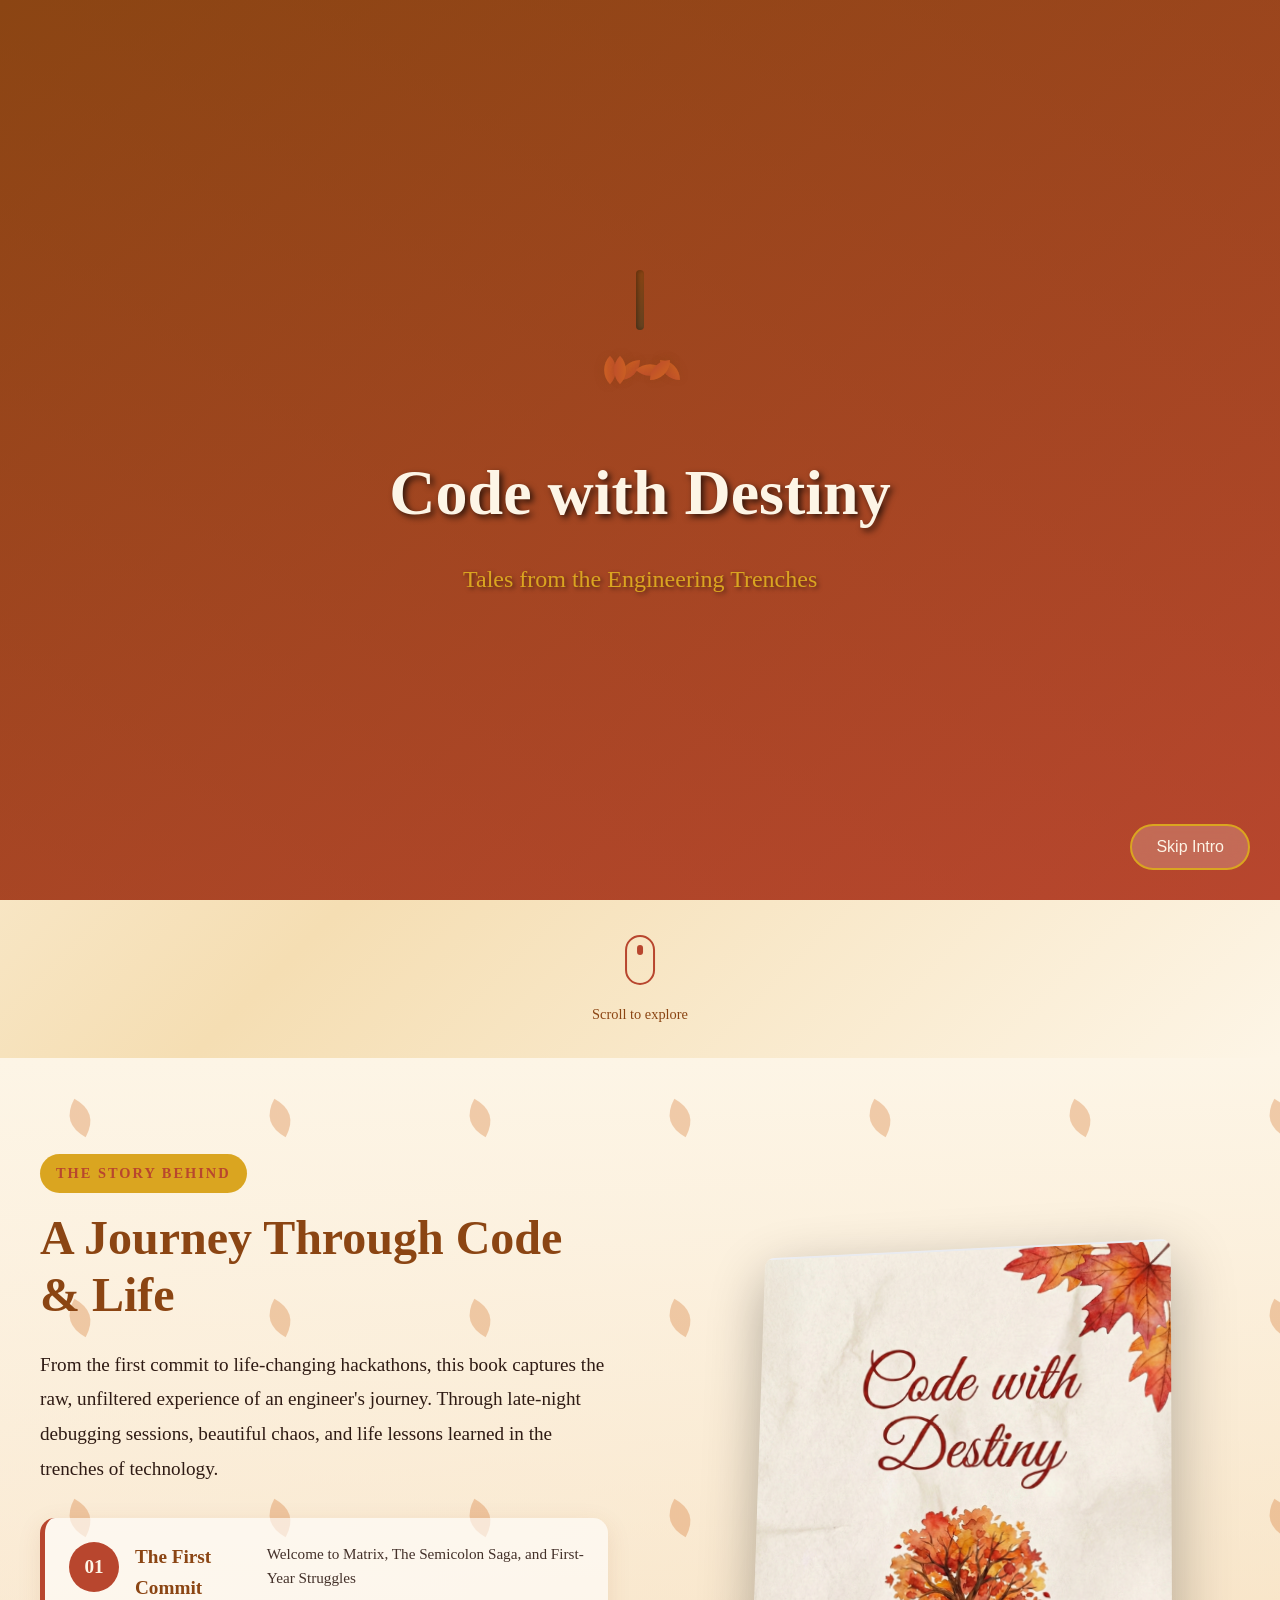
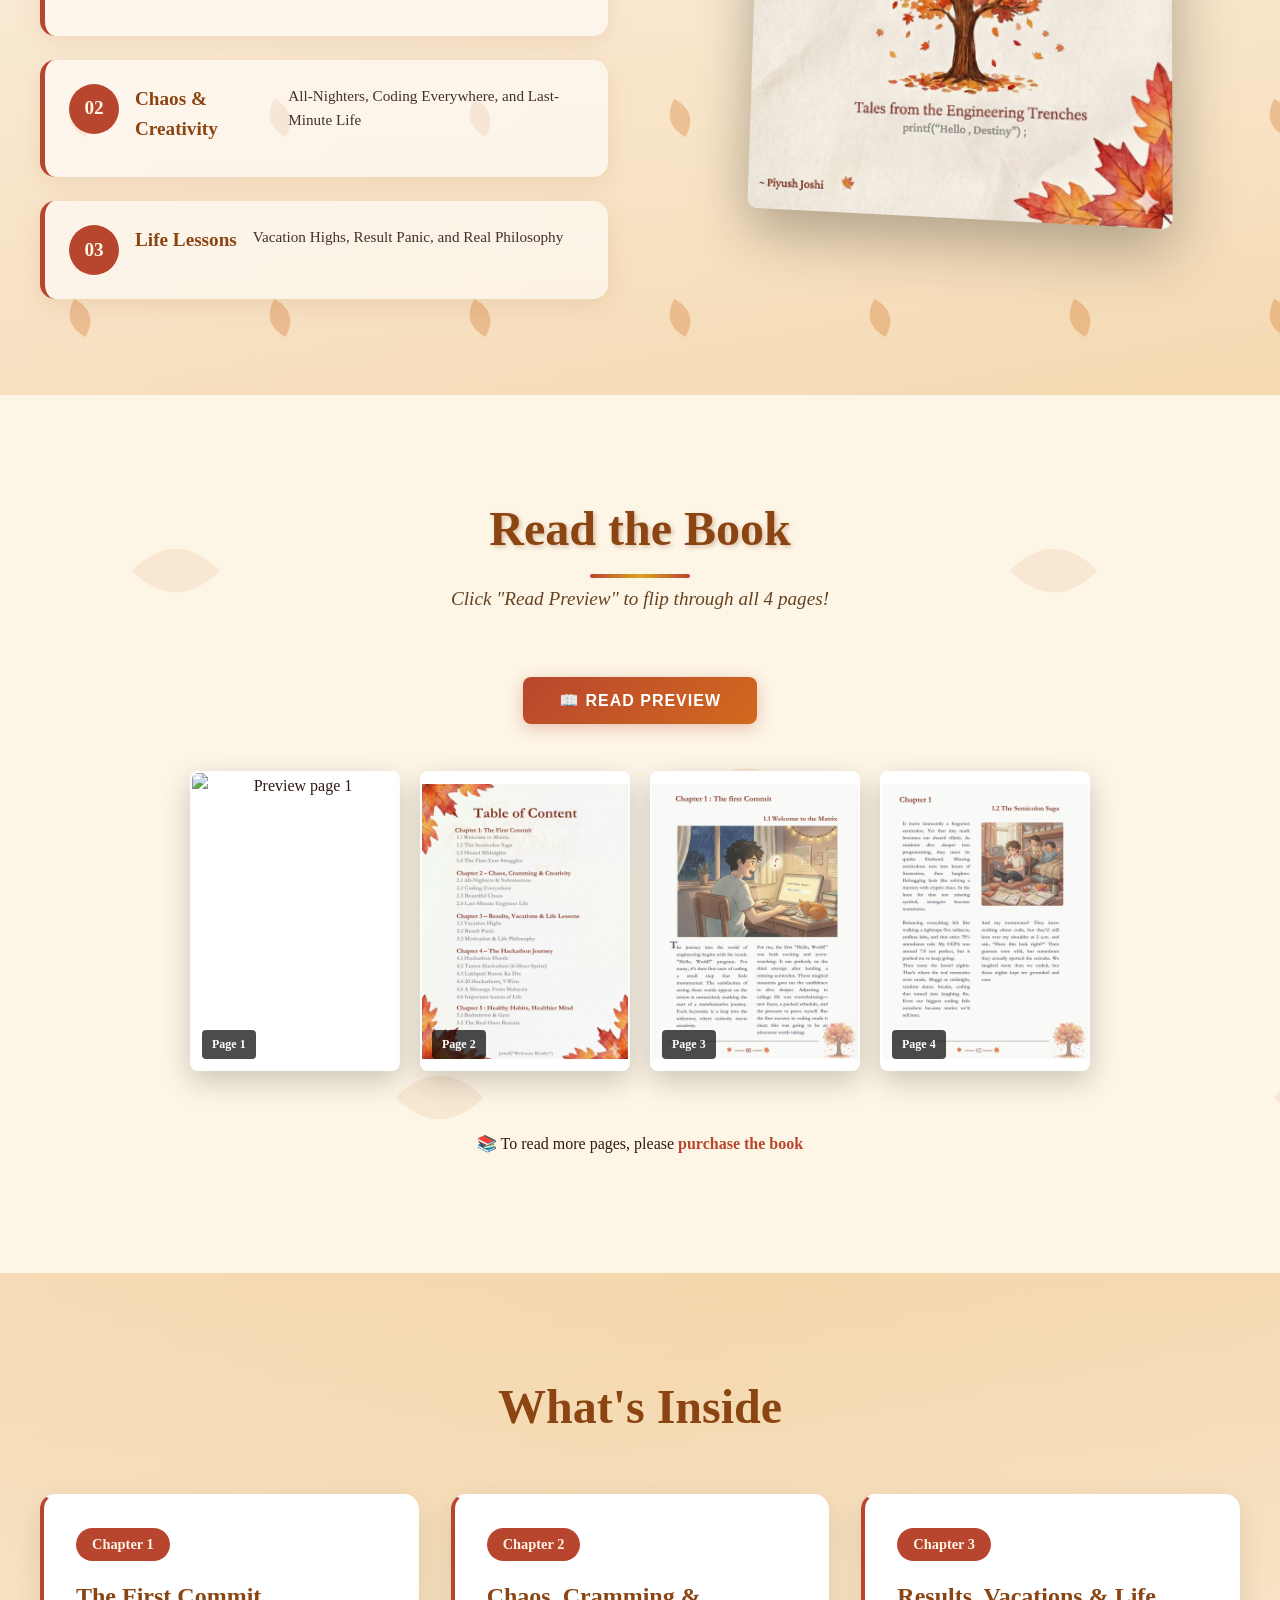
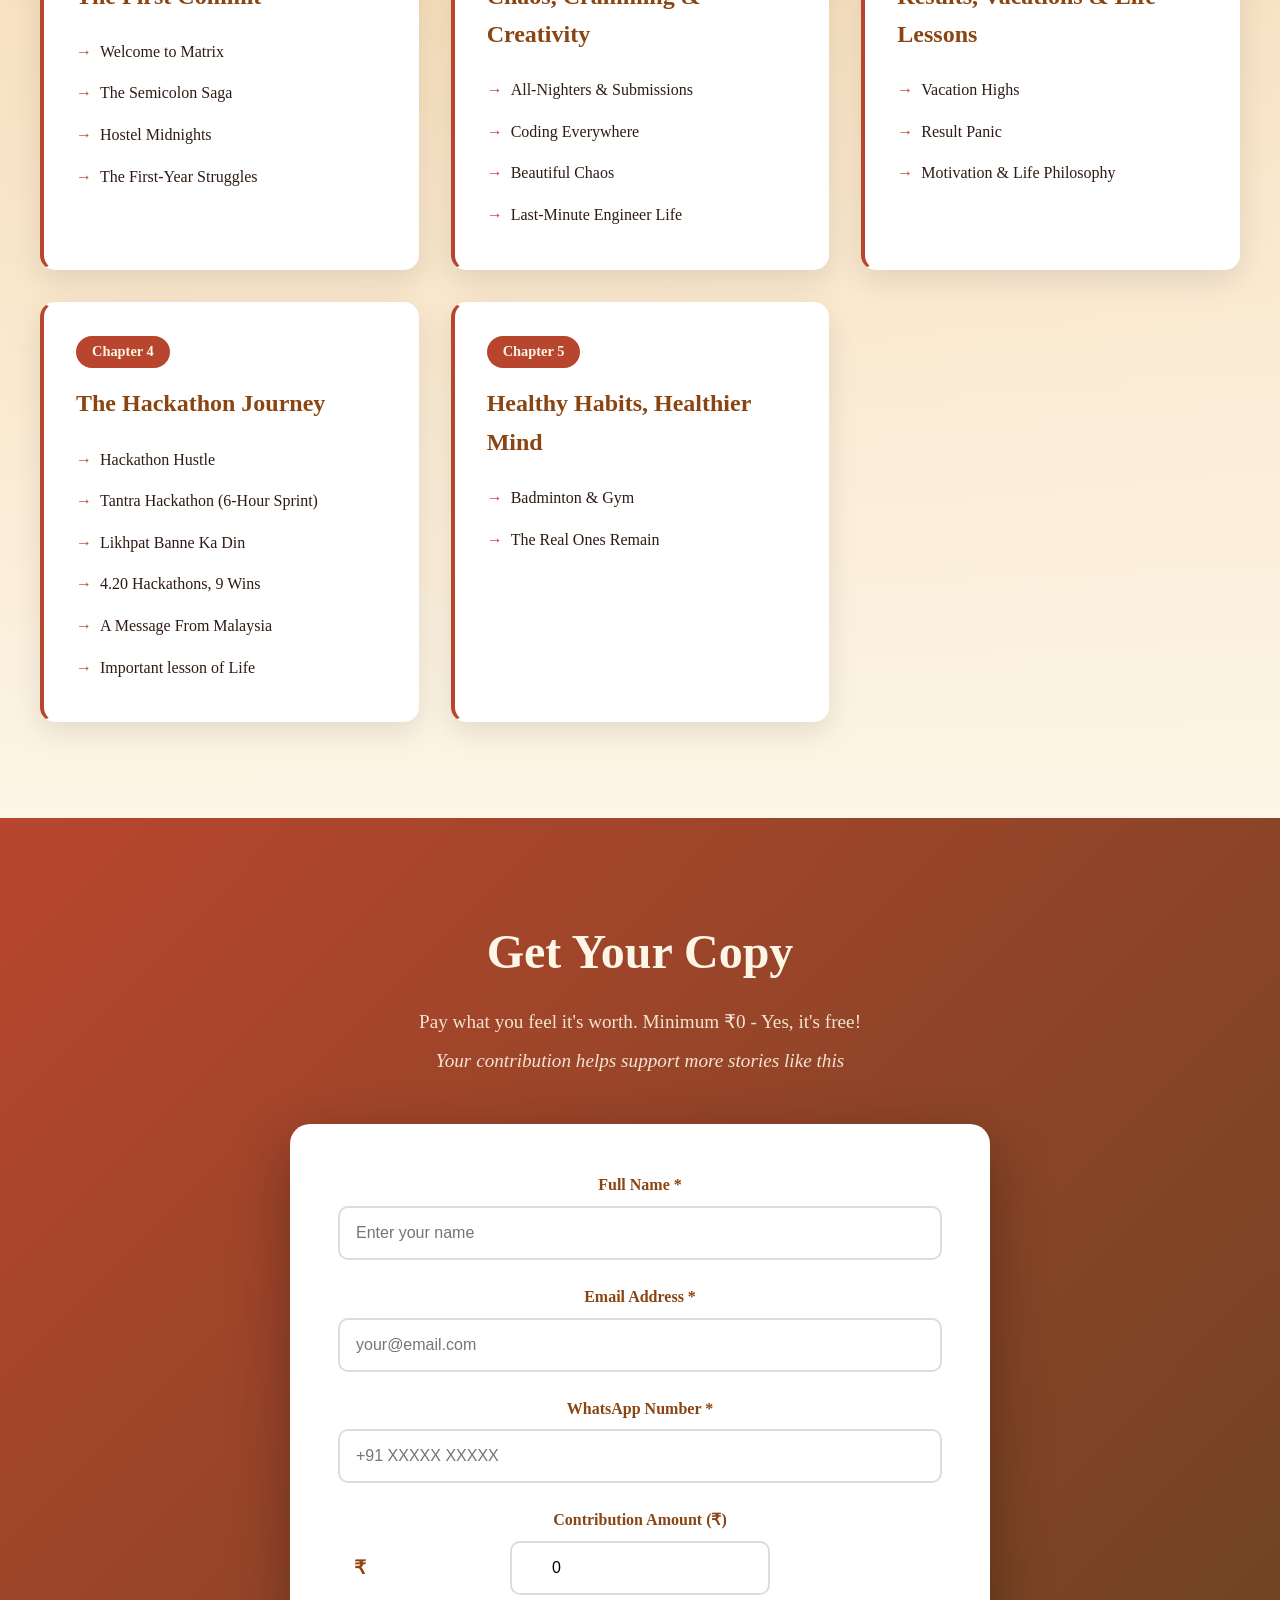
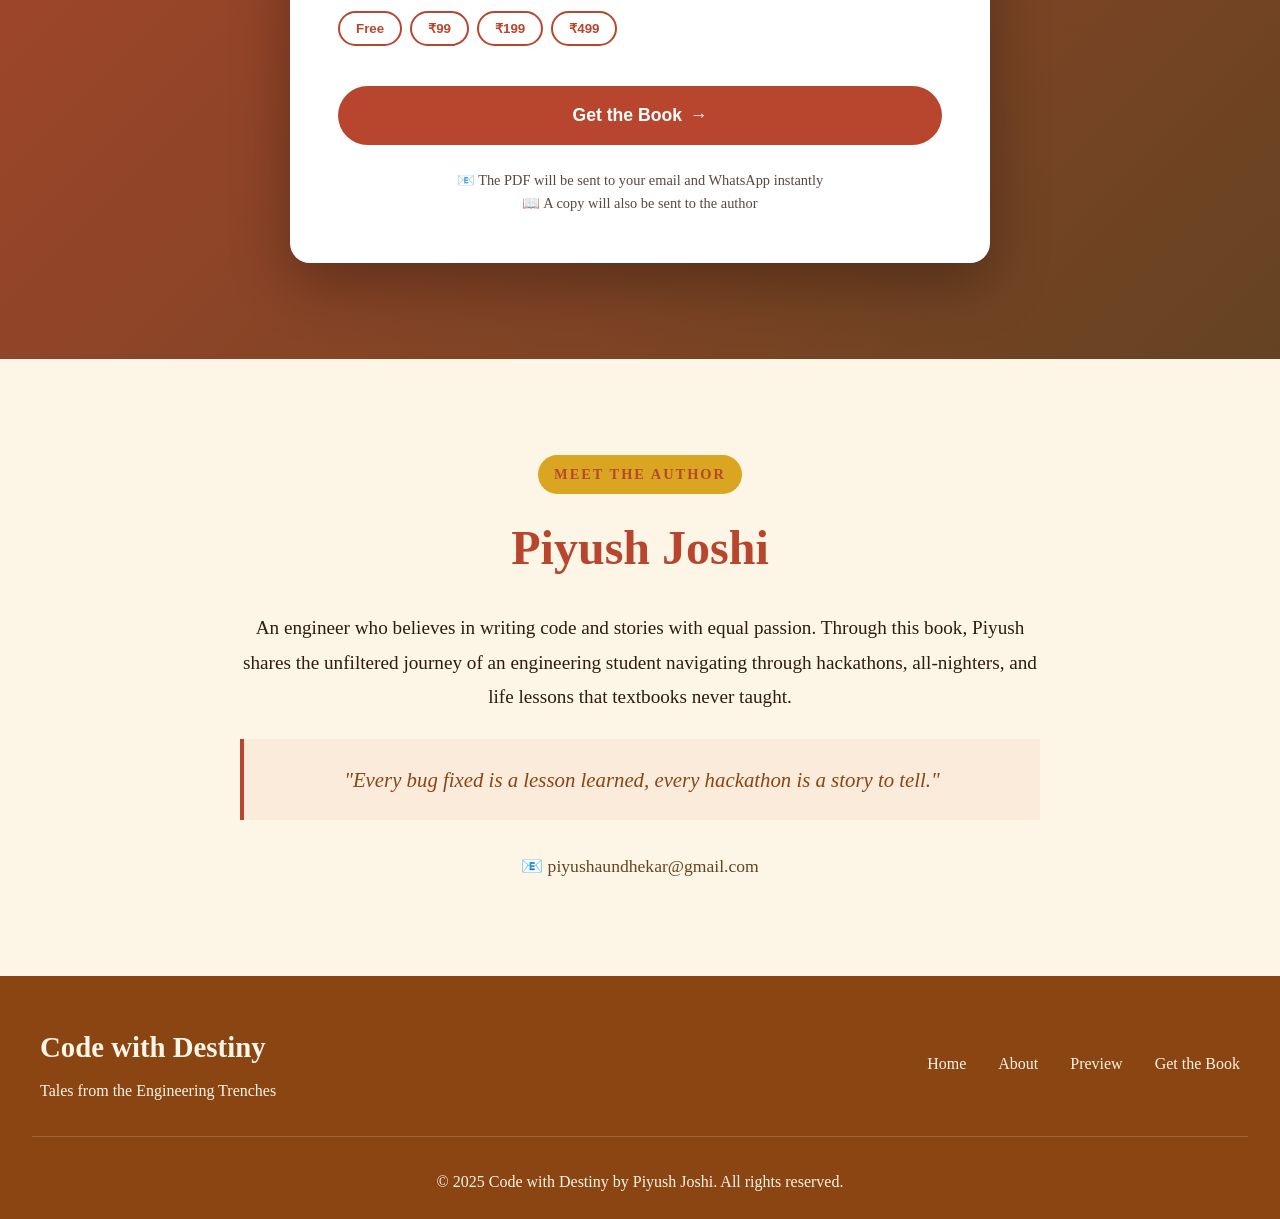
==== index.html @ 334b6533 "Add files via upload" ====
<!DOCTYPE html>
<html lang="en">
<head>
    <meta charset="UTF-8">
    <meta name="viewport" content="width=device-width, initial-scale=1.0, viewport-fit=cover">
    <meta name="description" content="Code with Destiny - Tales from the Engineering Trenches. A book about engineering journey, life lessons, and coding adventures.">
    <meta name="theme-color" content="#B8462E">
    <meta name="apple-mobile-web-app-capable" content="yes">
    <meta name="apple-mobile-web-app-status-bar-style" content="black-translucent">
    <meta name="apple-mobile-web-app-title" content="Code with Destiny">
    <meta name="apple-mobile-web-app-icon" content="data:image/svg+xml,<svg xmlns='http://www.w3.org/2000/svg' viewBox='0 0 192 192'><rect fill='%23B8462E' width='192' height='192'/><text x='96' y='100' font-size='80' text-anchor='middle' fill='white'>📖</text></svg>">
    
    <!-- PWA Manifest -->
    <link rel="manifest" href="manifest.json">
    
    <!-- Favicon -->
    <link rel="icon" type="image/svg+xml" href="data:image/svg+xml,<svg xmlns='http://www.w3.org/2000/svg' viewBox='0 0 180 180'><rect fill='%23FDF5E6' width='180' height='180'/><rect fill='%23B8462E' x='45' y='35' width='90' height='110' rx='8'/><text x='90' y='75' font-size='22' font-weight='bold' fill='white' text-anchor='middle' font-family='Georgia'>Code</text><text x='90' y='105' font-size='22' font-weight='bold' fill='white' text-anchor='middle' font-family='Georgia'>Destiny</text></svg>">
    
    <title>Code with Destiny - Tales from the Engineering Trenches</title>
    <link rel="stylesheet" href="styles.css">
    <script src="https://cdnjs.cloudflare.com/ajax/libs/three.js/r128/three.min.js"></script>
    <!-- Razorpay Checkout Script -->
    <script src="https://checkout.razorpay.com/v1/checkout.js"></script>
    <!-- EmailJS for sending emails -->
    <script src="https://cdn.jsdelivr.net/npm/@emailjs/browser@3/dist/email.min.js"></script>
    <!-- GSAP for animations -->
    <script src="https://cdnjs.cloudflare.com/ajax/libs/gsap/3.12.2/gsap.min.js"></script>
    <script src="https://cdnjs.cloudflare.com/ajax/libs/gsap/3.12.2/ScrollTrigger.min.js"></script>
    <script src="https://cdnjs.cloudflare.com/ajax/libs/gsap/3.12.2/ScrollToPlugin.min.js"></script>
</head>
<body>
    <!-- Video Intro -->
    <div id="video-intro" class="video-intro">
        <video id="intro-video" class="intro-video" muted autoplay>
            <source src="Code_with_Destiny_Intro_Video_Creation.mp4" type="video/mp4">
        </video>
        </video>
        <div class="video-overlay">
            <div class="autumn-tree-container">
                <div class="tree-trunk"></div>
                <div class="tree-leaves">
                    <div class="leaf" style="--delay: 0s; --x: 20%; --rotate: 45deg;"></div>
                    <div class="leaf" style="--delay: 0.5s; --x: 40%; --rotate: 90deg;"></div>
                    <div class="leaf" style="--delay: 1s; --x: 60%; --rotate: 135deg;"></div>
                    <div class="leaf" style="--delay: 1.5s; --x: 80%; --rotate: 180deg;"></div>
                    <div class="leaf" style="--delay: 2s; --x: 30%; --rotate: 225deg;"></div>
                    <div class="leaf" style="--delay: 2.5s; --x: 70%; --rotate: 270deg;"></div>
                </div>
            </div>
            <h1 class="intro-title">Code with Destiny</h1>
            <p class="intro-subtitle">Tales from the Engineering Trenches</p>
            <button id="skip-intro" class="skip-btn">Skip Intro</button>
        </div>
    </div>
    <!-- Floating Autumn Elements -->
    <div class="floating-elements">
        <div class="floating-leaf leaf-1"></div>
        <div class="floating-leaf leaf-2"></div>
        <div class="floating-leaf leaf-3"></div>
        <div class="floating-leaf leaf-4"></div>
        <div class="floating-leaf leaf-5"></div>
    </div>

    <!-- 3D Canvas Background -->
    <canvas id="bg-canvas"></canvas>

    <!-- Navigation -->
    <nav id="navbar">
        <div class="nav-content">
            <div class="logo">Code with Destiny</div>
            <div class="nav-links">
                <a href="#hero">Home</a>
                <a href="#about">About</a>
                <a href="#preview">Preview</a>
                <a href="#purchase">Get the Book</a>
            </div>
        </div>
    </nav>

    <!-- Hero Section -->
    <section id="hero" class="hero-section">
        <div class="hero-content">
            <div class="floating-particles"></div>
            <h1 class="title-animate">Code with Destiny</h1>
            <p class="subtitle-animate">Tales from the Engineering Trenches</p>
            <p class="author-text">by Piyush Joshi</p>
            <div class="hero-cta">
                <a href="#preview" class="btn-primary">Read Preview</a>
                <a href="#purchase-form" class="btn-secondary">Get the Book</a>
            </div>
        </div>
        <div class="hero-3d-book" id="hero-book-container"></div>
        <div class="scroll-indicator">
            <div class="mouse"></div>
            <span>Scroll to explore</span>
        </div>
    </section>

    <!-- About Section -->
    <section id="about" class="about-section">
        <div class="autumn-leaves-float"></div>
        <div class="about-container">
            <div class="about-text">
                <span class="section-label">The Story Behind</span>
                <h2>A Journey Through Code & Life</h2>
                <p>From the first commit to life-changing hackathons, this book captures the raw, unfiltered experience of an engineer's journey. Through late-night debugging sessions, beautiful chaos, and life lessons learned in the trenches of technology.</p>
                <div class="chapter-highlights">
                    <div class="highlight-item">
                        <div class="highlight-icon">01</div>
                        <h4>The First Commit</h4>
                        <p>Welcome to Matrix, The Semicolon Saga, and First-Year Struggles</p>
                    </div>
                    <div class="highlight-item">
                        <div class="highlight-icon">02</div>
                        <h4>Chaos & Creativity</h4>
                        <p>All-Nighters, Coding Everywhere, and Last-Minute Life</p>
                    </div>
                    <div class="highlight-item">
                        <div class="highlight-icon">03</div>
                        <h4>Life Lessons</h4>
                        <p>Vacation Highs, Result Panic, and Real Philosophy</p>
                    </div>
                </div>
            </div>
            <div class="about-book-display">
                <img src="public/images/image copy.png" alt="Book Cover" class="book-cover-tilt">
            </div>
        </div>
    </section>

    <!-- Book Preview with 4 Images -->
    <section id="preview" class="preview-section">
        <div class="preview-container">
            <h2 class="section-title">Read the Book</h2>
            <p class="preview-subtitle">Click "Read Preview" to flip through all 4 pages!</p>
            <button id="open-book-preview" class="btn-primary btn-read">📖 Read Preview</button>
            
            <div class="preview-grid-wrapper">
                <div class="preview-grid">
                    <div class="preview-page" data-page="1">
                        <img src="public/images/1.png" alt="Preview page 1">
                        <div class="page-label">Page 1</div>
                    </div>
                    <div class="preview-page" data-page="2">
                        <img src="public/images/2.png" alt="Preview page 2">
                        <div class="page-label">Page 2</div>
                    </div>
                    <div class="preview-page" data-page="3">
                        <img src="./public/images/3.png" alt="Preview page 3">
                        <div class="page-label">Page 3</div>
                    </div>
                    <div class="preview-page" data-page="4">
                        <img src="public/images/4.png" alt="Preview page 4">
                        <div class="page-label">Page 4</div>
                    </div>
                </div>
                <p class="preview-footer">📚 To read more pages, please <a href="#purchase">purchase the book</a></p>
            </div>
        </div>
    </section>

    <!-- Fullscreen Book Modal -->
    <div id="book-modal" class="book-modal">
        <div class="book-modal-content">
            <!-- Header -->
            <div class="book-header">
                <span class="book-page-counter"><span id="current-page">1</span>/4</span>
                <button id="close-modal" class="close-modal-btn">✕</button>
            </div>

            <!-- Book Container -->
            <div class="book-wrapper">
                <button class="nav-arrow prev-arrow" id="prev-page">‹</button>
                
                <div class="book-flip-container">
                    <div class="book-spread">
                        <!-- Left page -->
                        <div class="page left-page" id="left-page">
                            <img id="left-image" src="public/images/1.png" alt="Left page">
                        </div>
                        
                        <!-- Center spine -->
                        <div class="book-spine"></div>
                        
                        <!-- Right page -->
                        <div class="page right-page" id="right-page">
                            <img id="right-image" src="public/images/2.png" alt="Right page">
                        </div>
                    </div>
                </div>
                
                <button class="nav-arrow next-arrow" id="next-page">›</button>
            </div>

            <!-- Footer -->
            <div class="book-footer">
                <p id="end-message" class="end-message hidden">
                    📚 You've reached the end of the preview. <a href="#purchase">Purchase the book</a> to read more!
                </p>
            </div>
        </div>
    </div>

    <!-- Table of Contents Visual -->
    <section id="contents" class="contents-section">
        <h2>What's Inside</h2>
        <div class="toc-grid">
            <div class="toc-card" data-chapter="1">
                <span class="chapter-num">Chapter 1</span>
                <h3>The First Commit</h3>
                <ul>
                    <li>Welcome to Matrix</li>
                    <li>The Semicolon Saga</li>
                    <li>Hostel Midnights</li>
                    <li>The First-Year Struggles</li>
                </ul>
            </div>
            <div class="toc-card" data-chapter="2">
                <span class="chapter-num">Chapter 2</span>
                <h3>Chaos, Cramming & Creativity</h3>
                <ul>
                    <li>All-Nighters & Submissions</li>
                    <li>Coding Everywhere</li>
                    <li>Beautiful Chaos</li>
                    <li>Last-Minute Engineer Life</li>
                </ul>
            </div>
            <div class="toc-card" data-chapter="3">
                <span class="chapter-num">Chapter 3</span>
                <h3>Results, Vacations & Life Lessons</h3>
                <ul>
                    <li>Vacation Highs</li>
                    <li>Result Panic</li>
                    <li>Motivation & Life Philosophy</li>
                </ul>
            </div>
            <div class="toc-card" data-chapter="4">
                <span class="chapter-num">Chapter 4</span>
                <h3>The Hackathon Journey</h3>
                <ul>
                    <li>Hackathon Hustle</li>
                    <li>Tantra Hackathon (6-Hour Sprint)</li>
                    <li>Likhpat Banne Ka Din</li>
                    <li>4.20 Hackathons, 9 Wins</li>
                    <li>A Message From Malaysia</li>
                    <li>Important lesson of Life</li>
                </ul>
            </div>
            <div class="toc-card" data-chapter="5">
                <span class="chapter-num">Chapter 5</span>
                <h3>Healthy Habits, Healthier Mind</h3>
                <ul>
                    <li>Badminton & Gym</li>
                    <li>The Real Ones Remain</li>
                </ul>
            </div>
        </div>
    </section>

    <!-- Purchase Section -->
    <section id="purchase" class="purchase-section">
        <div class="purchase-container">
            <div class="purchase-header">
                <h2>Get Your Copy</h2>
                <p>Pay what you feel it's worth. Minimum ₹0 - Yes, it's free!</p>
                <p class="contribution-text">Your contribution helps support more stories like this</p>
            </div>

            <div class="purchase-card">
                <form id="purchase-form" class="purchase-form">
                    <div class="form-group">
                        <label for="name">Full Name *</label>
                        <input type="text" id="name" name="name" required placeholder="Enter your name">
                    </div>

                    <div class="form-group">
                        <label for="email">Email Address *</label>
                        <input type="email" id="email" name="email" required placeholder="your@email.com">
                    </div>

                    <div class="form-group">
                        <label for="whatsapp">WhatsApp Number *</label>
                        <input type="tel" id="whatsapp" name="whatsapp" required placeholder="+91 XXXXX XXXXX">
                    </div>

                    <div class="form-group">
                        <label for="amount">Contribution Amount (₹)</label>
                        <div class="amount-input-wrapper">
                            <span class="currency">₹</span>
                            <input type="number" id="amount" name="amount" min="0" value="0" placeholder="0">
                        </div>
                        <div class="suggested-amounts">
                            <button type="button" class="amount-btn" data-amount="0">Free</button>
                            <button type="button" class="amount-btn" data-amount="99">₹99</button>
                            <button type="button" class="amount-btn" data-amount="199">₹199</button>
                            <button type="button" class="amount-btn" data-amount="499">₹499</button>
                        </div>
                    </div>

                    <button type="submit" class="btn-submit">
                        <span class="btn-text">Get the Book</span>
                        <span class="btn-icon">→</span>
                    </button>

                    <p class="form-note">
                        📧 The PDF will be sent to your email and WhatsApp instantly<br>
                        📖 A copy will also be sent to the author
                    </p>
                </form>

                <div id="success-message" class="success-message" style="display: none;">
                    <div class="success-icon">✓</div>
                    <h3>Thank You!</h3>
                    <p>Your details have been received. The book will be sent to:</p>
                    <p><strong id="success-email"></strong></p>
                    <p><strong id="success-whatsapp"></strong></p>
                </div>
            </div>
        </div>
    </section>

    <!-- Author Section -->
    <section id="author" class="author-section">
        <div class="author-container">
            <div class="author-content">
                <span class="section-label">Meet the Author</span>
                <h2>Piyush Joshi</h2>
                <p class="author-bio">An engineer who believes in writing code and stories with equal passion. Through this book, Piyush shares the unfiltered journey of an engineering student navigating through hackathons, all-nighters, and life lessons that textbooks never taught.</p>
                <p class="author-quote">"Every bug fixed is a lesson learned, every hackathon is a story to tell."</p>
                <div class="author-contact">
                    <p>📧 piyushaundhekar@gmail.com</p>
                </div>
            </div>
        </div>
    </section>

    <!-- Footer -->
    <footer class="footer">
        <div class="footer-content">
            <div class="footer-main">
                <h3>Code with Destiny</h3>
                <p>Tales from the Engineering Trenches</p>
            </div>
            <div class="footer-links">
                <a href="#hero">Home</a>
                <a href="#about">About</a>
                <a href="#preview">Preview</a>
                <a href="#purchase">Get the Book</a>
            </div>
        </div>
        <div class="footer-bottom">
            <p>&copy; 2025 Code with Destiny by Piyush Joshi. All rights reserved.</p>
        </div>
    </footer>

    <script src="script.js"></script>
</body>
</html>
---- styles.css ----
* {
  margin: 0;
  padding: 0;
  box-sizing: border-box;
}

:root {
  /* Autumn Theme Colors from Book Cover */
  --autumn-rust: #B8462E;
  --autumn-orange: #D2691E;
  --autumn-gold: #DAA520;
  --autumn-brown: #8B4513;
  --autumn-cream: #FDF5E6;
  --autumn-deep: #654321;
  --autumn-red: #CD853F;
  --text-dark: #2F1B14;
  --text-light: #FDF5E6;
  --leaf-green: #228B22;
  --shadow-soft: rgba(139, 69, 19, 0.3);
}

body {
  font-family: "Georgia", "Times New Roman", serif;
  background: linear-gradient(135deg, var(--autumn-cream) 0%, #F5DEB3 50%, var(--autumn-cream) 100%);
  color: var(--text-dark);
  overflow-x: hidden;
  line-height: 1.6;
  cursor: auto; /* Make cursor visible */
  -webkit-font-smoothing: antialiased;
  -moz-osx-font-smoothing: grayscale;
  /* Mobile optimization */
  touch-action: manipulation;
}

/* Touch device optimizations */
@media (hover: none) and (pointer: coarse) {
  button, a {
    min-height: 44px;
    min-width: 44px;
  }
  
  .btn-primary, .btn-secondary {
    min-height: 48px;
    display: flex;
    align-items: center;
    justify-content: center;
  }
}

/* Custom Cursor */
body::before {
  content: '🍂';
  position: fixed;
  top: 0;
  left: 0;
  pointer-events: none;
  z-index: 10000;
  font-size: 20px;
  transform: translate(-50%, -50%);
  transition: transform 0.1s ease-out;
}

/* Remove custom cursor while scrolling */
body.scrolling::before {
  display: none;
}

/* Video Intro Styles */
.video-intro {
  position: fixed;
  top: 0;
  left: 0;
  width: 100%;
  height: 100vh;
  z-index: 10000;
  background: linear-gradient(135deg, var(--autumn-brown), var(--autumn-rust));
  display: flex;
  align-items: center;
  justify-content: center;
  opacity: 1;
  transition: opacity 1s ease-out;
}

.video-intro.hidden {
  opacity: 0;
  pointer-events: none;
}

.intro-video {
  width: 100%;
  height: 100%;
  object-fit: cover;
  opacity: 0.8;
}

.video-overlay {
  position: absolute;
  top: 0;
  left: 0;
  width: 100%;
  height: 100%;
  background: linear-gradient(rgba(139, 69, 19, 0.4), rgba(184, 70, 46, 0.4));
  display: flex;
  flex-direction: column;
  align-items: center;
  justify-content: center;
  text-align: center;
}

.autumn-tree-container {
  position: relative;
  margin-bottom: 2rem;
  animation: treeGrow 3s ease-out;
}

@keyframes treeGrow {
  0% { transform: scale(0) rotate(-5deg); opacity: 0; }
  50% { transform: scale(1.1) rotate(2deg); opacity: 0.8; }
  100% { transform: scale(1) rotate(0deg); opacity: 1; }
}

.tree-trunk {
  width: 8px;
  height: 60px;
  background: linear-gradient(180deg, var(--autumn-brown), var(--autumn-deep));
  margin: 0 auto;
  border-radius: 4px;
  position: relative;
  box-shadow: inset 2px 0 4px rgba(0,0,0,0.3);
}

.tree-leaves {
  position: relative;
  top: -10px;
  width: 100px;
  height: 80px;
  margin: 0 auto;
}

.leaf {
  position: absolute;
  width: 20px;
  height: 20px;
  background: linear-gradient(45deg, var(--autumn-orange), var(--autumn-rust));
  border-radius: 0 100% 0 100%;
  top: 50%;
  left: var(--x);
  transform: translateX(-50%) rotate(var(--rotate));
  animation: leafFloat 4s ease-in-out infinite;
  animation-delay: var(--delay);
  box-shadow: 0 2px 8px var(--shadow-soft);
}

@keyframes leafFloat {
  0%, 100% { transform: translateX(-50%) rotate(var(--rotate)) translateY(0px); }
  50% { transform: translateX(-50%) rotate(var(--rotate)) translateY(-10px); }
}

.intro-title {
  font-size: 4rem;
  color: var(--text-light);
  margin-bottom: 1rem;
  text-shadow: 3px 3px 6px rgba(0,0,0,0.7);
  animation: titleSlide 2s ease-out 1s both;
  font-weight: bold;
}

@keyframes titleSlide {
  0% { transform: translateY(50px); opacity: 0; }
  100% { transform: translateY(0); opacity: 1; }
}

.intro-subtitle {
  font-size: 1.5rem;
  color: var(--autumn-gold);
  margin-bottom: 2rem;
  animation: subtitleFade 2s ease-out 1.5s both;
  text-shadow: 2px 2px 4px rgba(0,0,0,0.5);
}

@keyframes subtitleFade {
  0% { opacity: 0; transform: scale(0.8); }
  100% { opacity: 1; transform: scale(1); }
}

.skip-btn {
  position: absolute;
  bottom: 30px;
  right: 30px;
  background: rgba(255,255,255,0.2);
  border: 2px solid var(--autumn-gold);
  color: var(--text-light);
  padding: 12px 24px;
  border-radius: 30px;
  cursor: pointer;
  font-size: 1rem;
  transition: all 0.3s ease;
  backdrop-filter: blur(10px);
}

.skip-btn:hover {
  background: var(--autumn-gold);
  color: var(--text-dark);
  transform: scale(1.05);
}

/* Floating Autumn Elements */
.floating-elements {
  position: fixed;
  top: 0;
  left: 0;
  width: 100%;
  height: 100%;
  pointer-events: none;
  z-index: 1;
}

.floating-leaf {
  position: absolute;
  width: 30px;
  height: 30px;
  background: linear-gradient(45deg, var(--autumn-orange), var(--autumn-rust));
  border-radius: 0 100% 0 100%;
  animation: floatAround 20s ease-in-out infinite;
  opacity: 0.7;
}

.leaf-1 { top: 10%; left: 10%; animation-delay: 0s; animation-duration: 25s; }
.leaf-2 { top: 20%; left: 80%; animation-delay: 5s; animation-duration: 30s; }
.leaf-3 { top: 60%; left: 20%; animation-delay: 10s; animation-duration: 35s; }
.leaf-4 { top: 80%; left: 70%; animation-delay: 15s; animation-duration: 28s; }
.leaf-5 { top: 40%; left: 90%; animation-delay: 20s; animation-duration: 32s; }

@keyframes floatAround {
  0% { transform: translateY(0px) rotate(0deg); opacity: 0.7; }
  25% { transform: translateY(-20px) rotate(90deg); opacity: 0.4; }
  50% { transform: translateY(-10px) rotate(180deg); opacity: 0.8; }
  75% { transform: translateY(-30px) rotate(270deg); opacity: 0.3; }
  100% { transform: translateY(0px) rotate(360deg); opacity: 0.7; }
}

/* Navigation with Autumn Theme */
#navbar {
  position: fixed;
  top: 0;
  width: 100%;
  background: rgba(253, 245, 230, 0.95);
  backdrop-filter: blur(20px);
  z-index: 1000;
  padding: 1rem 2rem;
  transition: all 0.4s ease;
  border-bottom: 3px solid transparent;
}

#navbar.scrolled {
  background: rgba(253, 245, 230, 0.98);
  box-shadow: 0 4px 30px var(--shadow-soft);
  border-bottom: 3px solid var(--autumn-gold);
}

.nav-content {
  display: flex;
  justify-content: space-between;
  align-items: center;
  max-width: 1200px;
  margin: 0 auto;
}

.logo {
  font-size: 1.8rem;
  font-weight: bold;
  color: var(--autumn-brown);
  text-shadow: 2px 2px 4px var(--shadow-soft);
  position: relative;
}

.logo::after {
  content: '🍂';
  position: absolute;
  right: -25px;
  top: -5px;
  animation: leafSpin 3s ease-in-out infinite;
}

@keyframes leafSpin {
  0%, 100% { transform: rotate(0deg); }
  50% { transform: rotate(15deg); }
}

.nav-links {
  display: flex;
  gap: 2rem;
}

.nav-links a {
  text-decoration: none;
  color: var(--text-dark);
  font-weight: 500;
  padding: 0.5rem 1rem;
  border-radius: 20px;
  transition: all 0.3s ease;
  position: relative;
  overflow: hidden;
}

.nav-links a::before {
  content: '';
  position: absolute;
  top: 0;
  left: -100%;
  width: 100%;
  height: 100%;
  background: linear-gradient(90deg, transparent, var(--autumn-gold), transparent);
  transition: left 0.5s ease;
}

.nav-links a:hover::before {
  left: 100%;
}

.nav-links a:hover {
  background: var(--autumn-rust);
  color: var(--text-light);
  transform: translateY(-2px);
  box-shadow: 0 4px 15px var(--shadow-soft);
}

/* Hero Section with Amazing Scroll Effects */
.hero-section {
  min-height: 100vh;
  display: flex;
  align-items: center;
  justify-content: center;
  text-align: center;
  padding: 2rem;
  position: relative;
  background: linear-gradient(135deg, var(--autumn-cream) 0%, #F5DEB3 50%, var(--autumn-cream) 100%);
  overflow: hidden;
}

.hero-section::before {
  content: '';
  position: absolute;
  top: 0;
  left: 0;
  width: 100%;
  height: 100%;
  background: url('data:image/svg+xml,<svg xmlns="http://www.w3.org/2000/svg" viewBox="0 0 100 100"><circle cx="20" cy="20" r="2" fill="%23DAA520" opacity="0.3"><animate attributeName="opacity" values="0.3;0.8;0.3" dur="3s" repeatCount="indefinite"/></circle><circle cx="80" cy="30" r="1.5" fill="%23B8462E" opacity="0.4"><animate attributeName="opacity" values="0.4;0.9;0.4" dur="4s" repeatCount="indefinite"/></circle><circle cx="60" cy="70" r="2.5" fill="%23D2691E" opacity="0.2"><animate attributeName="opacity" values="0.2;0.7;0.2" dur="5s" repeatCount="indefinite"/></circle></svg>') repeat;
  animation: sparkle 10s linear infinite;
}

@keyframes sparkle {
  0% { transform: translateX(0) translateY(0); }
  100% { transform: translateX(-100px) translateY(-100px); }
}

.hero-content {
  max-width: 800px;
  z-index: 2;
  position: relative;
}

.floating-particles {
  position: absolute;
  width: 100%;
  height: 100%;
  top: 0;
  left: 0;
  pointer-events: none;
  background: radial-gradient(circle at 20% 30%, var(--autumn-gold) 2px, transparent 3px),
              radial-gradient(circle at 80% 70%, var(--autumn-rust) 1px, transparent 2px),
              radial-gradient(circle at 60% 20%, var(--autumn-orange) 1.5px, transparent 2.5px);
  background-size: 100px 100px, 150px 150px, 120px 120px;
  animation: particleFloat 20s linear infinite;
  opacity: 0.6;
}

@keyframes particleFloat {
  0% { transform: translateY(0px); }
  100% { transform: translateY(-100px); }
}

.title-animate {
  font-size: clamp(3rem, 8vw, 6rem);
  font-weight: bold;
  color: var(--autumn-brown);
  margin-bottom: 1rem;
  text-shadow: 3px 3px 6px var(--shadow-soft);
  animation: titleBounce 2s ease-out;
  position: relative;
}

@keyframes titleBounce {
  0% { transform: translateY(-100px) scale(0.5); opacity: 0; }
  50% { transform: translateY(20px) scale(1.1); opacity: 0.8; }
  100% { transform: translateY(0) scale(1); opacity: 1; }
}

.subtitle-animate {
  font-size: clamp(1.2rem, 3vw, 2rem);
  color: var(--autumn-rust);
  margin-bottom: 1rem;
  animation: subtitleSlide 2s ease-out 0.5s both;
  font-style: italic;
}

@keyframes subtitleSlide {
  0% { transform: translateX(-100px); opacity: 0; }
  100% { transform: translateX(0); opacity: 1; }
}

.author-text {
  font-size: 1.3rem;
  color: var(--autumn-deep);
  margin-bottom: 2rem;
  animation: authorFade 2s ease-out 1s both;
}

@keyframes authorFade {
  0% { opacity: 0; transform: scale(0.8); }
  100% { opacity: 1; transform: scale(1); }
}

.hero-cta {
  display: flex;
  gap: 1rem;
  justify-content: center;
  flex-wrap: wrap;
  animation: ctaRise 2s ease-out 1.5s both;
}

@keyframes ctaRise {
  0% { transform: translateY(50px); opacity: 0; }
  100% { transform: translateY(0); opacity: 1; }
}

/* Enhanced Buttons with Autumn Effects */
.btn-primary, .btn-secondary {
  display: inline-block;
  padding: 1rem 2rem;
  border-radius: 50px;
  text-decoration: none;
  font-weight: bold;
  font-size: 1.1rem;
  transition: all 0.4s ease;
  position: relative;
  overflow: hidden;
  cursor: pointer;
  border: none;
  text-transform: uppercase;
  letter-spacing: 1px;
}

.btn-primary {
  background: linear-gradient(135deg, var(--autumn-rust), var(--autumn-orange));
  color: var(--text-light);
  box-shadow: 0 6px 20px rgba(184, 70, 46, 0.4);
}

.btn-secondary {
  background: transparent;
  color: var(--autumn-brown);
  border: 3px solid var(--autumn-gold);
}

.btn-primary::before, .btn-secondary::before {
  content: '';
  position: absolute;
  top: 0;
  left: -100%;
  width: 100%;
  height: 100%;
  background: linear-gradient(90deg, transparent, rgba(255,255,255,0.3), transparent);
  transition: left 0.6s ease;
}

.btn-primary:hover, .btn-secondary:hover {
  transform: translateY(-3px) scale(1.05);
  box-shadow: 0 10px 30px var(--shadow-soft);
}

.btn-primary:hover::before, .btn-secondary:hover::before {
  left: 100%;
}

.btn-secondary:hover {
  background: var(--autumn-gold);
  color: var(--text-dark);
}

/* Scroll Indicator */
.scroll-indicator {
  position: absolute;
  bottom: 30px;
  left: 50%;
  transform: translateX(-50%);
  display: flex;
  flex-direction: column;
  align-items: center;
  color: var(--autumn-brown);
  animation: scrollBounce 2s ease-in-out infinite;
}

@keyframes scrollBounce {
  0%, 100% { transform: translateX(-50%) translateY(0px); }
  50% { transform: translateX(-50%) translateY(10px); }
}

.mouse {
  width: 25px;
  height: 40px;
  border: 3px solid var(--autumn-rust);
  border-radius: 15px;
  position: relative;
  margin-bottom: 10px;
}

.mouse::before {
  content: '';
  width: 4px;
  height: 8px;
  background: var(--autumn-rust);
  border-radius: 2px;
  position: absolute;
  top: 8px;
  left: 50%;
  transform: translateX(-50%);
  animation: mouseScroll 2s ease-in-out infinite;
}

@keyframes mouseScroll {
  0% { opacity: 1; transform: translateX(-50%) translateY(0px); }
  100% { opacity: 0; transform: translateX(-50%) translateY(15px); }
}

/* PDF Book Preview Section */
.preview-section {
  padding: 4rem 2rem;
  background: linear-gradient(135deg, #F5DEB3 0%, var(--autumn-cream) 50%, #F5DEB3 100%);
  position: relative;
  overflow: hidden;
}

.preview-section::before {
  content: '';
  position: absolute;
  top: 0;
  left: 0;
  width: 100%;
  height: 100%;
  background: url('data:image/svg+xml,<svg xmlns="http://www.w3.org/2000/svg" viewBox="0 0 200 200"><defs><path id="leaf" d="M10,10 Q20,0 30,10 Q20,20 10,10" fill="%23D2691E" opacity="0.1"/></defs><use href="%23leaf" x="20" y="30"/><use href="%23leaf" x="150" y="80"/><use href="%23leaf" x="80" y="150"/></svg>') repeat;
  animation: leafPattern 30s linear infinite;
}

@keyframes leafPattern {
  0% { transform: translateX(0) translateY(0); }
  100% { transform: translateX(-200px) translateY(-200px); }
}

.preview-container {
  max-width: 1200px;
  margin: 0 auto;
  text-align: center;
  position: relative;
  z-index: 2;
}

.section-title {
  font-size: 3rem;
  color: var(--autumn-brown);
  margin-bottom: 1rem;
  text-shadow: 2px 2px 4px var(--shadow-soft);
  position: relative;
}

.section-title::after {
  content: '';
  position: absolute;
  bottom: -10px;
  left: 50%;
  transform: translateX(-50%);
  width: 100px;
  height: 4px;
  background: linear-gradient(90deg, var(--autumn-rust), var(--autumn-gold), var(--autumn-rust));
  border-radius: 2px;
}

.preview-subtitle {
  font-size: 1.3rem;
  color: var(--autumn-deep);
  margin-bottom: 3rem;
  font-style: italic;
}

.pdf-book-wrapper {
  display: grid;
  grid-template-columns: 1fr 1fr;
  gap: 4rem;
  align-items: center;
  margin-bottom: 3rem;
}

.book-container {
  position: relative;
  perspective: 1000px;
  transform-style: preserve-3d;
}

.pdf-flipbook {
  position: relative;
  width: 500px;
  height: 650px;
  margin: 0 auto;
  cursor: grab;
  transition: transform 0.3s ease;
  transform-style: preserve-3d;
}

.pdf-flipbook:hover {
  transform: rotateY(-5deg) rotateX(5deg);
}

.pdf-page {
  position: absolute;
  top: 0;
  left: 0;
  width: 100%;
  height: 100%;
  background: white;
  border: 1px solid #ddd;
  border-radius: 8px;
  box-shadow: 
    0 10px 40px rgba(0,0,0,0.2),
    inset 0 0 0 1px rgba(255,255,255,0.8);
  transition: transform 0.6s ease;
}

.next-page {
  transform: rotateY(180deg);
  backface-visibility: hidden;
}

.book-spine {
  position: absolute;
  left: 50%;
  top: 0;
  width: 8px;
  height: 100%;
  background: linear-gradient(180deg, var(--autumn-brown), var(--autumn-deep));
  transform: translateX(-50%) translateZ(-5px);
  border-radius: 4px;
  box-shadow: inset 2px 0 4px rgba(0,0,0,0.3);
}

.page-flip-controls {
  position: absolute;
  bottom: -60px;
  left: 50%;
  transform: translateX(-50%);
  display: flex;
  align-items: center;
  gap: 2rem;
  background: rgba(255,255,255,0.9);
  padding: 1rem 2rem;
  border-radius: 30px;
  box-shadow: 0 4px 20px var(--shadow-soft);
}

.page-btn {
  width: 50px;
  height: 50px;
  border: none;
  background: linear-gradient(135deg, var(--autumn-rust), var(--autumn-orange));
  color: white;
  border-radius: 50%;
  cursor: pointer;
  font-size: 1.2rem;
  transition: all 0.3s ease;
  display: flex;
  align-items: center;
  justify-content: center;
}

.page-btn:hover {
  transform: scale(1.1);
  box-shadow: 0 6px 20px rgba(184, 70, 46, 0.4);
}

.page-btn:disabled {
  opacity: 0.5;
  cursor: not-allowed;
}

.page-info {
  font-weight: bold;
  color: var(--autumn-brown);
  font-size: 1.1rem;
}

.book-promotion {
  background: linear-gradient(135deg, rgba(253, 245, 230, 0.9), rgba(245, 222, 179, 0.9));
  padding: 2rem;
  border-radius: 20px;
  box-shadow: 0 10px 40px var(--shadow-soft);
  backdrop-filter: blur(10px);
  border: 2px solid var(--autumn-gold);
}

.promo-content h3 {
  font-size: 2.5rem;
  color: var(--autumn-brown);
  margin-bottom: 0.5rem;
  text-shadow: 2px 2px 4px var(--shadow-soft);
}

.author-name {
  font-size: 1.3rem;
  color: var(--autumn-rust);
  margin-bottom: 1.5rem;
  font-style: italic;
}

.book-description {
  font-size: 1.1rem;
  line-height: 1.8;
  color: var(--text-dark);
  margin-bottom: 2rem;
}

.book-highlights {
  display: flex;
  flex-direction: column;
  gap: 1rem;
  margin-bottom: 2rem;
}

.highlight {
  background: rgba(218, 165, 32, 0.2);
  padding: 1rem;
  border-radius: 10px;
  border-left: 4px solid var(--autumn-gold);
  font-weight: bold;
  transition: all 0.3s ease;
}

.highlight:hover {
  background: rgba(218, 165, 32, 0.3);
  transform: translateX(10px);
}

.get-book-btn {
  display: inline-block;
  background: linear-gradient(135deg, var(--autumn-rust), var(--autumn-orange));
  color: white;
  padding: 1rem 2.5rem;
  border-radius: 50px;
  text-decoration: none;
  font-weight: bold;
  font-size: 1.2rem;
  position: relative;
  overflow: hidden;
  transition: all 0.4s ease;
  text-transform: uppercase;
  letter-spacing: 1px;
}

.get-book-btn::before {
  content: '';
  position: absolute;
  top: 0;
  left: -100%;
  width: 100%;
  height: 100%;
  background: linear-gradient(90deg, transparent, rgba(255,255,255,0.3), transparent);
  transition: left 0.6s ease;
}

.get-book-btn:hover {
  transform: translateY(-3px) scale(1.05);
  box-shadow: 0 15px 35px rgba(184, 70, 46, 0.4);
}

.get-book-btn:hover::before {
  left: 100%;
}

.btn-autumn-leaf {
  position: absolute;
  top: -5px;
  right: -5px;
  width: 20px;
  height: 20px;
  background: var(--autumn-gold);
  border-radius: 0 100% 0 100%;
  transform: rotate(45deg);
  animation: leafWiggle 2s ease-in-out infinite;
}

@keyframes leafWiggle {
  0%, 100% { transform: rotate(45deg); }
  50% { transform: rotate(60deg); }
}

.reading-experience {
  text-align: center;
  color: var(--autumn-deep);
  font-style: italic;
  margin-top: 2rem;
  padding: 1rem;
  background: rgba(218, 165, 32, 0.1);
  border-radius: 10px;
}

/* About Section with Scroll Animations */
.about-section {
  padding: 4rem 2rem;
  background: linear-gradient(135deg, var(--autumn-cream) 0%, #F5DEB3 100%);
  position: relative;
}

.autumn-leaves-float {
  position: absolute;
  top: 0;
  left: 0;
  width: 100%;
  height: 100%;
  pointer-events: none;
  background: url('data:image/svg+xml,<svg xmlns="http://www.w3.org/2000/svg" viewBox="0 0 100 100"><path d="M30,30 Q40,20 50,30 Q40,40 30,30" fill="%23D2691E" opacity="0.3"><animateTransform attributeName="transform" type="rotate" values="0 40 30;360 40 30" dur="10s" repeatCount="indefinite"/></path></svg>') repeat;
  background-size: 200px 200px;
  animation: leavesFloat 25s linear infinite;
}

@keyframes leavesFloat {
  0% { transform: translateX(0) translateY(0); }
  100% { transform: translateX(-200px) translateY(-200px); }
}

.about-container {
  max-width: 1200px;
  margin: 0 auto;
  display: grid;
  grid-template-columns: 1fr 1fr;
  gap: 4rem;
  align-items: center;
  position: relative;
  z-index: 2;
}

.section-label {
  display: inline-block;
  background: var(--autumn-gold);
  color: var(--text-dark);
  padding: 0.5rem 1rem;
  border-radius: 20px;
  font-size: 0.9rem;
  font-weight: bold;
  margin-bottom: 1rem;
  text-transform: uppercase;
  letter-spacing: 1px;
}

.about-text h2 {
  font-size: 2.5rem;
  color: var(--autumn-brown);
  margin-bottom: 1.5rem;
  line-height: 1.2;
}

.about-text > p {
  font-size: 1.2rem;
  line-height: 1.8;
  color: var(--text-dark);
  margin-bottom: 2rem;
}

.chapter-highlights {
  display: flex;
  flex-direction: column;
  gap: 1.5rem;
}

.highlight-item {
  display: flex;
  align-items: flex-start;
  gap: 1rem;
  background: rgba(255,255,255,0.6);
  padding: 1.5rem;
  border-radius: 15px;
  box-shadow: 0 6px 25px rgba(139, 69, 19, 0.1);
  transition: all 0.4s ease;
  border-left: 5px solid var(--autumn-rust);
}

.highlight-item:hover {
  transform: translateX(10px) scale(1.02);
  box-shadow: 0 10px 35px rgba(139, 69, 19, 0.2);
}

.highlight-icon {
  background: linear-gradient(135deg, var(--autumn-rust), var(--autumn-orange));
  color: white;
  width: 50px;
  height: 50px;
  border-radius: 50%;
  display: flex;
  align-items: center;
  justify-content: center;
  font-weight: bold;
  font-size: 1.2rem;
  flex-shrink: 0;
}

.highlight-item h4 {
  color: var(--autumn-brown);
  font-size: 1.3rem;
  margin-bottom: 0.5rem;
}

.highlight-item p {
  color: var(--text-dark);
  line-height: 1.6;
}

.book-cover-tilt {
  max-width: 100%;
  height: auto;
  border-radius: 15px;
  box-shadow: 
    0 20px 50px rgba(0,0,0,0.3),
    0 0 0 1px rgba(255,255,255,0.8);
  transition: all 0.6s ease;
  transform: perspective(1000px) rotateY(-10deg) rotateX(5deg);
}

.book-cover-tilt:hover {
  transform: perspective(1000px) rotateY(-15deg) rotateX(10deg) scale(1.05);
  box-shadow: 
    0 30px 70px rgba(0,0,0,0.4),
    0 0 0 1px rgba(255,255,255,0.9);
}

/* Continue with more sections... */

/* Table of Contents */
.contents-section {
  padding: 4rem 2rem;
  background: linear-gradient(135deg, var(--autumn-cream) 0%, #F5DEB3 100%);
}

.toc-grid {
  display: grid;
  grid-template-columns: repeat(auto-fit, minmax(300px, 1fr));
  gap: 2rem;
  max-width: 1200px;
  margin: 0 auto;
}

.toc-card {
  background: rgba(255,255,255,0.8);
  padding: 2rem;
  border-radius: 15px;
  box-shadow: 0 10px 30px var(--shadow-soft);
  transition: all 0.4s ease;
  border: 2px solid transparent;
}

.toc-card:hover {
  transform: translateY(-10px);
  border-color: var(--autumn-gold);
  box-shadow: 0 20px 50px var(--shadow-soft);
}

/* Purchase Section */
.purchase-section {
  padding: 4rem 2rem;
  background: linear-gradient(135deg, #F5DEB3 0%, var(--autumn-cream) 50%, #F5DEB3 100%);
}

.purchase-container {
  max-width: 800px;
  margin: 0 auto;
  text-align: center;
}

.purchase-card {
  background: rgba(255,255,255,0.9);
  padding: 3rem;
  border-radius: 20px;
  box-shadow: 0 15px 50px var(--shadow-soft);
  backdrop-filter: blur(10px);
}

/* Author Section */
.author-section {
  padding: 4rem 2rem;
  background: linear-gradient(135deg, var(--autumn-cream) 0%, #F5DEB3 100%);
}

.author-container {
  max-width: 800px;
  margin: 0 auto;
  text-align: center;
}

/* Footer */
.footer {
  background: linear-gradient(135deg, var(--autumn-brown), var(--autumn-deep));
  color: var(--text-light);
  padding: 3rem 2rem 1rem;
}

.footer-content {
  max-width: 1200px;
  margin: 0 auto;
  display: grid;
  grid-template-columns: 1fr 1fr;
  gap: 2rem;
  margin-bottom: 2rem;
}

.footer-bottom {
  text-align: center;
  border-top: 1px solid rgba(255,255,255,0.2);
  padding-top: 1rem;
}

/* Responsive Design - Mobile First Approach */

/* Large Desktop (1440px and above) */
@media (min-width: 1440px) {
  .nav-content {
    max-width: 1400px;
    padding: 0 2rem;
  }
  
  .hero-content {
    max-width: 900px;
  }
}

/* Tablet Landscape & Small Desktop (1024px - 1439px) */
@media (max-width: 1440px) and (min-width: 1024px) {
  .pdf-flipbook {
    width: 450px;
    height: 580px;
  }
  
  .section-title {
    font-size: 2.5rem;
  }
}

/* Tablet (768px - 1023px) */
@media (max-width: 1023px) {
  /* Navigation */
  #navbar {
    padding: 0.75rem 1.5rem;
  }
  
  .nav-content {
    flex-wrap: wrap;
  }
  
  .logo {
    font-size: 1.5rem;
  }
  
  .nav-links {
    gap: 1.5rem;
    font-size: 0.95rem;
  }
  
  /* Hero Section */
  .hero-section {
    padding: 3rem 1.5rem;
    min-height: 90vh;
  }
  
  .title-animate {
    font-size: clamp(2.5rem, 6vw, 4.5rem);
    margin-bottom: 0.8rem;
  }
  
  .subtitle-animate {
    font-size: clamp(1rem, 2.5vw, 1.8rem);
  }
  
  .hero-cta {
    gap: 0.8rem;
  }
  
  .btn-primary, .btn-secondary {
    padding: 0.9rem 1.8rem;
    font-size: 1rem;
  }
  
  /* Preview Section */
  .preview-section {
    padding: 3rem 1.5rem;
  }
  
  .section-title {
    font-size: 2.2rem;
    margin-bottom: 0.8rem;
  }
  
  .preview-subtitle {
    font-size: 1.1rem;
    margin-bottom: 2rem;
  }
  
  .pdf-book-wrapper {
    grid-template-columns: 1fr;
    gap: 2rem;
  }
  
  .pdf-flipbook {
    width: 400px;
    height: 520px;
  }
  
  .book-promotion {
    padding: 1.5rem;
  }
  
  .promo-content h3 {
    font-size: 2rem;
  }
  
  /* About Section */
  .about-section {
    padding: 3rem 1.5rem;
  }
  
  .about-container {
    grid-template-columns: 1fr;
    gap: 2rem;
  }
  
  .about-text h2 {
    font-size: 2rem;
  }
  
  .chapter-highlights {
    grid-template-columns: 1fr;
  }
  
  /* Contents Section */
  .contents-section {
    padding: 3rem 1.5rem;
  }
  
  .toc-grid {
    grid-template-columns: repeat(2, 1fr);
    gap: 1.5rem;
  }
  
  /* Purchase Section */
  .purchase-section {
    padding: 3rem 1.5rem;
  }
  
  .purchase-card {
    padding: 2rem;
    max-width: 500px;
  }
  
  .suggested-amounts {
    grid-template-columns: repeat(2, 1fr);
  }
  
  /* Footer */
  .footer-content {
    flex-direction: column;
    text-align: center;
  }
  
  .footer-links {
    flex-direction: column;
    gap: 0.8rem;
    margin: 1rem 0;
  }
}

/* Small Tablet & Large Mobile (600px - 767px) */
@media (max-width: 767px) {
  /* Reset - Mobile First */
  * {
    max-width: 100%;
  }
  
  /* Navigation */
  #navbar {
    padding: 0.6rem 1rem;
    position: fixed;
    top: 0;
    width: 100%;
    z-index: 1000;
  }
  
  .nav-content {
    flex-direction: column;
    gap: 1rem;
    align-items: center;
  }
  
  .logo {
    font-size: 1.3rem;
    order: -1;
  }
  
  .nav-links {
    flex-direction: row;
    gap: 0.8rem;
    flex-wrap: wrap;
    justify-content: center;
    font-size: 0.85rem;
  }
  
  .nav-links a {
    padding: 0.4rem 0.8rem;
    font-size: 0.9rem;
  }
  
  /* Hero Section */
  .hero-section {
    padding: 2rem 1rem;
    padding-top: 6rem;
    min-height: auto;
    margin-top: 3rem;
  }
  
  .title-animate {
    font-size: clamp(1.8rem, 5vw, 3rem);
    margin-bottom: 0.6rem;
  }
  
  .subtitle-animate {
    font-size: clamp(0.9rem, 2.2vw, 1.3rem);
    margin-bottom: 0.8rem;
  }
  
  .author-text {
    font-size: 1rem;
    margin-bottom: 1.5rem;
  }
  
  .hero-cta {
    flex-direction: column;
    gap: 0.8rem;
    align-items: stretch;
  }
  
  .btn-primary, .btn-secondary {
    width: 100%;
    padding: 0.8rem 1.5rem;
    font-size: 0.95rem;
  }
  
  .hero-3d-book {
    display: none !important;
  }
  
  .scroll-indicator {
    bottom: 15px;
    font-size: 0.8rem;
  }
  
  /* Video Intro */
  .intro-title {
    font-size: 1.8rem;
  }
  
  .intro-subtitle {
    font-size: 1rem;
  }
  
  .skip-btn {
    padding: 0.7rem 1.5rem;
    font-size: 0.9rem;
  }
  
  /* Preview Section */
  .preview-section {
    padding: 2rem 1rem;
  }
  
  .section-title {
    font-size: clamp(1.6rem, 4vw, 2.2rem);
    margin-bottom: 0.6rem;
  }
  
  .section-title::after {
    width: 80px;
  }
  
  .preview-subtitle {
    font-size: 1rem;
    margin-bottom: 1.5rem;
  }
  
  .btn-read {
    padding: 0.8rem 1.5rem;
    font-size: 0.95rem;
    width: 100%;
    max-width: 300px;
  }
  
  .pdf-book-wrapper {
    gap: 1.5rem;
  }
  
  .pdf-flipbook {
    width: 280px;
    height: 360px;
  }
  
  .book-promotion {
    padding: 1.2rem;
  }
  
  .promo-content h3 {
    font-size: 1.6rem;
  }
  
  .author-name {
    font-size: 1.1rem;
  }
  
  .book-description {
    font-size: 0.95rem;
  }
  
  .get-book-btn {
    padding: 0.8rem 1.8rem;
    font-size: 1rem;
    width: 100%;
  }
  
  /* About Section */
  .about-section {
    padding: 2rem 1rem;
  }
  
  .about-text h2 {
    font-size: 1.8rem;
    margin-bottom: 1rem;
  }
  
  .about-text p {
    font-size: 0.95rem;
    line-height: 1.6;
  }
  
  .chapter-highlights {
    grid-template-columns: 1fr;
    gap: 1rem;
  }
  
  .highlight-item {
    padding: 1rem;
  }
  
  .highlight-icon {
    font-size: 1.5rem;
    width: 40px;
    height: 40px;
  }
  
  .about-book-display img {
    max-width: 100%;
    height: auto;
  }
  
  /* Contents Section */
  .contents-section {
    padding: 2rem 1rem;
  }
  
  .contents-section h2 {
    font-size: 1.8rem;
  }
  
  .toc-grid {
    grid-template-columns: 1fr;
    gap: 1.2rem;
  }
  
  .toc-card {
    padding: 1.2rem;
  }
  
  .toc-card h3 {
    font-size: 1.2rem;
  }
  
  .toc-card ul {
    font-size: 0.9rem;
  }
  
  /* Purchase Section */
  .purchase-section {
    padding: 2rem 1rem;
  }
  
  .purchase-header h2 {
    font-size: 1.8rem;
  }
  
  .purchase-card {
    padding: 1.5rem;
    max-width: 100%;
  }
  
  .form-group {
    margin-bottom: 1rem;
  }
  
  .form-group label {
    font-size: 0.95rem;
  }
  
  .form-group input {
    padding: 0.7rem;
    font-size: 1rem;
  }
  
  .suggested-amounts {
    grid-template-columns: repeat(2, 1fr);
    gap: 0.8rem;
  }
  
  .amount-btn {
    padding: 0.6rem;
    font-size: 0.85rem;
  }
  
  .btn-submit {
    padding: 0.8rem;
    font-size: 1rem;
    width: 100%;
  }
  
  /* Author Section */
  .author-section {
    padding: 2rem 1rem;
  }
  
  .author-section h2 {
    font-size: 1.8rem;
  }
  
  .author-bio {
    font-size: 0.95rem;
  }
  
  /* Footer */
  .footer {
    padding: 2rem 1rem;
  }
  
  .footer-content {
    flex-direction: column;
    text-align: center;
    gap: 1.5rem;
  }
  
  .footer-links {
    flex-direction: column;
    gap: 0.8rem;
  }
  
  .footer-bottom {
    font-size: 0.85rem;
    padding-top: 1rem;
  }
  
  /* Book Preview Grid */
  .preview-grid {
    grid-template-columns: repeat(2, 1fr);
    gap: 1rem;
  }
  
  .preview-page {
    height: 200px;
  }
  
  .preview-page img {
    width: 100%;
    height: 100%;
    object-fit: cover;
  }
  
  /* Book Modal */
  .book-modal-content {
    padding: 1rem;
    margin: 1rem;
    max-height: 90vh;
  }
  
  .book-wrapper {
    flex-direction: column;
    gap: 1rem;
  }
  
  .book-flip-container {
    height: 300px;
    width: 100%;
  }
  
  .page {
    height: 100%;
  }
  
  .nav-arrow {
    width: 40px;
    height: 40px;
    font-size: 20px;
  }
  
  .image-frame {
    width: 280px;
    height: 370px;
  }
  
  .img-nav {
    width: 40px;
    height: 40px;
    font-size: 18px;
  }
}

/* Mobile (480px - 599px) */
@media (max-width: 599px) {
  body {
    font-size: 14px;
  }
  
  /* Navigation */
  #navbar {
    padding: 0.5rem 0.8rem;
  }
  
  .nav-content {
    gap: 0.6rem;
  }
  
  .logo {
    font-size: 1.1rem;
  }
  
  .logo::after {
    right: -20px;
  }
  
  .nav-links {
    gap: 0.6rem;
    font-size: 0.8rem;
  }
  
  .nav-links a {
    padding: 0.3rem 0.6rem;
  }
  
  /* Hero Section */
  .hero-section {
    padding: 1.5rem 0.8rem;
    padding-top: 5rem;
  }
  
  .title-animate {
    font-size: clamp(1.4rem, 4vw, 2.5rem);
  }
  
  .subtitle-animate {
    font-size: clamp(0.8rem, 2vw, 1.1rem);
  }
  
  .author-text {
    font-size: 0.9rem;
  }
  
  .hero-cta {
    gap: 0.6rem;
  }
  
  .btn-primary, .btn-secondary {
    padding: 0.7rem 1.2rem;
    font-size: 0.85rem;
    letter-spacing: 0px;
  }
  
  /* Preview Section */
  .preview-section {
    padding: 1.5rem 0.8rem;
  }
  
  .section-title {
    font-size: clamp(1.4rem, 3.5vw, 1.8rem);
  }
  
  .preview-subtitle {
    font-size: 0.9rem;
  }
  
  .btn-read {
    padding: 0.7rem 1.2rem;
    font-size: 0.85rem;
  }
  
  .pdf-flipbook {
    width: 240px;
    height: 320px;
  }
  
  /* Book Promotion */
  .promo-content h3 {
    font-size: 1.4rem;
  }
  
  .author-name {
    font-size: 1rem;
  }
  
  .book-description {
    font-size: 0.9rem;
  }
  
  .highlight {
    padding: 0.8rem;
    font-size: 0.9rem;
  }
  
  .get-book-btn {
    padding: 0.7rem 1.2rem;
    font-size: 0.9rem;
  }
  
  /* About Section */
  .about-text h2 {
    font-size: 1.5rem;
  }
  
  .about-text p {
    font-size: 0.9rem;
  }
  
  .section-label {
    font-size: 0.8rem;
  }
  
  .highlight-item {
    padding: 0.8rem;
  }
  
  .highlight-icon {
    font-size: 1.3rem;
    width: 36px;
    height: 36px;
    line-height: 36px;
  }
  
  /* Contents Section */
  .contents-section h2 {
    font-size: 1.5rem;
  }
  
  .toc-grid {
    gap: 1rem;
  }
  
  .toc-card {
    padding: 1rem;
  }
  
  .toc-card h3 {
    font-size: 1.1rem;
  }
  
  .toc-card ul {
    font-size: 0.85rem;
  }
  
  .chapter-num {
    font-size: 0.8rem;
  }
  
  /* Purchase Section */
  .purchase-header h2 {
    font-size: 1.5rem;
  }
  
  .purchase-header p {
    font-size: 0.9rem;
  }
  
  .purchase-card {
    padding: 1.2rem;
  }
  
  .form-group label {
    font-size: 0.9rem;
  }
  
  .form-group input {
    padding: 0.6rem;
    font-size: 0.95rem;
  }
  
  .suggested-amounts {
    gap: 0.6rem;
  }
  
  .amount-btn {
    padding: 0.5rem;
    font-size: 0.8rem;
  }
  
  .btn-submit {
    padding: 0.7rem;
    font-size: 0.95rem;
  }
  
  /* Author Section */
  .author-section h2 {
    font-size: 1.5rem;
  }
  
  .author-bio {
    font-size: 0.9rem;
  }
  
  .author-quote {
    font-size: 0.85rem;
  }
  
  /* Footer */
  .footer {
    padding: 1.5rem 0.8rem;
  }
  
  .footer-main h3 {
    font-size: 1.2rem;
  }
  
  .footer-main p {
    font-size: 0.85rem;
  }
  
  .footer-links a {
    font-size: 0.85rem;
  }
  
  .footer-bottom {
    font-size: 0.75rem;
  }
  
  /* Book Preview */
  .preview-grid {
    grid-template-columns: 1fr;
    gap: 0.8rem;
  }
  
  .preview-page {
    height: 180px;
  }
  
  /* Image Frame */
  .image-frame {
    width: 240px;
    height: 320px;
  }
  
  .image-preview {
    flex-direction: column;
    gap: 0.8rem;
  }
  
  .img-nav {
    width: 36px;
    height: 36px;
    font-size: 16px;
  }
}

/* Extra Small (< 480px) */
@media (max-width: 479px) {
  body {
    font-size: 13px;
  }
  
  /* Navigation - Compact */
  #navbar {
    padding: 0.4rem 0.6rem;
  }
  
  .logo {
    font-size: 1rem;
    display: none;
  }
  
  .nav-links {
    gap: 0.4rem;
    font-size: 0.75rem;
    width: 100%;
    justify-content: space-around;
  }
  
  .nav-links a {
    padding: 0.25rem 0.4rem;
  }
  
  /* Hero - Minimal */
  .hero-section {
    padding: 1rem 0.6rem;
    padding-top: 4.5rem;
    min-height: auto;
  }
  
  .title-animate {
    font-size: 1.3rem;
    margin-bottom: 0.4rem;
  }
  
  .subtitle-animate {
    font-size: 0.8rem;
    margin-bottom: 0.6rem;
  }
  
  .author-text {
    font-size: 0.8rem;
    margin-bottom: 1rem;
  }
  
  .hero-cta {
    flex-direction: column;
    gap: 0.5rem;
  }
  
  .btn-primary, .btn-secondary {
    padding: 0.6rem 1rem;
    font-size: 0.8rem;
    text-transform: none;
  }
  
  /* Preview */
  .preview-section {
    padding: 1rem 0.6rem;
  }
  
  .section-title {
    font-size: 1.3rem;
  }
  
  .preview-subtitle {
    font-size: 0.85rem;
  }
  
  .btn-read {
    padding: 0.6rem 1rem;
    font-size: 0.8rem;
  }
  
  .pdf-flipbook {
    width: 200px;
    height: 270px;
  }
  
  .promo-content h3 {
    font-size: 1.2rem;
  }
  
  .book-description {
    font-size: 0.85rem;
  }
  
  .highlight {
    padding: 0.6rem;
    font-size: 0.85rem;
  }
  
  /* About */
  .about-text h2 {
    font-size: 1.3rem;
  }
  
  .about-text p {
    font-size: 0.85rem;
  }
  
  .highlight-icon {
    font-size: 1.1rem;
    width: 32px;
    height: 32px;
    line-height: 32px;
  }
  
  /* Contents */
  .contents-section h2 {
    font-size: 1.3rem;
  }
  
  .toc-grid {
    gap: 0.8rem;
  }
  
  .toc-card {
    padding: 0.8rem;
  }
  
  .toc-card h3 {
    font-size: 1rem;
  }
  
  .toc-card ul {
    font-size: 0.8rem;
  }
  
  /* Purchase */
  .purchase-header h2 {
    font-size: 1.3rem;
  }
  
  .purchase-header p {
    font-size: 0.8rem;
  }
  
  .form-group input {
    padding: 0.5rem;
    font-size: 0.9rem;
  }
  
  .suggested-amounts {
    grid-template-columns: repeat(2, 1fr);
    gap: 0.5rem;
  }
  
  .amount-btn {
    padding: 0.4rem;
    font-size: 0.75rem;
  }
  
  .btn-submit {
    padding: 0.6rem;
    font-size: 0.9rem;
  }
  
  /* Image Frame */
  .image-frame {
    width: 200px;
    height: 270px;
  }
  
  .image-frame img {
    width: 100%;
    height: 100%;
  }
}

/* Mouse Movement Effects */
.parallax-element {
  transition: transform 0.1s ease-out;
}

/* Element Rearrangement on Scroll */
.scroll-reveal {
  opacity: 0;
  transform: translateY(50px);
  transition: all 0.8s ease;
}

.scroll-reveal.revealed {
  opacity: 1;
  transform: translateY(0);
}

.scroll-float {
  transition: transform 0.3s ease-out;
}

.nav-content {
  max-width: 1400px;
  margin: 0 auto;
  display: flex;
  justify-content: space-between;
  align-items: center;
}

.logo {
  font-size: 1.5rem;
  font-weight: bold;
  color: var(--autumn-rust);
  font-family: "Georgia", serif;
}

.nav-links {
  display: flex;
  gap: 2rem;
}

.nav-links a {
  color: var(--autumn-brown);
  text-decoration: none;
  font-weight: 500;
  transition: color 0.3s ease;
  position: relative;
}

.nav-links a::after {
  content: "";
  position: absolute;
  bottom: -5px;
  left: 0;
  width: 0;
  height: 2px;
  background: var(--autumn-rust);
  transition: width 0.3s ease;
}

.nav-links a:hover::after {
  width: 100%;
}

.nav-links a:hover {
  color: var(--autumn-rust);
}

/* Hero Section */
.hero-section {
  min-height: 100vh;
  display: flex;
  align-items: center;
  justify-content: center;
  position: relative;
  padding: 6rem 2rem 2rem;
  overflow: hidden;
}

.hero-content {
  max-width: 800px;
  text-align: center;
  z-index: 2;
  position: relative;
}

.title-animate {
  font-size: clamp(3rem, 8vw, 6rem);
  color: var(--autumn-rust);
  margin-bottom: 1rem;
  font-family: "Georgia", serif;
  animation: fadeInUp 1s ease-out;
}

.subtitle-animate {
  font-size: clamp(1.2rem, 3vw, 2rem);
  color: var(--autumn-brown);
  margin-bottom: 0.5rem;
  animation: fadeInUp 1.2s ease-out;
}

.author-text {
  font-size: 1.2rem;
  color: var(--autumn-deep);
  margin-bottom: 2rem;
  font-style: italic;
  animation: fadeInUp 1.4s ease-out;
}

@keyframes fadeInUp {
  from {
    opacity: 0;
    transform: translateY(30px);
  }
  to {
    opacity: 1;
    transform: translateY(0);
  }
}

.hero-cta {
  display: flex;
  gap: 1rem;
  justify-content: center;
  margin-top: 2rem;
  flex-wrap: wrap;
}

.btn-primary,
.btn-secondary {
  padding: 1rem 2.5rem;
  text-decoration: none;
  border-radius: 50px;
  font-weight: 600;
  transition: all 0.3s ease;
  display: inline-block;
  font-size: 1.1rem;
}

.btn-primary {
  background: var(--autumn-rust);
  color: var(--text-light);
  box-shadow: 0 4px 15px rgba(201, 104, 70, 0.3);
}

.btn-primary:hover {
  background: var(--autumn-deep);
  transform: translateY(-2px);
  box-shadow: 0 6px 20px rgba(201, 104, 70, 0.4);
}

.btn-secondary {
  background: transparent;
  color: var(--autumn-rust);
  border: 2px solid var(--autumn-rust);
}

.btn-secondary:hover {
  background: var(--autumn-rust);
  color: var(--text-light);
  transform: translateY(-2px);
}

.hero-3d-book {
  position: absolute;
  bottom: 10%;
  right: 5%;
  width: 300px;
  height: 400px;
  pointer-events: none;
  opacity: 0.3;
}

.scroll-indicator {
  position: absolute;
  bottom: 2rem;
  left: 50%;
  transform: translateX(-50%);
  display: flex;
  flex-direction: column;
  align-items: center;
  gap: 0.5rem;
  animation: bounce 2s infinite;
}

.mouse {
  width: 30px;
  height: 50px;
  border: 2px solid var(--autumn-rust);
  border-radius: 15px;
  position: relative;
}

.mouse::before {
  content: "";
  width: 6px;
  height: 10px;
  background: var(--autumn-rust);
  position: absolute;
  top: 8px;
  left: 50%;
  transform: translateX(-50%);
  border-radius: 3px;
  animation: scroll 1.5s infinite;
}

@keyframes bounce {
  0%,
  100% {
    transform: translate(-50%, 0);
  }
  50% {
    transform: translate(-50%, 10px);
  }
}

@keyframes scroll {
  0% {
    opacity: 1;
    top: 8px;
  }
  100% {
    opacity: 0;
    top: 25px;
  }
}

.scroll-indicator span {
  color: var(--autumn-brown);
  font-size: 0.9rem;
}

/* About Section */
.about-section {
  padding: 6rem 2rem;
  background: linear-gradient(to bottom, var(--autumn-cream), rgba(232, 149, 107, 0.1));
  position: relative;
}

.about-container {
  max-width: 1200px;
  margin: 0 auto;
  display: grid;
  grid-template-columns: 1fr 1fr;
  gap: 4rem;
  align-items: center;
}

.section-label {
  display: inline-block;
  color: var(--autumn-rust);
  font-weight: 600;
  margin-bottom: 1rem;
  text-transform: uppercase;
  letter-spacing: 2px;
  font-size: 0.9rem;
}

.about-text h2 {
  font-size: 3rem;
  color: var(--autumn-brown);
  margin-bottom: 1.5rem;
  line-height: 1.2;
}

.about-text > p {
  font-size: 1.2rem;
  color: var(--text-dark);
  margin-bottom: 2rem;
  line-height: 1.8;
}

.chapter-highlights {
  display: flex;
  flex-direction: column;
  gap: 1.5rem;
}

.highlight-item {
  display: flex;
  gap: 1rem;
  align-items: flex-start;
}

.highlight-icon {
  background: var(--autumn-rust);
  color: var(--text-light);
  width: 50px;
  height: 50px;
  display: flex;
  align-items: center;
  justify-content: center;
  border-radius: 50%;
  font-weight: bold;
  flex-shrink: 0;
}

.highlight-item h4 {
  color: var(--autumn-brown);
  margin-bottom: 0.5rem;
  font-size: 1.2rem;
}

.highlight-item p {
  color: var(--text-dark);
  font-size: 0.95rem;
  opacity: 0.9;
}

.about-book-display {
  position: relative;
  display: flex;
  justify-content: center;
  align-items: center;
}

.book-cover-tilt {
  max-width: 100%;
  height: auto;
  border-radius: 10px;
  box-shadow: 0 20px 60px rgba(0, 0, 0, 0.3);
  transition: transform 0.3s ease;
  animation: float 3s ease-in-out infinite;
}

.book-cover-tilt:hover {
  transform: scale(1.05) rotateY(5deg);
}

@keyframes float {
  0%,
  100% {
    transform: translateY(0px);
  }
  50% {
    transform: translateY(-20px);
  }
}

/* Preview Section */
.preview-section {
  padding: 6rem 2rem;
  background: var(--autumn-cream);
  text-align: center;
}

.preview-container h2 {
  font-size: 3rem;
  color: var(--autumn-brown);
  margin-bottom: 1rem;
}

.preview-subtitle {
  font-size: 1.2rem;
  color: var(--autumn-deep);
  margin-bottom: 3rem;
}

.book-preview-wrapper {
  max-width: 900px;
  margin: 0 auto;
  perspective: 1500px;
}

#flipbook {
  width: 800px;
  height: 600px;
  margin: 0 auto 2rem;
  box-shadow: 0 20px 60px rgba(0, 0, 0, 0.3);
}

.page {
  width: 100%;
  height: 100%;
  background: white;
  display: flex;
  align-items: center;
  justify-content: center;
  border: 1px solid #ddd;
}

.page img {
  max-width: 100%;
  max-height: 100%;
  object-fit: contain;
}

.page-content {
  background: var(--text-light);
  padding: 2rem;
}

.page-inner {
  text-align: left;
}

.page-inner h3 {
  color: var(--autumn-rust);
  margin-bottom: 1rem;
  font-size: 1.8rem;
}

.page-inner p {
  color: var(--text-dark);
  line-height: 1.8;
  margin-bottom: 1rem;
}

.book-controls {
  display: flex;
  justify-content: center;
  gap: 2rem;
  align-items: center;
}

.book-btn {
  padding: 0.8rem 2rem;
  background: var(--autumn-rust);
  color: var(--text-light);
  border: none;
  border-radius: 50px;
  cursor: pointer;
  font-weight: 600;
  transition: all 0.3s ease;
  font-size: 1rem;
}

.book-btn:hover {
  background: var(--autumn-deep);
  transform: translateY(-2px);
}

#page-number {
  font-weight: 600;
  color: var(--autumn-brown);
}

.pdf-upload-info {
  max-width: 600px;
  margin: 3rem auto;
  padding: 2rem;
  background: rgba(232, 149, 107, 0.1);
  border-left: 4px solid var(--autumn-rust);
  text-align: left;
  border-radius: 8px;
}

.pdf-upload-info strong {
  color: var(--autumn-rust);
  font-size: 1.2rem;
}

.pdf-upload-info ol {
  margin-top: 1rem;
  padding-left: 1.5rem;
}
    flex-direction: row;
    display: flex;
    gap: 2rem;
.pdf-upload-info li {
  margin-bottom: 0.5rem;
  line-height: 1.6;
}

/* Table of Contents */
.contents-section {
  padding: 6rem 2rem;
  background: linear-gradient(to bottom, rgba(232, 149, 107, 0.1), var(--autumn-cream));
}

.contents-section h2 {
  text-align: center;
  font-size: 3rem;
  color: var(--autumn-brown);
  margin-bottom: 3rem;
}

.toc-grid {
  max-width: 1200px;
  margin: 0 auto;
  display: grid;
  grid-template-columns: repeat(auto-fit, minmax(300px, 1fr));
  gap: 2rem;
}

.toc-card {
  background: white;
  padding: 2rem;
  border-radius: 15px;
  box-shadow: 0 10px 30px rgba(0, 0, 0, 0.1);
  transition: all 0.3s ease;
  cursor: pointer;
  border-left: 4px solid var(--autumn-rust);
}

.toc-card:hover {
  transform: translateY(-10px);
  box-shadow: 0 15px 40px rgba(201, 104, 70, 0.3);
}

.chapter-num {
  display: inline-block;
  background: var(--autumn-rust);
  color: var(--text-light);
  padding: 0.3rem 1rem;
  border-radius: 20px;
  font-size: 0.9rem;
  font-weight: 600;
  margin-bottom: 1rem;
}

.toc-card h3 {
  color: var(--autumn-brown);
  font-size: 1.5rem;
  margin-bottom: 1rem;
}

.toc-card ul {
  list-style: none;
}

.toc-card li {
  color: var(--text-dark);
  padding: 0.5rem 0;
  padding-left: 1.5rem;
  position: relative;
}

.toc-card li::before {
  content: "→";
  position: absolute;
  left: 0;
  color: var(--autumn-rust);
}

/* Purchase Section */
.purchase-section {
  padding: 6rem 2rem;
  background: linear-gradient(135deg, var(--autumn-rust), var(--autumn-deep));
  color: var(--text-light);
}

.purchase-container {
  max-width: 700px;
  margin: 0 auto;
}

.purchase-header {
  text-align: center;
  margin-bottom: 3rem;
}

.purchase-header h2 {
  font-size: 3rem;
  margin-bottom: 1rem;
}

.purchase-header p {
  font-size: 1.2rem;
  opacity: 0.9;
}

.contribution-text {
  font-style: italic;
  margin-top: 0.5rem;
}

.purchase-card {
  background: white;
  padding: 3rem;
  border-radius: 20px;
  box-shadow: 0 20px 60px rgba(0, 0, 0, 0.3);
}

.purchase-form {
  display: flex;
  flex-direction: column;
  gap: 1.5rem;
}

.form-group {
  display: flex;
  flex-direction: column;
  gap: 0.5rem;
}

.form-group label {
  color: var(--autumn-brown);
  font-weight: 600;
  font-size: 1rem;
}

.form-group input {
  padding: 1rem;
  border: 2px solid #ddd;
  border-radius: 10px;
  font-size: 1rem;
  transition: border-color 0.3s ease;
}

.form-group input:focus {
  outline: none;
  border-color: var(--autumn-rust);
}

.amount-input-wrapper {
  position: relative;
}

.currency {
  position: absolute;
  left: 1rem;
  top: 50%;
  transform: translateY(-50%);
  color: var(--autumn-brown);
  font-weight: 600;
  font-size: 1.2rem;
}

.amount-input-wrapper input {
  padding-left: 2.5rem;
}

.suggested-amounts {
  display: flex;
  gap: 0.5rem;
  flex-wrap: wrap;
  margin-top: 0.5rem;
}

.amount-btn {
  padding: 0.5rem 1rem;
  background: transparent;
  border: 2px solid var(--autumn-rust);
  color: var(--autumn-rust);
  border-radius: 20px;
  cursor: pointer;
  font-weight: 600;
  transition: all 0.3s ease;
}

.amount-btn:hover,
.amount-btn.active {
  background: var(--autumn-rust);
  color: white;
}

.btn-submit {
  padding: 1.2rem;
  background: var(--autumn-rust);
  color: white;
  border: none;
  border-radius: 50px;
  font-size: 1.1rem;
  font-weight: 600;
  cursor: pointer;
  transition: all 0.3s ease;
  display: flex;
  align-items: center;
  justify-content: center;
  gap: 0.5rem;
  margin-top: 1rem;
}

.btn-submit:hover {
  background: var(--autumn-deep);
  transform: translateY(-2px);
  box-shadow: 0 10px 30px rgba(0, 0, 0, 0.2);
}

.form-note {
  text-align: center;
  color: var(--text-dark);
  font-size: 0.9rem;
  opacity: 0.8;
  line-height: 1.6;
}

.success-message {
  text-align: center;
  padding: 2rem;
}

.success-icon {
  width: 80px;
  height: 80px;
  background: #4caf50;
  color: white;
  font-size: 3rem;
  display: flex;
  align-items: center;
  justify-content: center;
  border-radius: 50%;
  margin: 0 auto 1rem;
}

.success-message h3 {
  color: var(--autumn-brown);
  font-size: 2rem;
  margin-bottom: 1rem;
}

.success-message p {
  color: var(--text-dark);
  margin-bottom: 0.5rem;
}

/* Author Section */
.author-section {
  padding: 6rem 2rem;
  background: var(--autumn-cream);
}

.author-container {
  max-width: 800px;
  margin: 0 auto;
  text-align: center;
}

.author-content h2 {
  font-size: 3rem;
  color: var(--autumn-rust);
  margin-bottom: 1.5rem;
}

.author-bio {
  font-size: 1.2rem;
  line-height: 1.8;
  color: var(--text-dark);
  margin-bottom: 1.5rem;
}

.author-quote {
  font-size: 1.3rem;
  font-style: italic;
  color: var(--autumn-brown);
  margin-bottom: 1.5rem;
  padding: 1.5rem;
  background: rgba(232, 149, 107, 0.1);
  border-left: 4px solid var(--autumn-rust);
}

.author-contact {
  margin-top: 2rem;
}

.author-contact p {
  font-size: 1.1rem;
  color: var(--autumn-deep);
}

/* Footer */
.footer {
  background: var(--autumn-brown);
  color: var(--text-light);
  padding: 3rem 2rem 1.5rem;
}

.footer-content {
  max-width: 1200px;
  margin: 0 auto;
  display: flex;
  justify-content: space-between;
  align-items: center;
  flex-wrap: wrap;
  gap: 2rem;
  margin-bottom: 2rem;
}

.footer-main h3 {
  font-size: 1.8rem;
  margin-bottom: 0.5rem;
}

.footer-links {
  display: flex;
  gap: 2rem;
}


/* Preview Grid Section */
.preview-grid-wrapper {
  display: flex;
  flex-direction: column;
  align-items: center;
  gap: 20px;
  margin-top: 2rem;
}

.preview-grid {
  display: grid;
  grid-template-columns: repeat(auto-fit, minmax(200px, 1fr));
  gap: 20px;
  max-width: 900px;
  width: 100%;
  margin-bottom: 20px;
}

.preview-page {
  position: relative;
  background: white;
  border-radius: 8px;
  overflow: hidden;
  box-shadow: 0 10px 30px rgba(0, 0, 0, 0.2);
  cursor: pointer;
  height: 300px;
  display: flex;
  align-items: center;
  justify-content: center;
  transition: all 0.3s ease;
  border: 2px solid transparent;
}

.preview-page::after {
  content: '👆 Click to Read';
  position: absolute;
  top: 0;
  left: 0;
  right: 0;
  bottom: 0;
  display: flex;
  align-items: center;
  justify-content: center;
  background: rgba(0, 0, 0, 0.6);
  color: white;
  font-weight: bold;
  font-size: 14px;
  opacity: 0;
  transition: opacity 0.3s ease;
  border-radius: 6px;
  z-index: 2;
}

.preview-page:hover {
  transform: translateY(-8px) scale(1.02);
  box-shadow: 0 20px 50px rgba(184, 70, 46, 0.3);
  border-color: var(--autumn-gold);
}

.preview-page:hover::after {
  opacity: 1;
}

.preview-page img {
  width: 100%;
  height: 100%;
  object-fit: contain;
  object-position: center;
}

.page-label {
  position: absolute;
  bottom: 10px;
  left: 10px;
  background: rgba(0, 0, 0, 0.7);
  color: white;
  padding: 5px 10px;
  border-radius: 4px;
  font-size: 12px;
  font-weight: bold;
}

.preview-footer {
  text-align: center;
  color: var(--text-dark);
  margin: 20px 0;
}

.preview-footer a {
  color: var(--autumn-rust);
  text-decoration: none;
  font-weight: bold;
}

.preview-footer a:hover {
  text-decoration: underline;
}

.btn-read {
  padding: 14px 36px;
  font-size: 16px;
  font-weight: 600;
  margin: 15px 0;
  background: linear-gradient(135deg, var(--autumn-rust), var(--autumn-orange));
  color: white;
  border: none;
  border-radius: 8px;
  cursor: pointer;
  transition: all 0.3s ease;
  box-shadow: 0 4px 15px rgba(184, 70, 46, 0.3);
}

.btn-read:hover {
  transform: translateY(-2px);
  box-shadow: 0 6px 20px rgba(184, 70, 46, 0.4);
}

/* Book Modal Styles */
.book-modal {
  position: fixed;
  top: 0;
  left: 0;
  width: 100%;
  height: 100%;
  background: linear-gradient(135deg, #1a1a1a 0%, #2d2d2d 100%);
  display: none;
  align-items: center;
  justify-content: center;
  z-index: 9999;
  padding: 20px;
}

.book-modal.active {
  display: flex;
}

.book-modal-content {
  width: 100%;
  max-width: 1200px;
  height: 100%;
  display: flex;
  flex-direction: column;
  align-items: center;
  justify-content: center;
}

.book-header {
  position: absolute;
  top: 20px;
  width: 100%;
  max-width: 1200px;
  display: flex;
  justify-content: space-between;
  align-items: center;
  padding: 0 20px;
  color: white;
  z-index: 100;
}

.book-page-counter {
  font-size: 18px;
  font-weight: bold;
  color: #ddd;
}

.close-modal-btn {
  background: rgba(255, 255, 255, 0.2);
  border: 2px solid rgba(255, 255, 255, 0.3);
  color: white;
  padding: 8px 16px;
  border-radius: 6px;
  font-size: 20px;
  cursor: pointer;
  transition: all 0.3s ease;
}

.close-modal-btn:hover {
  background: rgba(255, 255, 255, 0.3);
  border-color: rgba(255, 255, 255, 0.5);
}

.book-wrapper {
  display: flex;
  align-items: center;
  justify-content: center;
  gap: 40px;
  flex: 1;
  width: 100%;
  perspective: 1200px;
}

.nav-arrow {
  background: rgba(184, 70, 46, 0.8);
  color: white;
  border: none;
  width: 60px;
  height: 60px;
  border-radius: 50%;
  font-size: 36px;
  cursor: pointer;
  transition: all 0.3s ease;
  display: flex;
  align-items: center;
  justify-content: center;
  z-index: 100;
}

.nav-arrow:hover:not(:disabled) {
  background: var(--autumn-rust);
  transform: scale(1.1);
}

.nav-arrow:disabled {
  opacity: 0.4;
  cursor: not-allowed;
}

.book-flip-container {
  perspective: 1500px;
  width: 100%;
  max-width: 900px;
  height: 600px;
  display: flex;
  align-items: center;
  justify-content: center;
}

.book-spread {
  width: 100%;
  height: 100%;
  display: flex;
  perspective: 1500px;
  position: relative;
}

.page {
  width: 50%;
  height: 100%;
  background: white;
  display: flex;
  align-items: center;
  justify-content: center;
  position: relative;
  overflow: hidden;
}

.page img {
  width: 100%;
  height: 100%;
  object-fit: contain;
  object-position: center;
}

.left-page {
  border-radius: 12px 0 0 12px;
  box-shadow: -8px 0 20px rgba(0, 0, 0, 0.5), inset 2px 0 10px rgba(0, 0, 0, 0.1);
  transform-origin: right center;
}

.right-page {
  border-radius: 0 12px 12px 0;
  box-shadow: 8px 0 20px rgba(0, 0, 0, 0.5), inset -2px 0 10px rgba(0, 0, 0, 0.1);
  transform-origin: left center;
}

.book-spine {
  position: absolute;
  left: 50%;
  top: 0;
  width: 20px;
  height: 100%;
  background: linear-gradient(90deg, rgba(0,0,0,0.4) 0%, rgba(0,0,0,0.6) 50%, rgba(0,0,0,0.4) 100%);
  z-index: 10;
  transform: translateX(-50%);
}

/* Page Flip Animations */
.left-page.flip-out {
  animation: flipPageOut 0.8s cubic-bezier(0.77, 0, 0.175, 1) forwards;
}

.right-page.flip-in {
  animation: flipPageIn 0.8s cubic-bezier(0.77, 0, 0.175, 1) forwards;
}

.left-page.flip-in {
  animation: flipPageInBack 0.8s cubic-bezier(0.77, 0, 0.175, 1) forwards;
}

.right-page.flip-out {
  animation: flipPageOutBack 0.8s cubic-bezier(0.77, 0, 0.175, 1) forwards;
}

@keyframes flipPageOut {
  0% {
    transform: rotateY(0deg);
    z-index: 2;
  }
  100% {
    transform: rotateY(-180deg);
    z-index: 1;
  }
}

@keyframes flipPageIn {
  0% {
    transform: rotateY(180deg);
    z-index: 1;
  }
  100% {
    transform: rotateY(0deg);
    z-index: 2;
  }
}

@keyframes flipPageInBack {
  0% {
    transform: rotateY(-180deg);
    z-index: 1;
  }
  100% {
    transform: rotateY(0deg);
    z-index: 2;
  }
}

@keyframes flipPageOutBack {
  0% {
    transform: rotateY(0deg);
    z-index: 2;
  }
  100% {
    transform: rotateY(180deg);
    z-index: 1;
  }
}

.book-footer {
  position: absolute;
  bottom: 30px;
  width: 100%;
  text-align: center;
}

.end-message {
  color: #ffcc00;
  font-size: 16px;
  font-weight: bold;
  padding: 15px 30px;
  background: rgba(0, 0, 0, 0.7);
  border: 2px solid #ffcc00;
  border-radius: 8px;
  display: inline-block;
}

.end-message a {
  color: #ffff00;
  text-decoration: underline;
  cursor: pointer;
}

.end-message.hidden {
  display: none;
}

/* Responsive - Already covered in comprehensive media query section below */


/* Mobile optimization - already covered in comprehensive section */

.image-preview-wrapper {
  display: flex;
  flex-direction: column;
  align-items: center;
  gap: 12px;
  margin-top: 1.5rem;
}
.image-preview {
  display: flex;
  align-items: center;
  gap: 12px;
}
.image-frame {
  width: 420px;
  height: 560px;
  background: #fff7ef;
  border-radius: 8px;
  box-shadow: 0 10px 30px rgba(0,0,0,0.08);
  display: flex;
  align-items: center;
  justify-content: center;
  overflow: hidden;
}
.image-frame img {
  max-width: 100%;
  max-height: 100%;
  display: block;
}
.img-nav {
  background: var(--autumn-orange, #c85a2a);
  color: #fff;
  border: none;
  width: 48px;
  height: 48px;
  border-radius: 999px;
  font-size: 20px;
  cursor: pointer;
  display: inline-flex;
  align-items: center;
  justify-content: center;
}
.image-preview-footer {
  display: flex;
  align-items: center;
  gap: 16px;
  margin-top: 8px;
}
.page-indicator {
  font-weight: 600;
}
.purchase-cta {
  color: #7a4b2a;
}

.purchase-cta.highlight {
  background: rgba(200,90,40,0.08);
  padding: 6px 10px;
  border-radius: 6px;
  box-shadow: 0 4px 12px rgba(200,90,40,0.08);
}

/* Fullscreen overlay styles */
.fullscreen-overlay {
  position: fixed;
  inset: 0;
  display: flex;
  flex-direction: column;
  align-items: center;
  justify-content: center;
  background: rgba(0,0,0,0.85);
  z-index: 20000;
}
.fullscreen-overlay.hidden { display: none; }
.fs-content { display: flex; align-items: center; gap: 20px; }
.fs-image { max-width: 90vw; max-height: 85vh; box-shadow: 0 20px 40px rgba(0,0,0,0.6); border-radius: 6px; }
.fs-nav { background: rgba(255,255,255,0.06); color: #fff; border: none; width: 56px; height: 56px; border-radius: 999px; font-size: 22px; cursor: pointer; }
.fs-toolbar { position: absolute; top: 18px; right: 18px; }
.fs-btn { background: rgba(255,255,255,0.06); color: #fff; border: none; padding: 8px 12px; border-radius: 6px; font-size: 18px; cursor: pointer; }

/* Small fullscreen button inside image frame */
.img-fullscreen {
  position: absolute;
  right: 10px;
  top: 10px;
  background: rgba(0,0,0,0.06);
  border: none;
  color: #7a4b2a;
  width: 36px;
  height: 36px;
  border-radius: 6px;
  cursor: pointer;
  font-size: 16px;
}

/* Buy modal */
.buy-modal { position: fixed; inset: 0; display: flex; align-items: center; justify-content: center; z-index: 21000; }
.buy-modal.hidden { display: none; }
.buy-modal-content { background: #fff; padding: 20px 22px; border-radius: 10px; box-shadow: 0 20px 40px rgba(0,0,0,0.12); max-width: 420px; text-align: center; }
.buy-modal-content h3 { margin-top: 0; }
.buy-close { position: absolute; top: 12px; right: 16px; background: transparent; border: none; font-size: 20px; cursor: pointer; }

/* Ensure image-frame has position for fullscreen button */
.image-frame { position: relative; }

/* Mobile responsive - already covered in comprehensive media query section */
.footer-links a {
  color: var(--text-light);
  text-decoration: none;
  transition: color 0.3s ease;
}

.footer-links a:hover {
  color: var(--autumn-orange);
}

.footer-bottom {
  text-align: center;
  padding-top: 2rem;
  border-top: 1px solid rgba(245, 239, 230, 0.2);
}

/* Responsive Design - covered in comprehensive media query section */

/* ===== COMPREHENSIVE MOBILE RESPONSIVE DESIGN ===== */

/* Extra Small Devices (320px - 374px) */
@media (max-width: 374px) {
  body {
    font-size: 13px;
  }
  
  #navbar {
    padding: 0.4rem 0.5rem;
    position: fixed;
    top: 0;
    width: 100%;
    z-index: 1000;
  }
  
  .nav-content {
    flex-direction: column;
    gap: 0.4rem;
  }
  
  .logo {
    font-size: 0.9rem;
    display: inline-block;
  }
  
  .logo::after {
    right: -15px;
    font-size: 14px;
  }
  
  .nav-links {
    gap: 0.4rem;
    font-size: 0.75rem;
  }
  
  .nav-links a {
    padding: 0.25rem 0.5rem;
    font-size: 0.75rem;
  }
  
  .hero-section {
    padding: 1rem 0.6rem;
    padding-top: 4.5rem;
    min-height: auto;
  }
  
  .title-animate {
    font-size: 1.2rem;
    margin-bottom: 0.4rem;
  }
  
  .subtitle-animate {
    font-size: 0.75rem;
    margin-bottom: 0.6rem;
  }
  
  .author-text {
    font-size: 0.8rem;
    margin-bottom: 1rem;
  }
  
  .hero-cta {
    gap: 0.4rem;
    flex-direction: column;
  }
  
  .btn-primary, .btn-secondary {
    padding: 0.6rem 1rem;
    font-size: 0.75rem;
    letter-spacing: 0px;
    min-height: 40px;
  }
  
  .section-title {
    font-size: 1.2rem;
    margin-bottom: 0.6rem;
  }
  
  .preview-subtitle {
    font-size: 0.8rem;
  }
  
  .preview-grid {
    grid-template-columns: 1fr;
    gap: 12px;
    padding: 0 0.5rem;
  }
  
  .preview-page {
    height: 240px;
  }
  
  .page-label {
    font-size: 10px;
    padding: 3px 6px;
  }
  
  .btn-read {
    padding: 0.6rem 1rem;
    font-size: 0.75rem;
    margin: 10px 0;
  }
  
  .book-modal {
    padding: 10px;
  }
  
  .book-flip-container {
    height: 350px;
    max-width: 100%;
  }
  
  .nav-arrow {
    width: 40px;
    height: 40px;
    font-size: 24px;
  }
  
  .book-wrapper {
    gap: 15px;
  }
  
  .book-header {
    top: 10px;
    padding: 0 10px;
  }
  
  .book-page-counter {
    font-size: 14px;
  }
  
  .close-modal-btn {
    padding: 6px 12px;
    font-size: 16px;
  }
}

/* Small Devices (375px - 480px) */
@media (min-width: 375px) and (max-width: 480px) {
  body {
    font-size: 13px;
  }
  
  #navbar {
    padding: 0.5rem 0.8rem;
    position: fixed;
    top: 0;
    width: 100%;
    z-index: 1000;
  }
  
  .nav-content {
    flex-direction: column;
    gap: 0.5rem;
  }
  
  .logo {
    font-size: 1rem;
  }
  
  .logo::after {
    right: -18px;
  }
  
  .nav-links {
    gap: 0.5rem;
    font-size: 0.8rem;
  }
  
  .nav-links a {
    padding: 0.3rem 0.6rem;
    font-size: 0.8rem;
  }
  
  .hero-section {
    padding: 1.5rem 0.8rem;
    padding-top: 5.5rem;
  }
  
  .title-animate {
    font-size: 1.4rem;
    margin-bottom: 0.5rem;
  }
  
  .subtitle-animate {
    font-size: 0.85rem;
    margin-bottom: 0.8rem;
  }
  
  .author-text {
    font-size: 0.9rem;
    margin-bottom: 1.2rem;
  }
  
  .hero-cta {
    gap: 0.6rem;
    flex-direction: column;
  }
  
  .btn-primary, .btn-secondary {
    padding: 0.65rem 1.2rem;
    font-size: 0.8rem;
    min-height: 42px;
  }
  
  .section-title {
    font-size: 1.3rem;
  }
  
  .preview-subtitle {
    font-size: 0.85rem;
  }
  
  .preview-grid {
    grid-template-columns: 1fr;
    gap: 15px;
    padding: 0 0.8rem;
  }
  
  .preview-page {
    height: 260px;
  }
  
  .btn-read {
    padding: 0.7rem 1.3rem;
    font-size: 0.85rem;
  }
  
  .book-modal {
    padding: 15px;
  }
  
  .book-flip-container {
    height: 380px;
  }
  
  .nav-arrow {
    width: 45px;
    height: 45px;
    font-size: 26px;
  }
  
  .book-wrapper {
    gap: 20px;
  }
  
  .book-page-counter {
    font-size: 16px;
  }
}

/* Medium Devices (481px - 768px) */
@media (min-width: 481px) and (max-width: 768px) {
  #navbar {
    padding: 0.8rem 1.2rem;
  }
  
  .nav-content {
    flex-direction: row;
    gap: 1rem;
    justify-content: space-between;
  }
  
  .logo {
    font-size: 1.4rem;
  }
  
  .nav-links {
    gap: 1rem;
    font-size: 0.9rem;
  }
  
  .nav-links a {
    padding: 0.5rem 0.9rem;
    font-size: 0.9rem;
  }
  
  .hero-section {
    padding: 2rem 1.2rem;
    padding-top: 6.5rem;
  }
  
  .title-animate {
    font-size: 2rem;
  }
  
  .subtitle-animate {
    font-size: 1rem;
  }
  
  .hero-cta {
    gap: 1rem;
    flex-direction: row;
    flex-wrap: wrap;
  }
  
  .preview-grid {
    grid-template-columns: repeat(2, 1fr);
    gap: 18px;
    padding: 0 1rem;
  }
  
  .preview-page {
    height: 280px;
  }
  
  .book-flip-container {
    height: 450px;
  }
  
  .nav-arrow {
    width: 50px;
    height: 50px;
    font-size: 28px;
  }
  
  .book-wrapper {
    gap: 30px;
  }
}

/* Tablets & Large Devices (769px and above) */
@media (min-width: 769px) {
  #navbar {
    padding: 1rem 2rem;
  }
  
  .nav-content {
    flex-direction: row;
    justify-content: space-between;
  }
  
  .logo {
    font-size: 1.8rem;
  }
  
  .nav-links {
    gap: 2rem;
    font-size: 1rem;
  }
  
  .nav-links a {
    padding: 0.5rem 1rem;
  }
  
  .hero-section {
    padding: 3rem 2rem;
    padding-top: 7rem;
  }
  
  .preview-grid {
    grid-template-columns: repeat(auto-fit, minmax(200px, 1fr));
    gap: 20px;
  }
  
  .preview-page {
    height: 300px;
  }
  
  .book-flip-container {
    height: 600px;
  }
  
  .nav-arrow {
    width: 60px;
    height: 60px;
  }
}

/* Landscape Mode Optimization */
@media (max-height: 500px) {
  .hero-section {
    padding-top: 4rem;
    padding-bottom: 2rem;
  }
  
  .title-animate {
    margin-bottom: 0.3rem;
  }
  
  .subtitle-animate {
    margin-bottom: 0.3rem;
  }
  
  .author-text {
    margin-bottom: 0.5rem;
  }
  
  .scroll-indicator {
    display: none;
  }
}

/* Touch Device Optimizations */
@media (hover: none) and (pointer: coarse) {
  button, a {
    min-height: 44px;
    min-width: 44px;
  }
  
  .btn-primary, .btn-secondary, .btn-read {
    min-height: 48px;
    padding: 12px 24px;
  }
  
  .nav-arrow {
    min-height: 48px;
    min-width: 48px;
  }
  
  .preview-page {
    min-height: 240px;
  }
  
  .preview-page::after {
    font-size: 16px;
  }
}

/* Ensure proper spacing on all mobile screens */
@media (max-width: 768px) {
  .about-container {
    flex-direction: column;
  }
  
  .about-book-display {
    margin-top: 1.5rem;
  }
  
  .chapter-highlights {
    grid-template-columns: 1fr;
    gap: 1rem;
  }
  
  .toc-grid {
    grid-template-columns: 1fr;
    gap: 1rem;
  }
  
  .purchase-card {
    margin: 1rem auto;
  }
  
  .form-group {
    margin-bottom: 1rem;
  }
  
  .suggested-amounts {
    flex-wrap: wrap;
    gap: 0.8rem;
  }
  
  .amount-btn {
    flex: 1;
    min-width: 80px;
  }
  
  /* Footer adjustments */
  .footer-content {
    flex-direction: column;
    gap: 1.5rem;
  }
  
  .footer-section {
    text-align: center;
  }
}

/* Prevent horizontal scroll on mobile */
@media (max-width: 768px) {
  html, body {
    max-width: 100%;
    overflow-x: hidden;
  }
  
  section {
    overflow-x: hidden;
  }
}
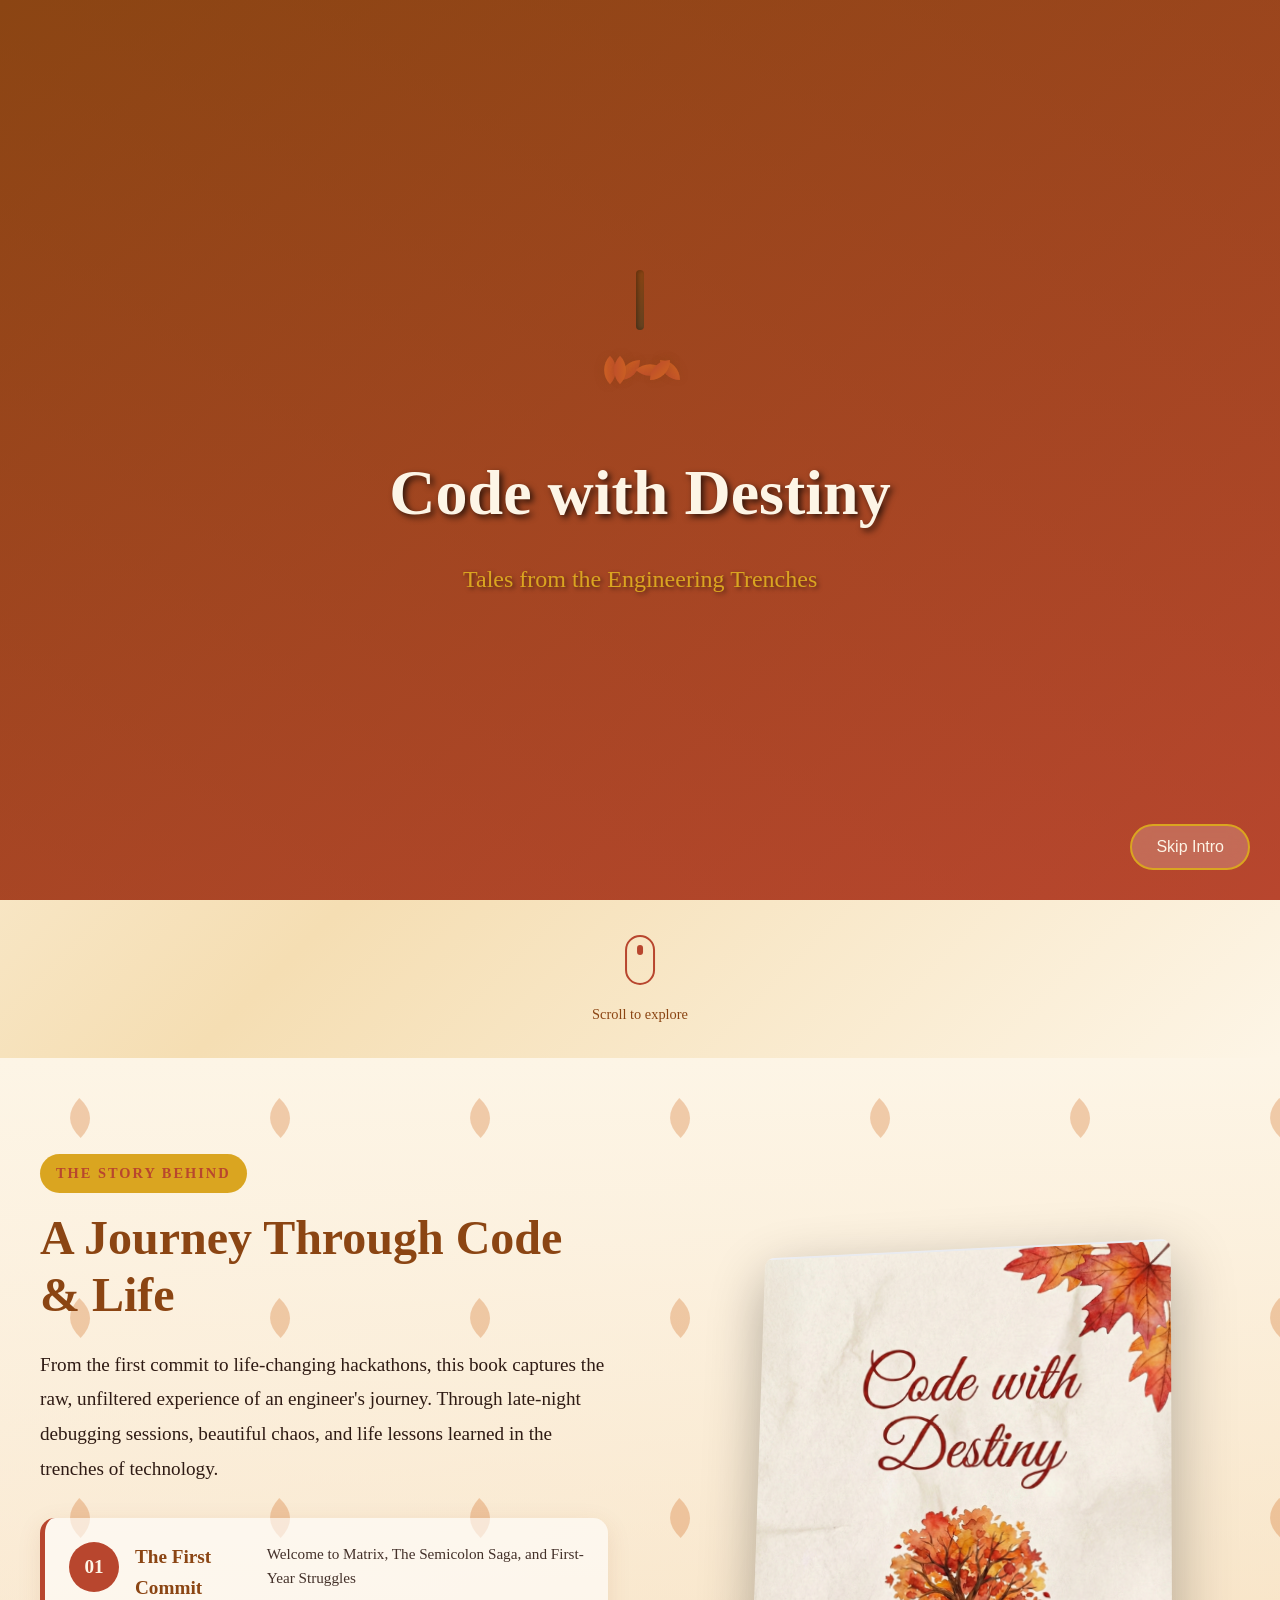
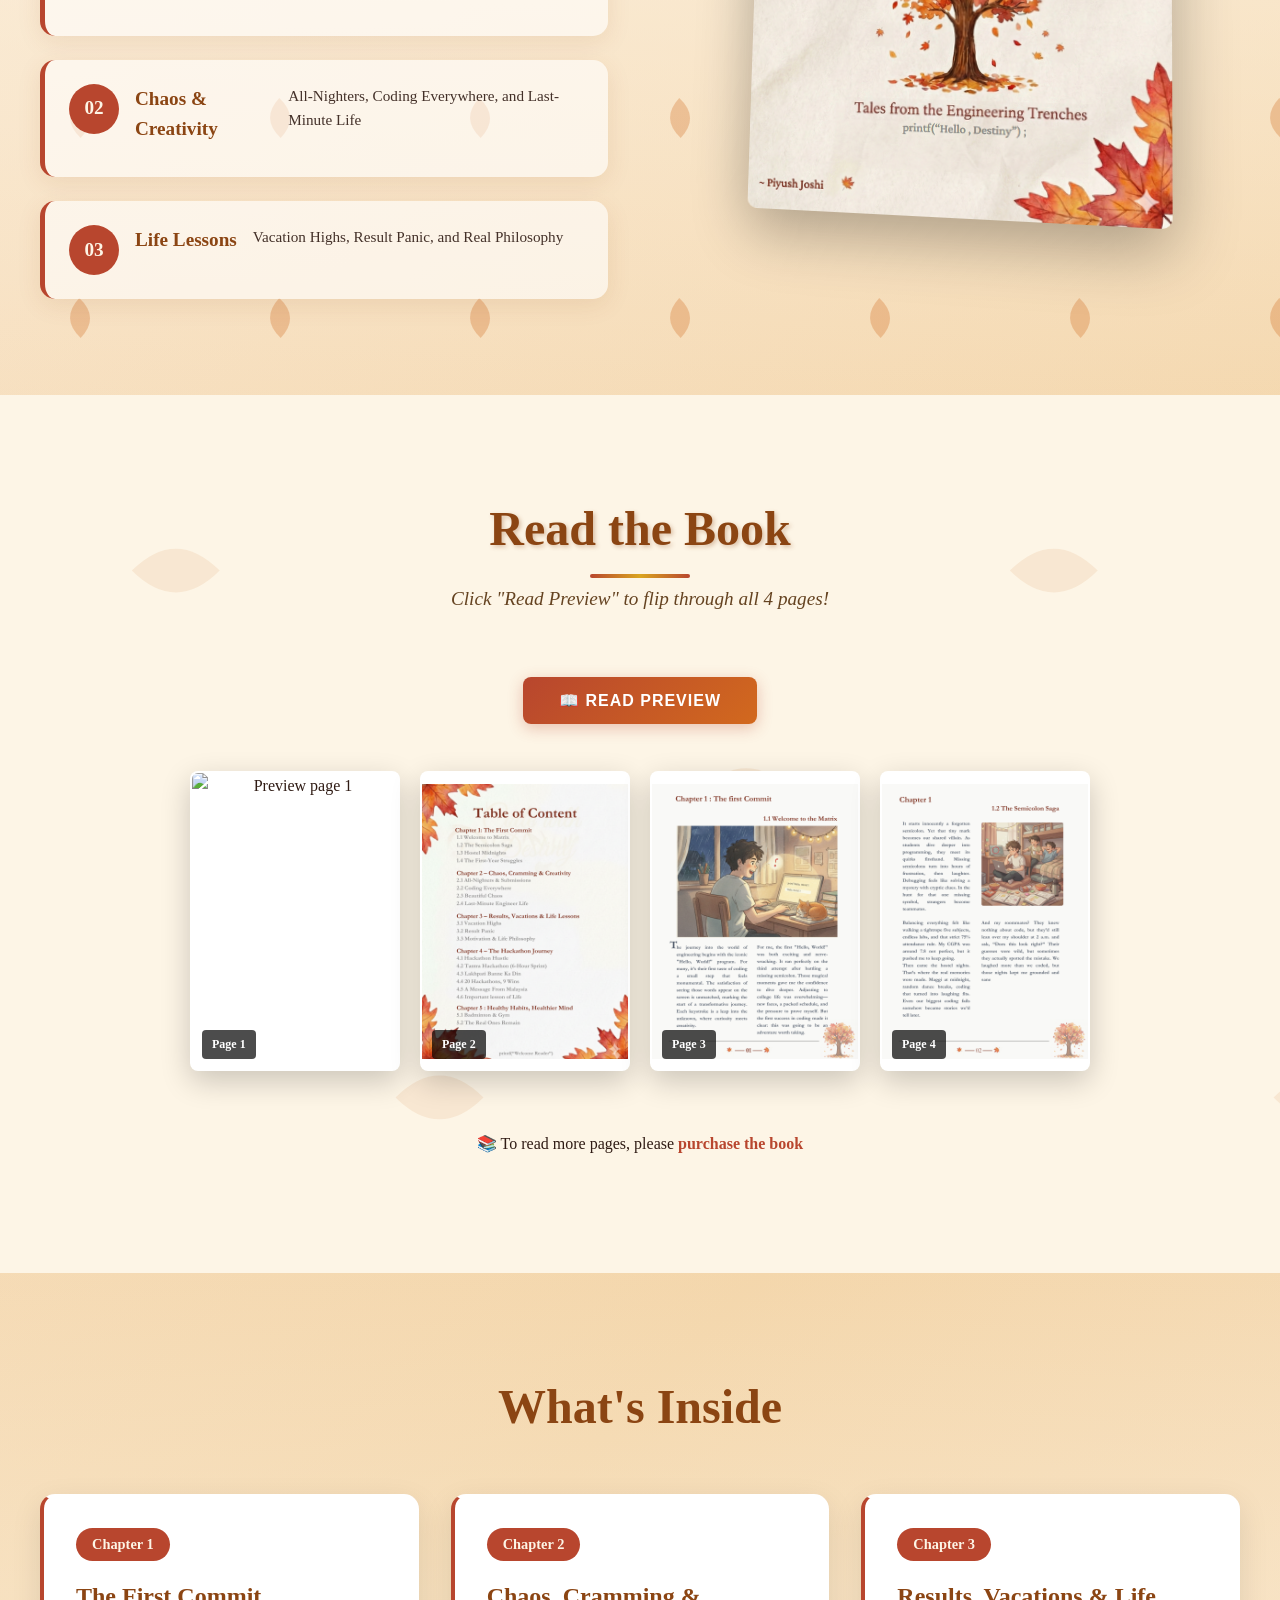
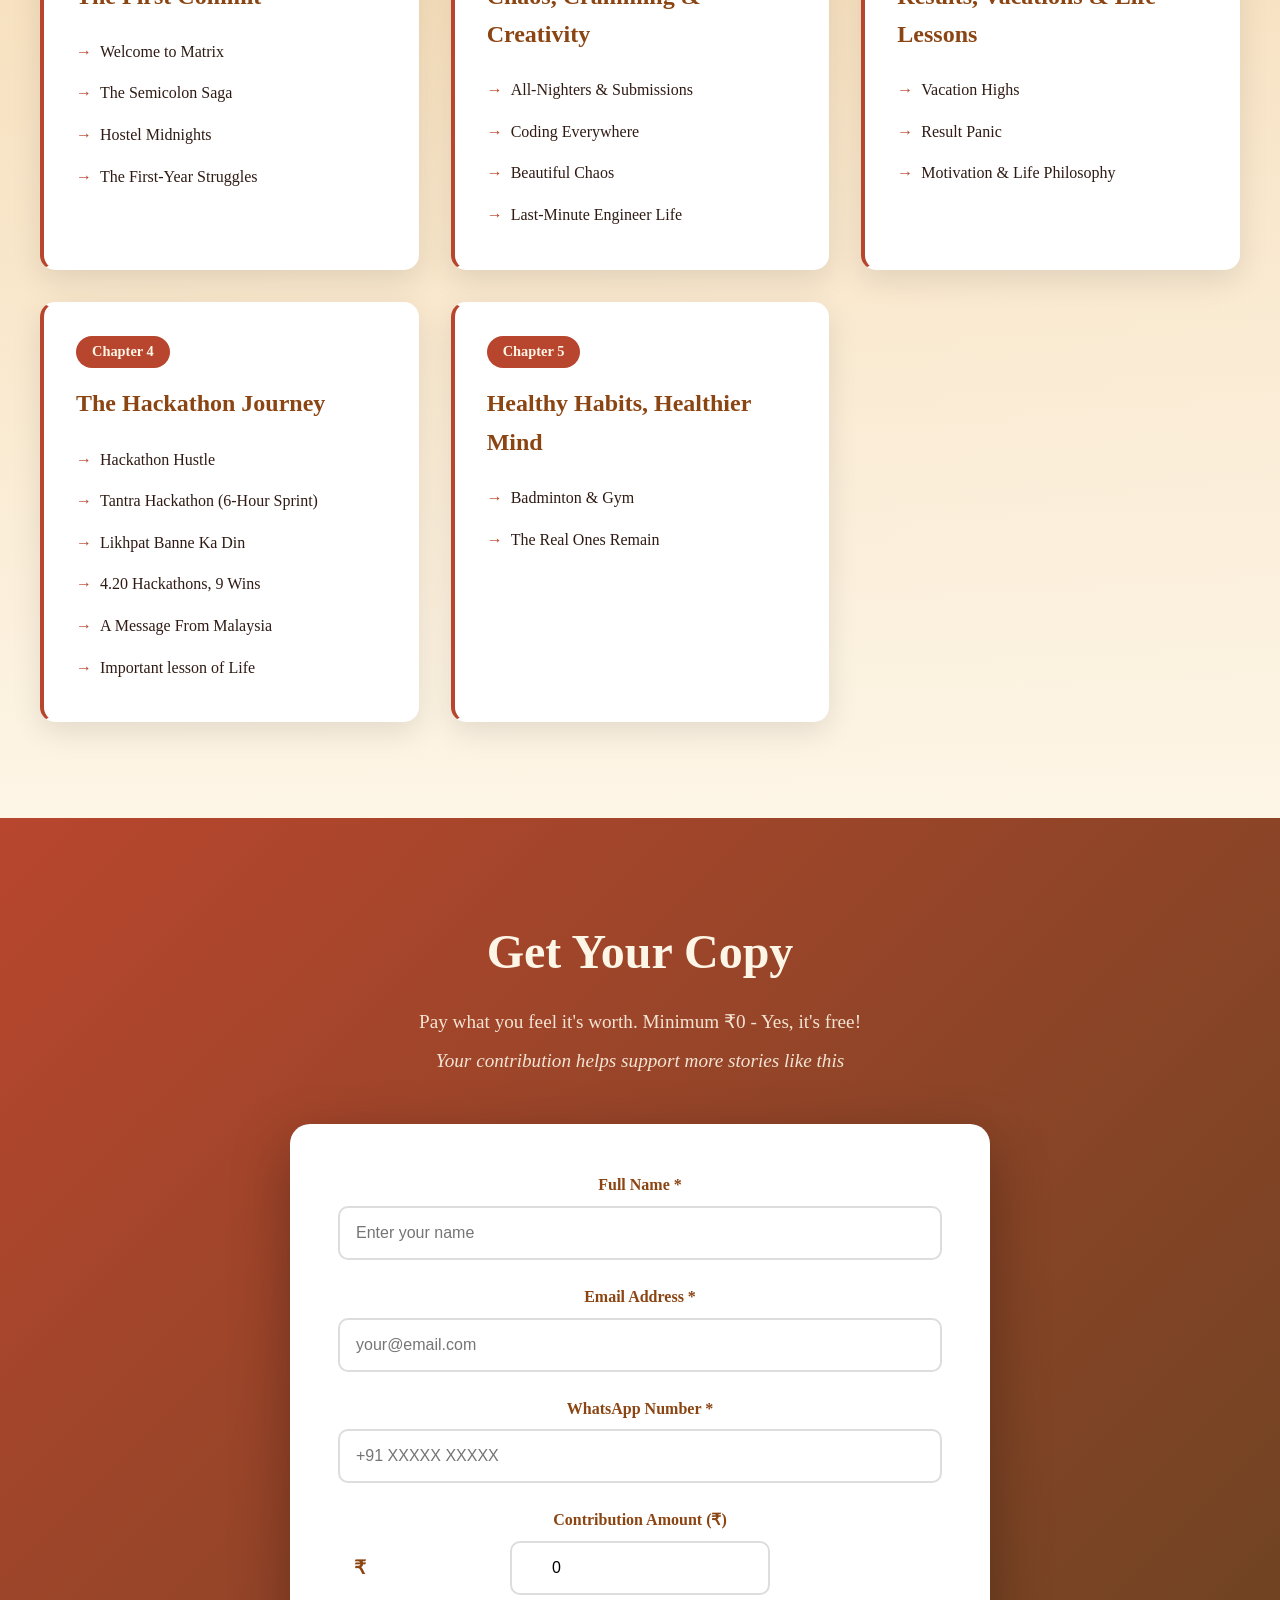
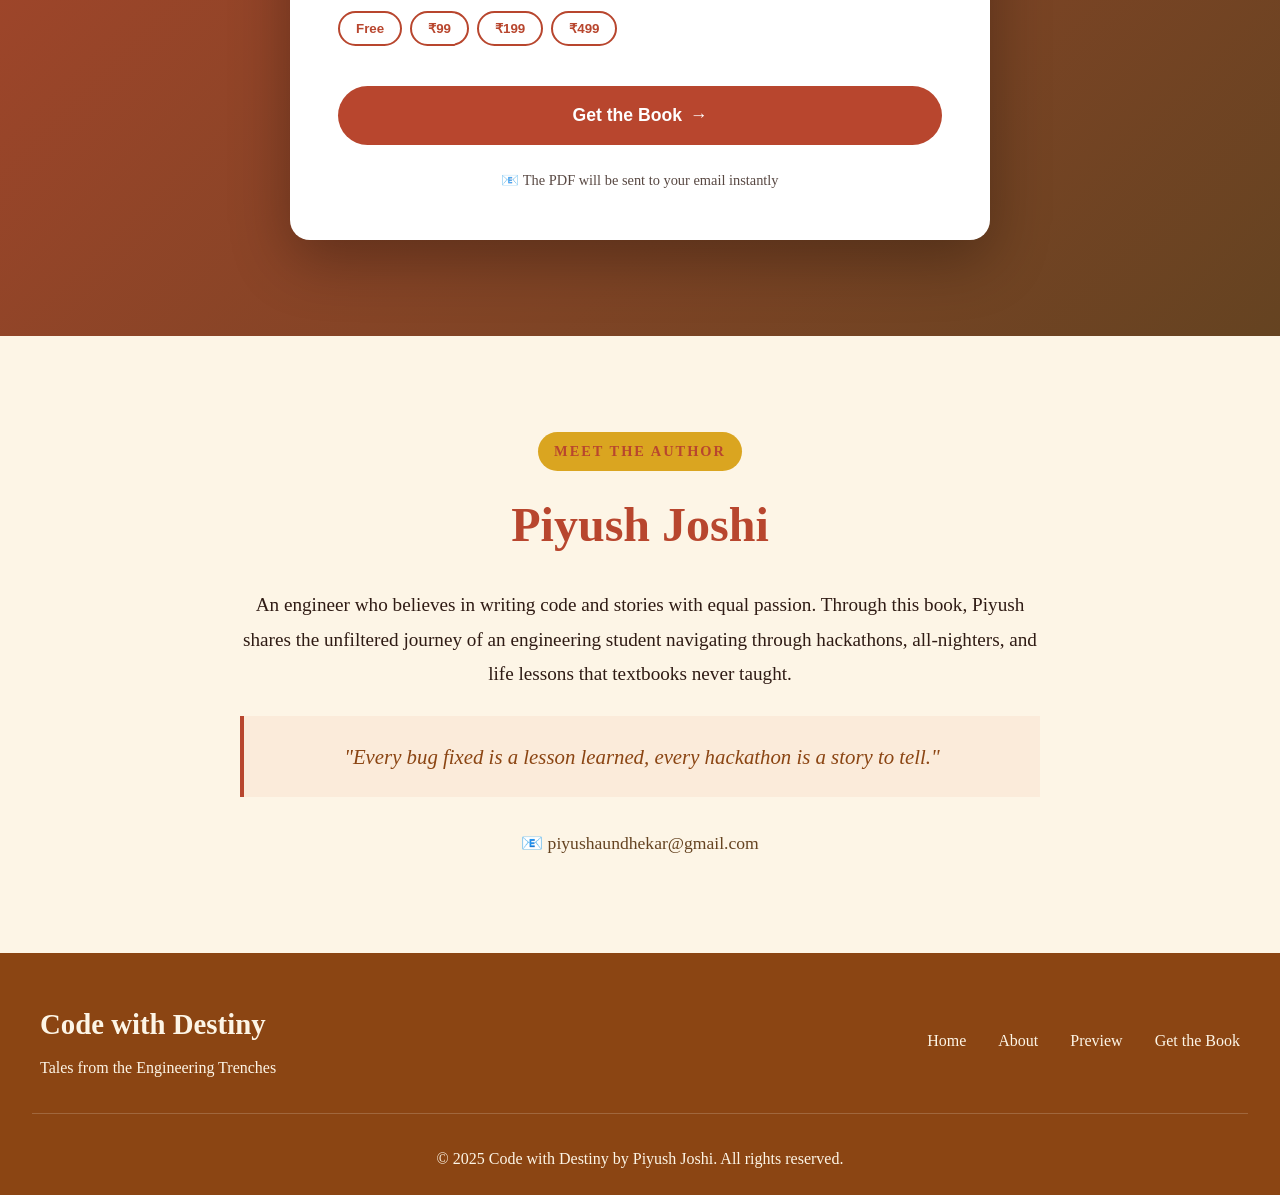
==== commit 3598ea53: "Remove WhatsApp notification from success message" ====
--- a/index.html
+++ b/index.html
@@ -303,8 +303,7 @@
                     </button>
 
                     <p class="form-note">
-                        📧 The PDF will be sent to your email and WhatsApp instantly<br>
-                        📖 A copy will also be sent to the author
+                        📧 The PDF will be sent to your email instantly<br>
                     </p>
                 </form>
 
@@ -313,7 +312,6 @@
                     <h3>Thank You!</h3>
                     <p>Your details have been received. The book will be sent to:</p>
                     <p><strong id="success-email"></strong></p>
-                    <p><strong id="success-whatsapp"></strong></p>
                 </div>
             </div>
         </div>
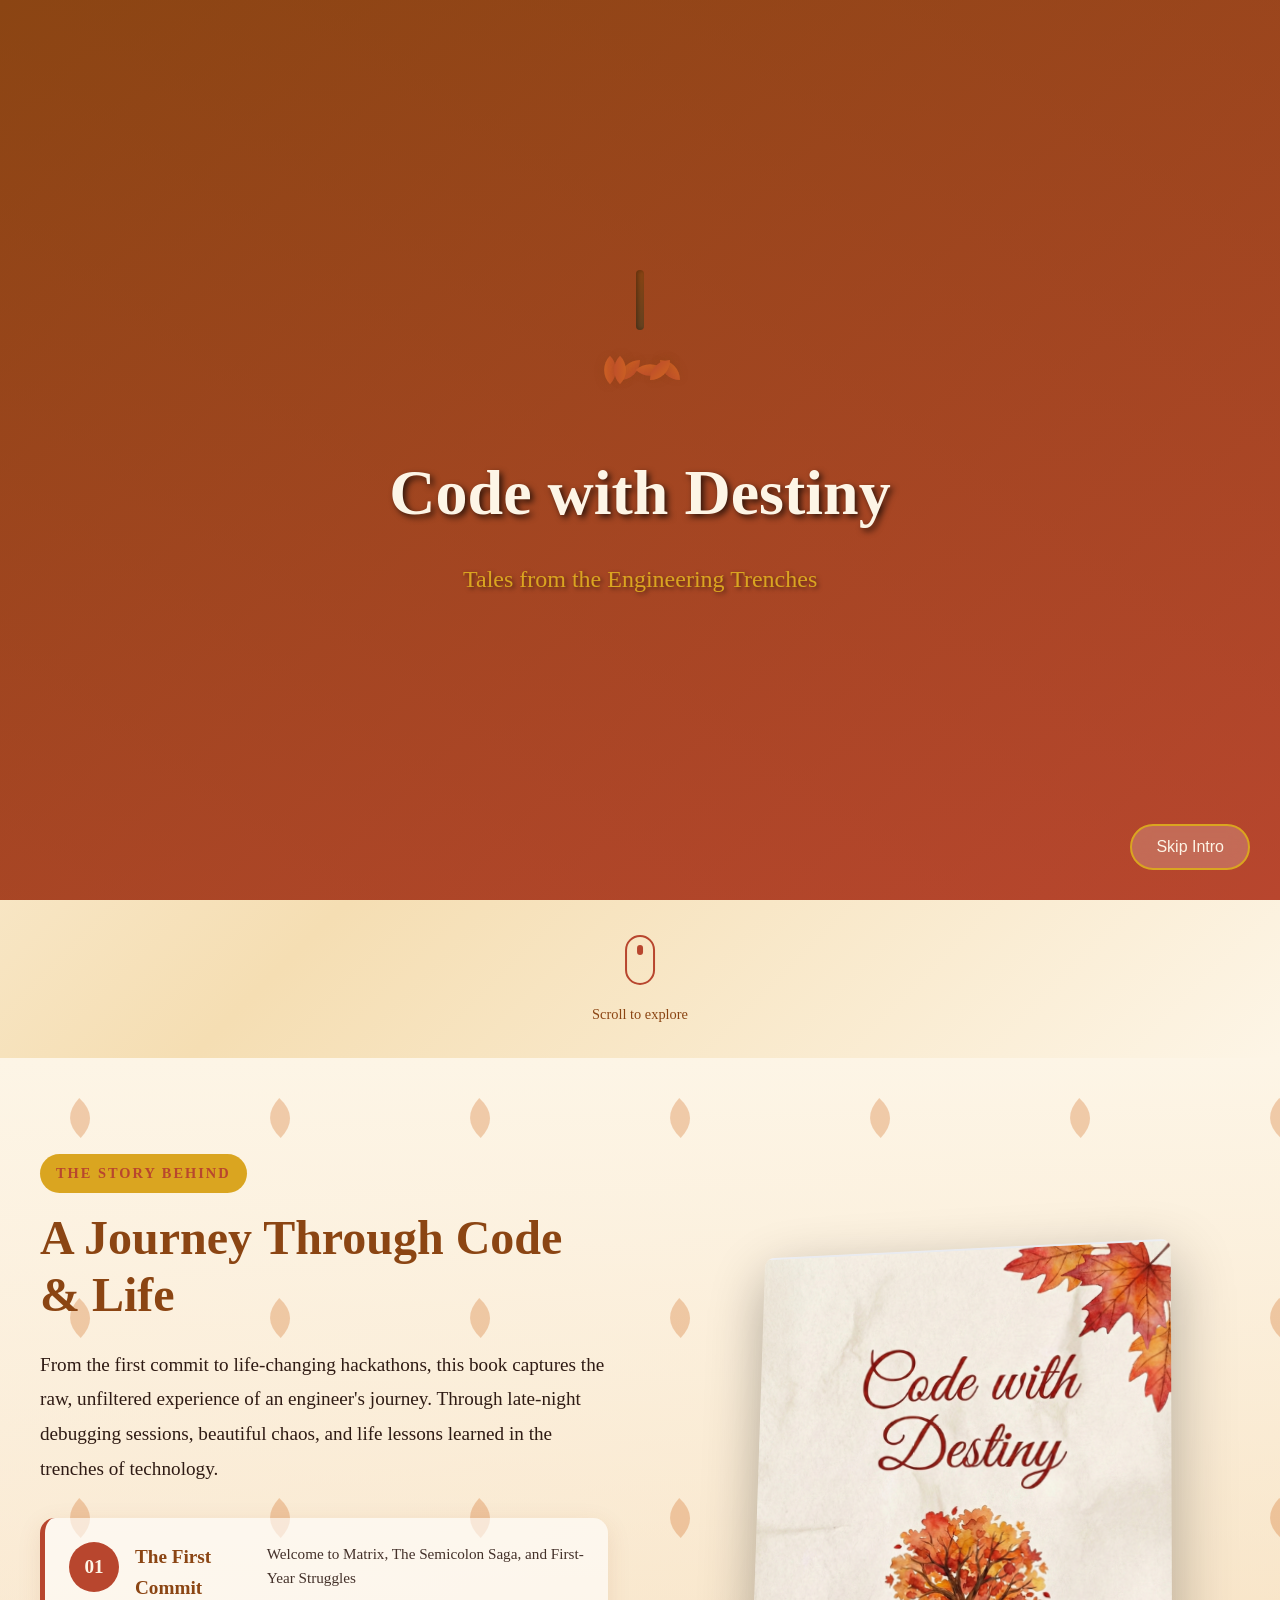
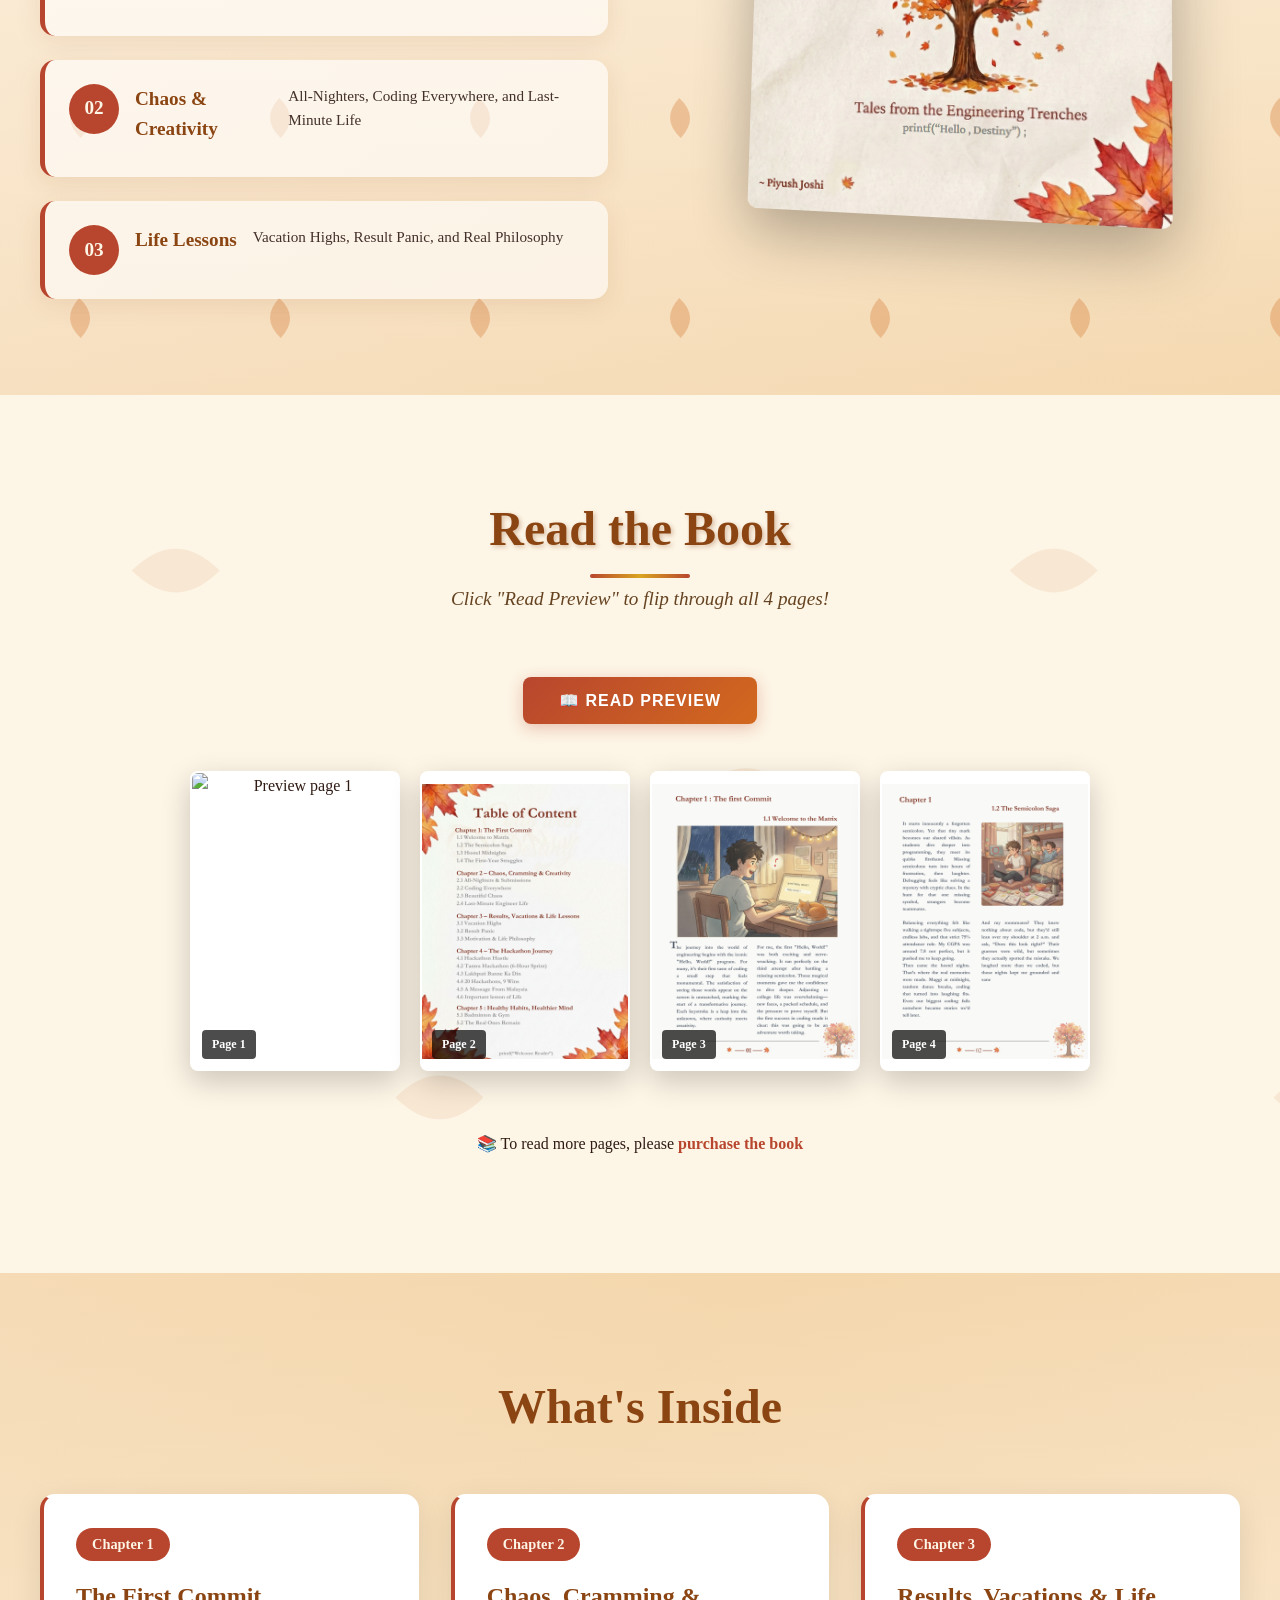
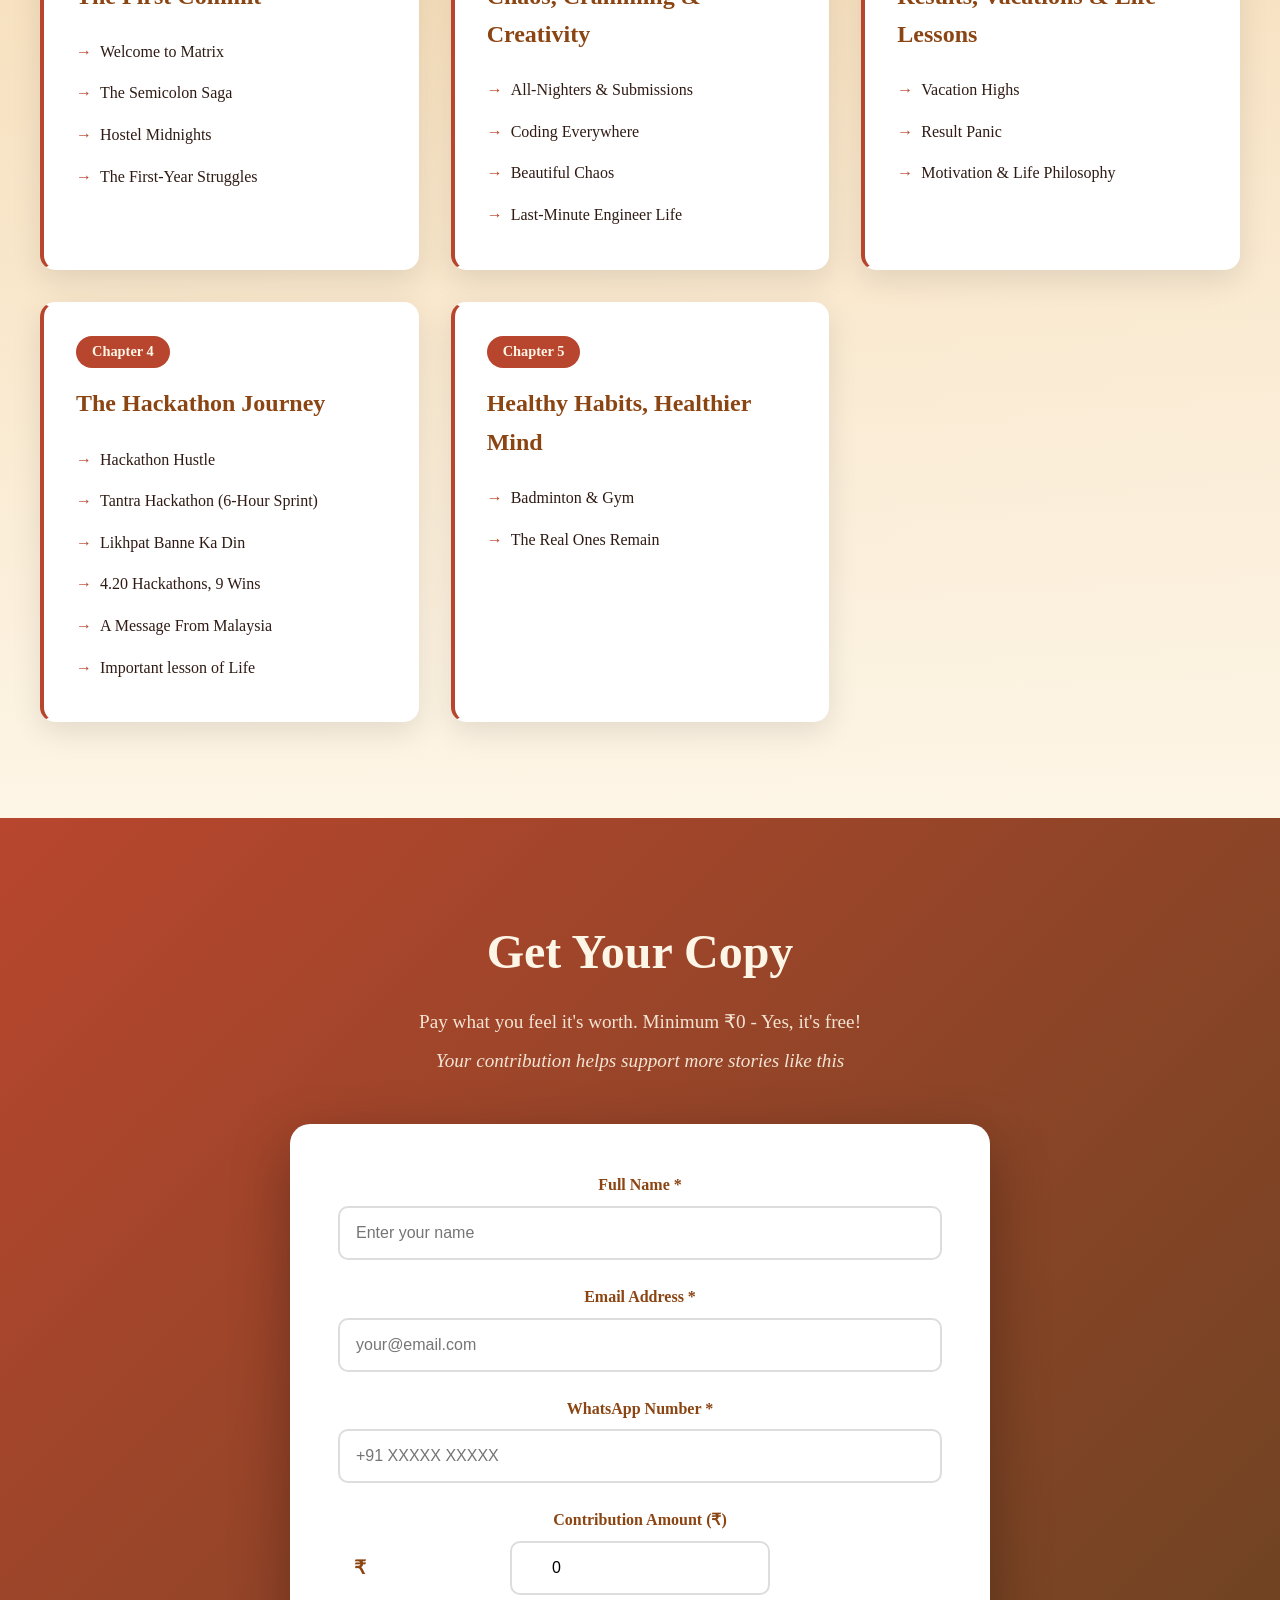
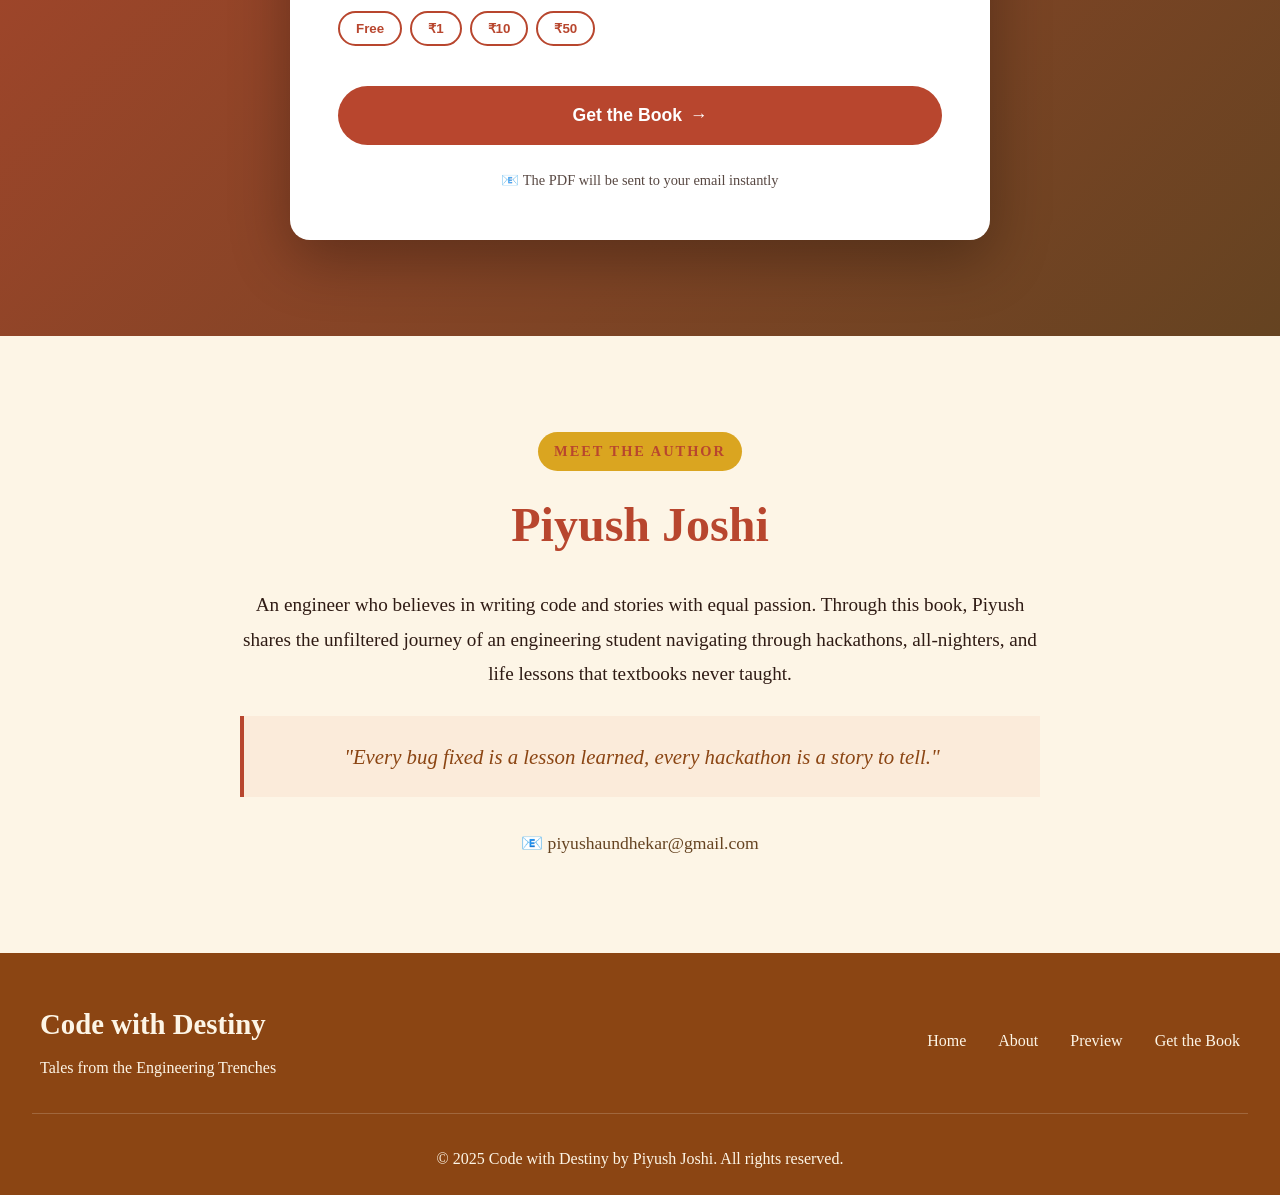
==== commit 492d1363: "Update index.html" ====
--- a/index.html
+++ b/index.html
@@ -291,9 +291,9 @@
                         </div>
                         <div class="suggested-amounts">
                             <button type="button" class="amount-btn" data-amount="0">Free</button>
-                            <button type="button" class="amount-btn" data-amount="99">₹99</button>
-                            <button type="button" class="amount-btn" data-amount="199">₹199</button>
-                            <button type="button" class="amount-btn" data-amount="499">₹499</button>
+                            <button type="button" class="amount-btn" data-amount="99">₹1</button>
+                            <button type="button" class="amount-btn" data-amount="199">₹10</button>
+                            <button type="button" class="amount-btn" data-amount="499">₹50</button>
                         </div>
                     </div>
 
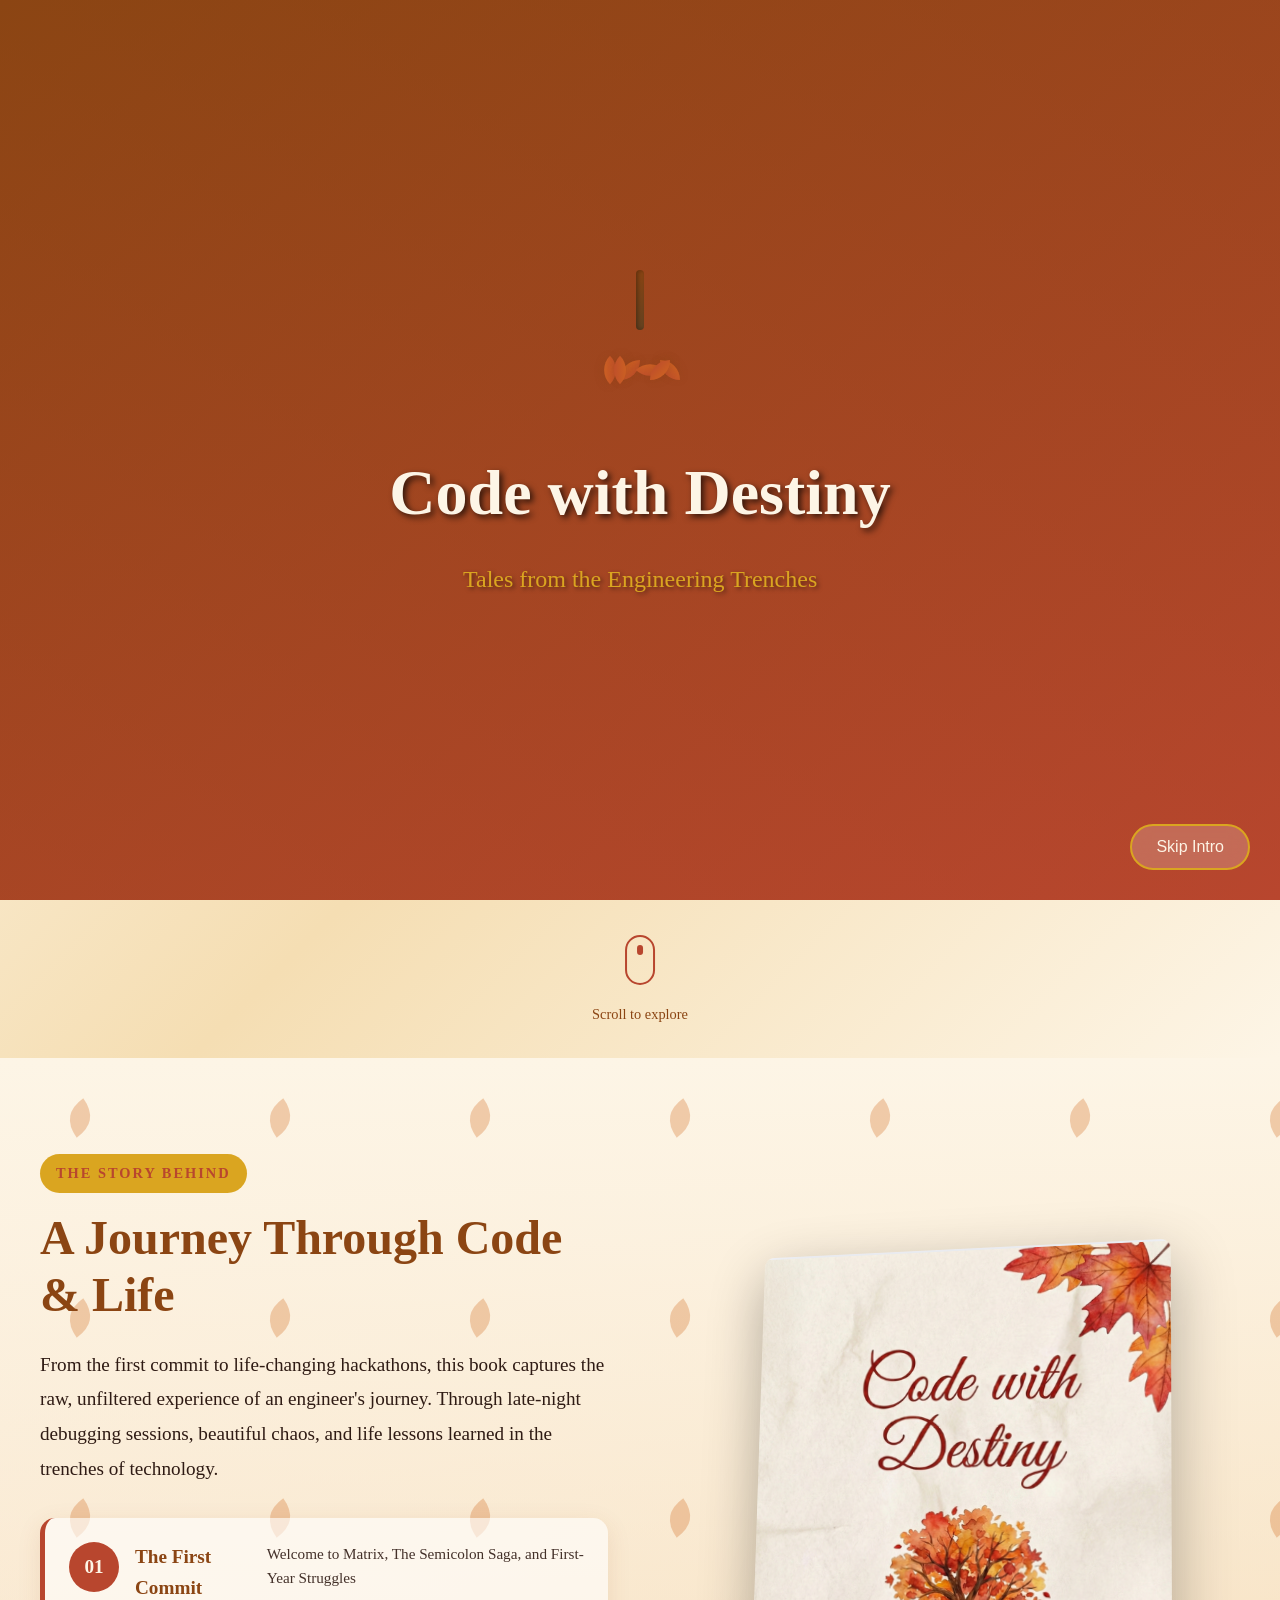
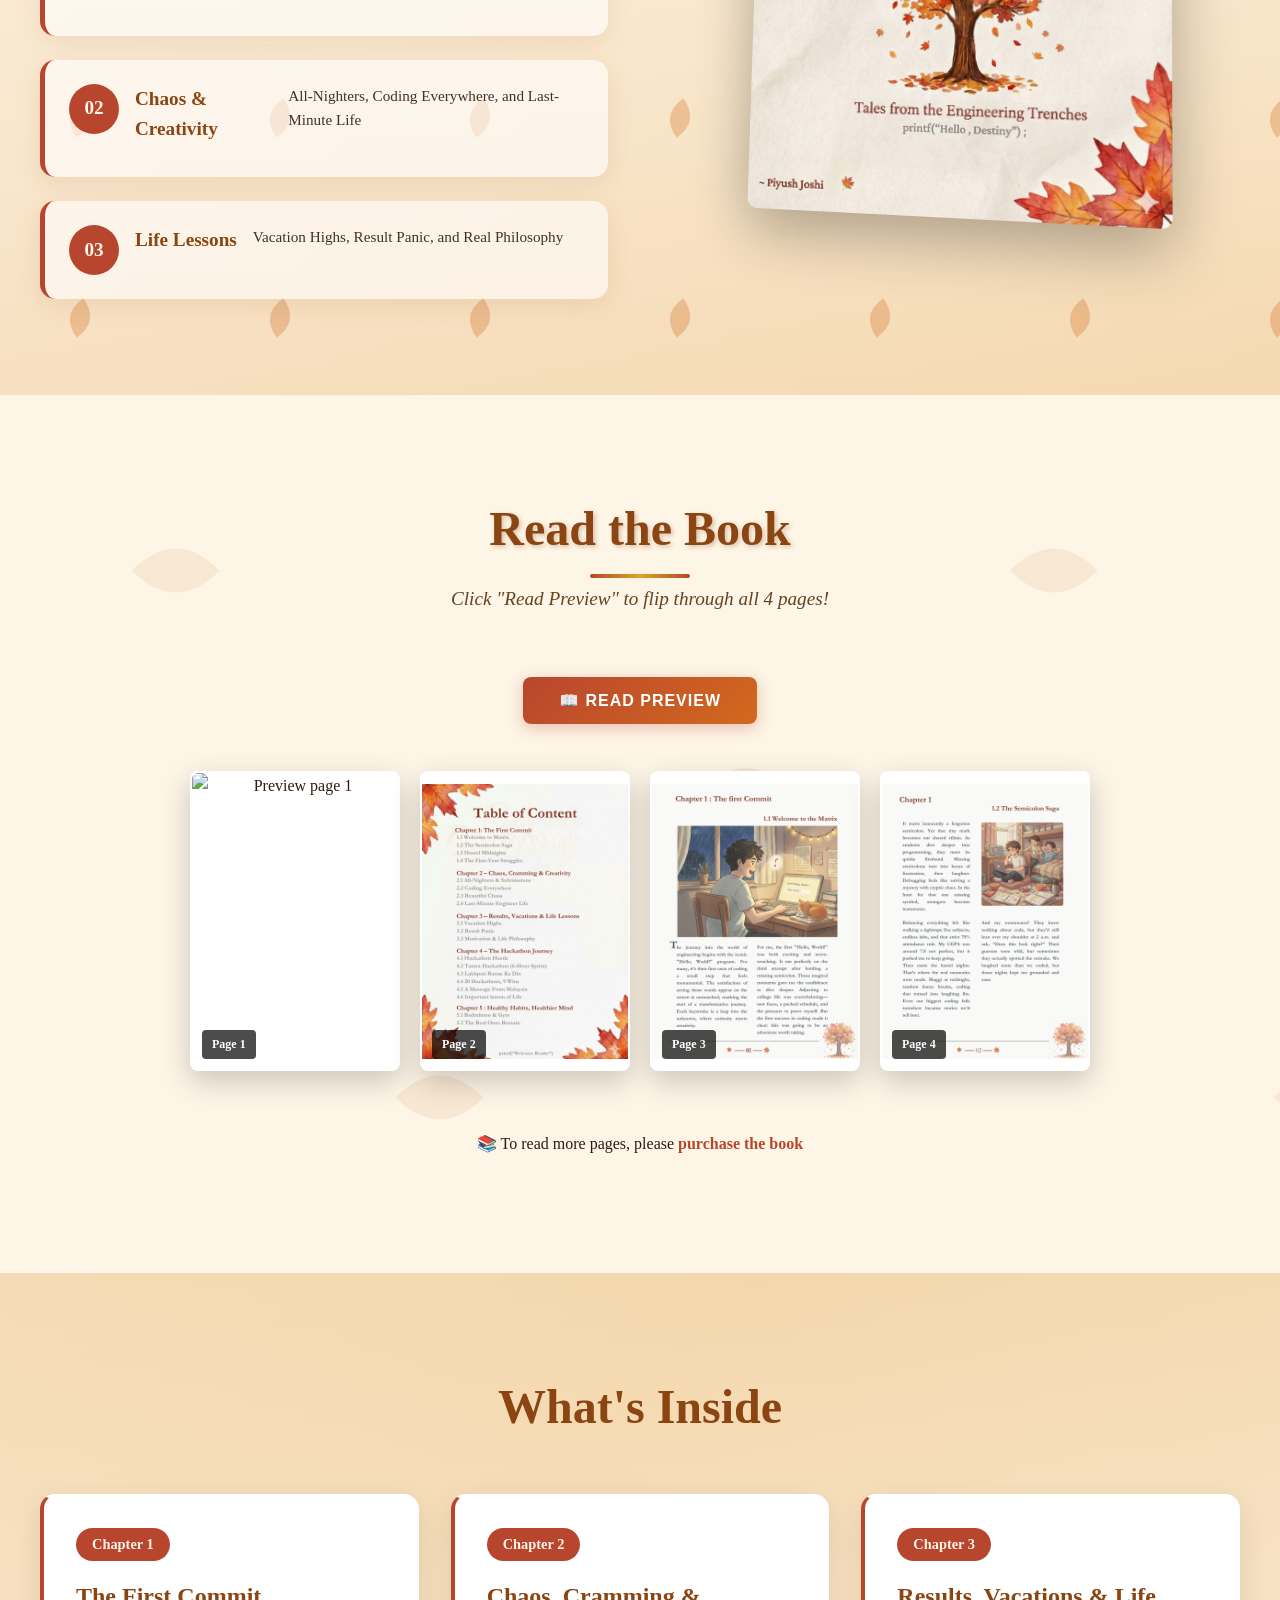
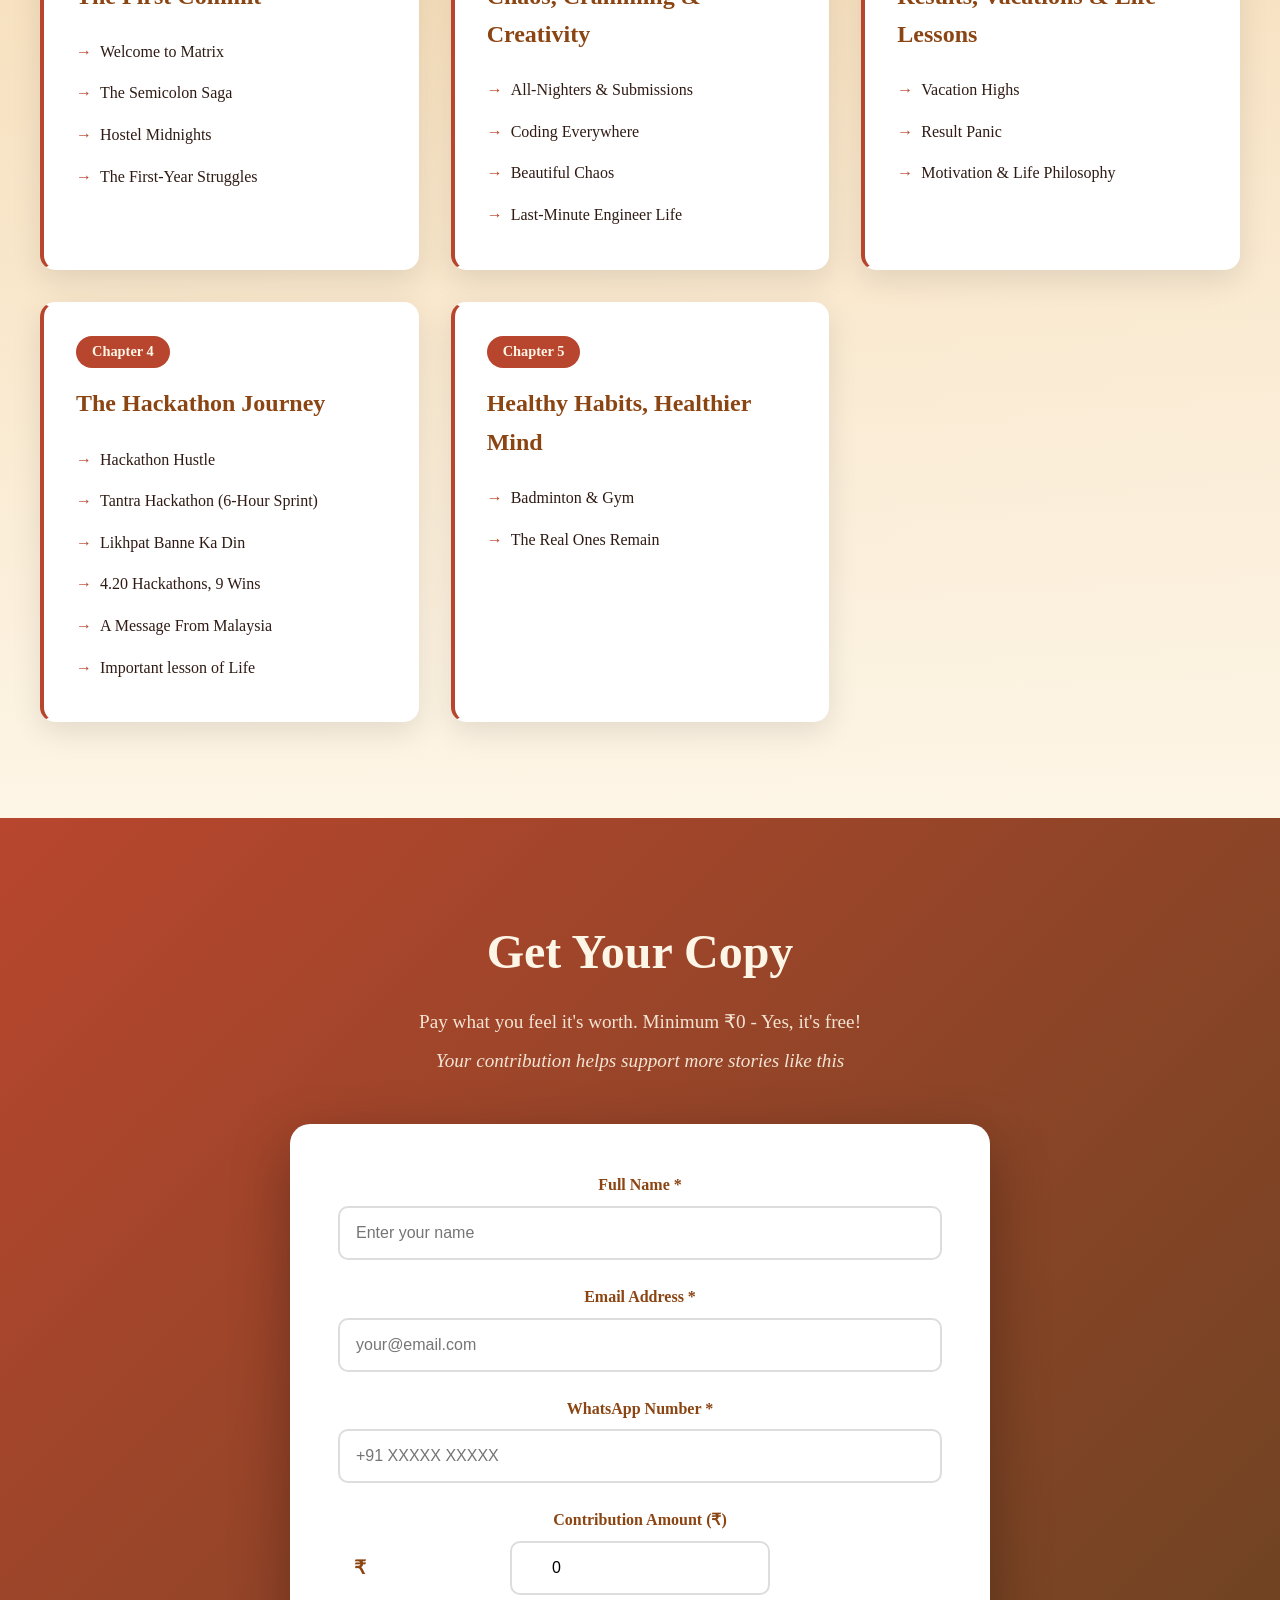
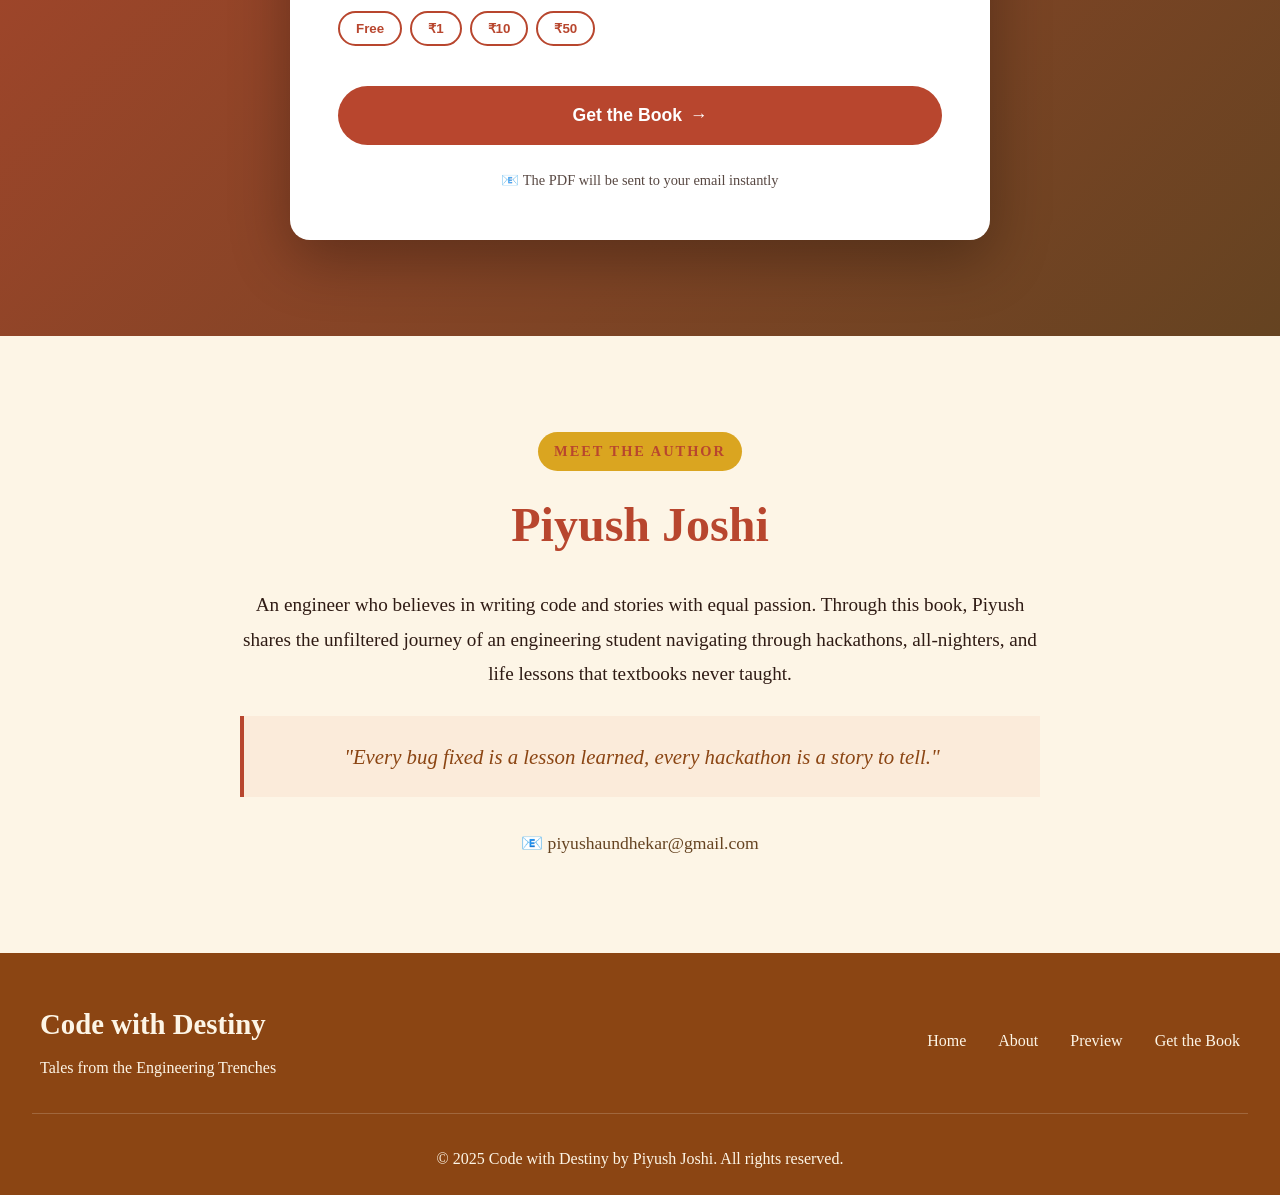
==== commit 061e8ac1: "Update index.html" ====
--- a/index.html
+++ b/index.html
@@ -70,7 +70,7 @@
             <div class="logo">Code with Destiny</div>
             <div class="nav-links">
                 <a href="#hero">Home</a>
-                <a href="#about">About</a>
+                <a href="#about">About BOOK</a>
                 <a href="#preview">Preview</a>
                 <a href="#purchase">Get the Book</a>
             </div>
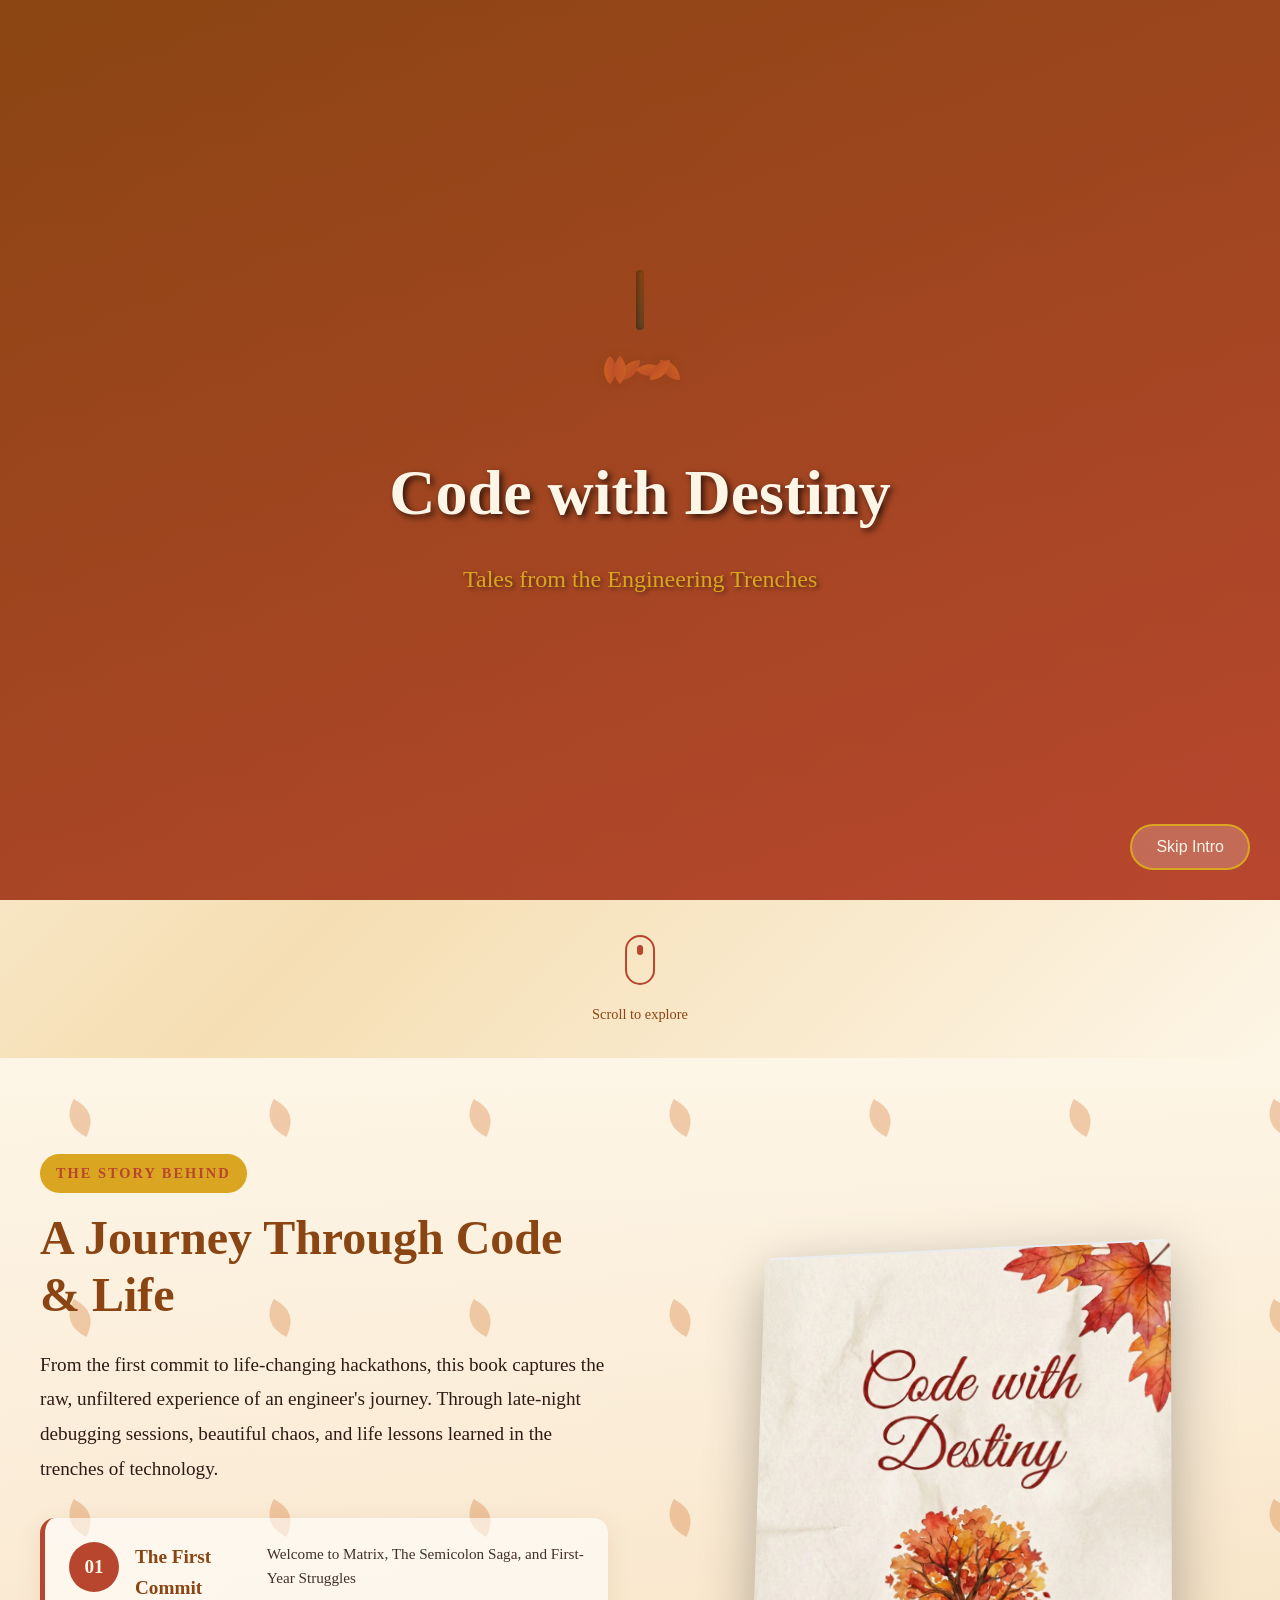
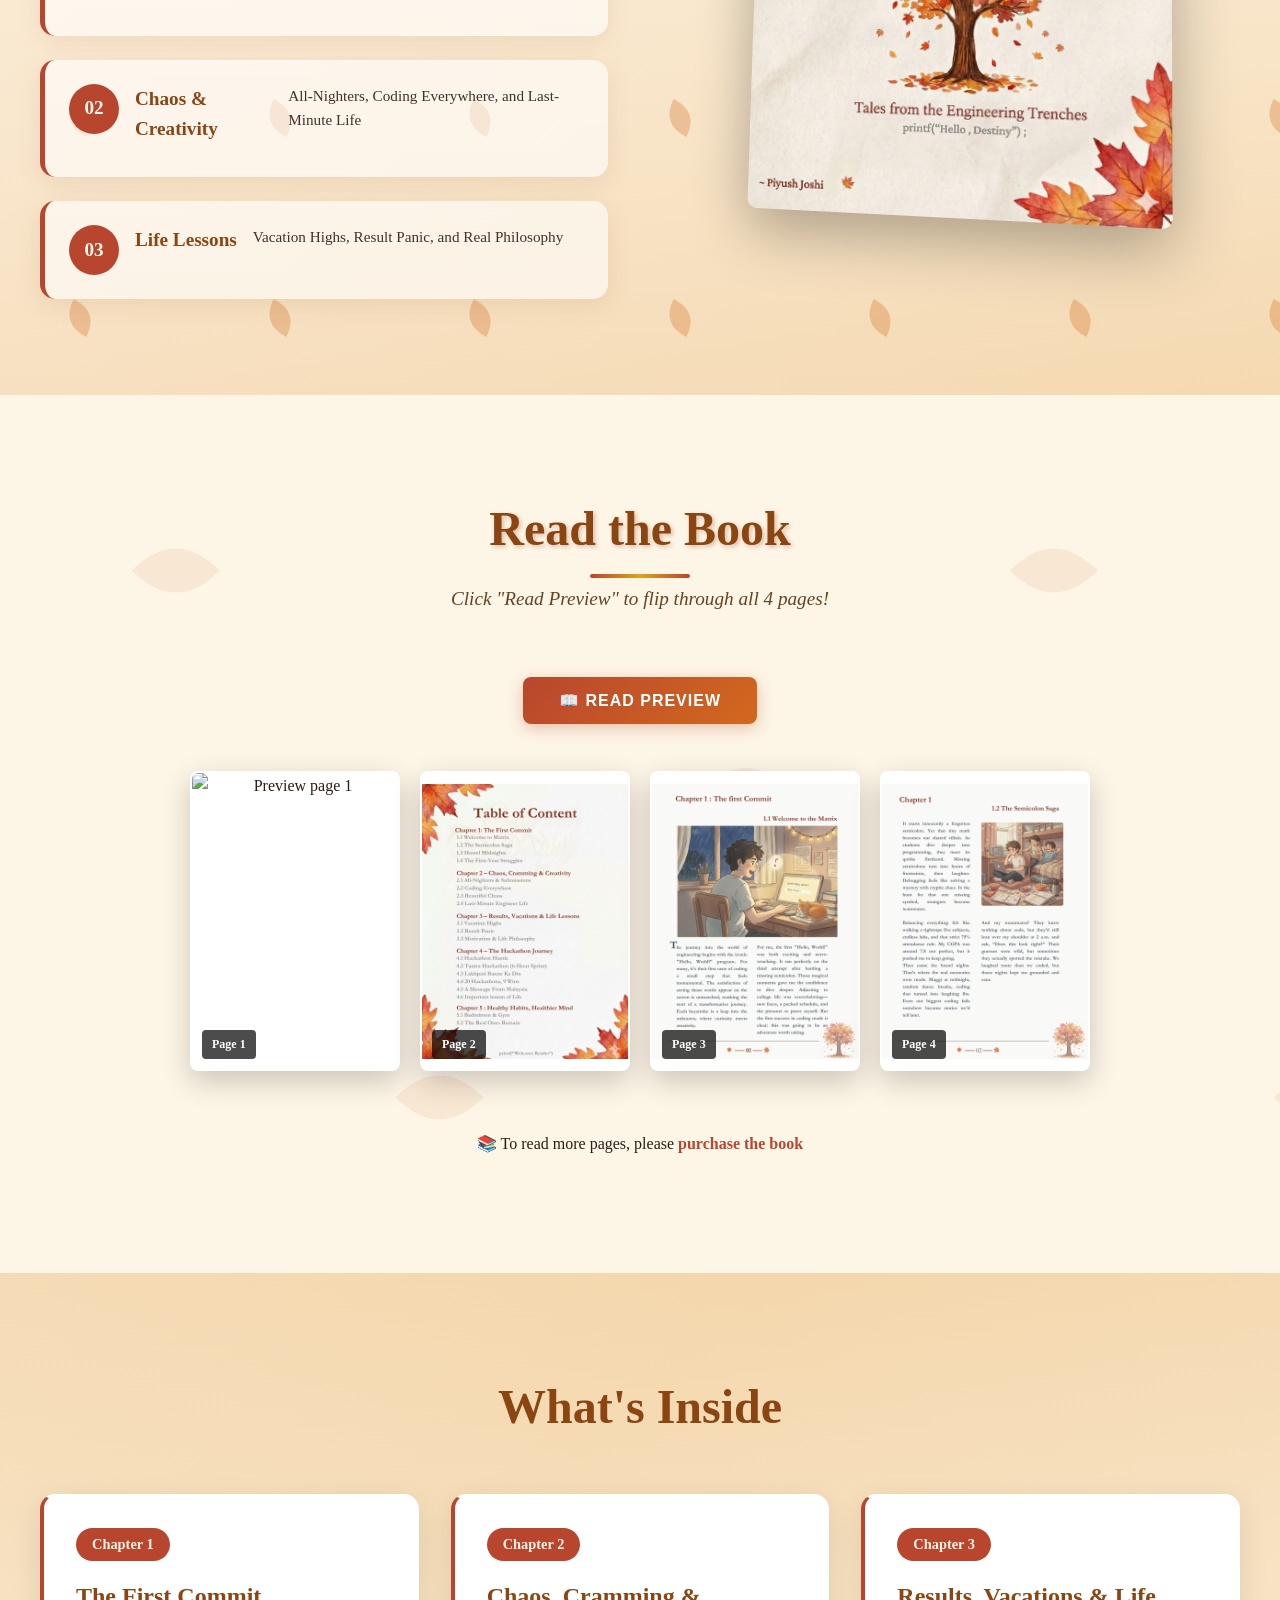
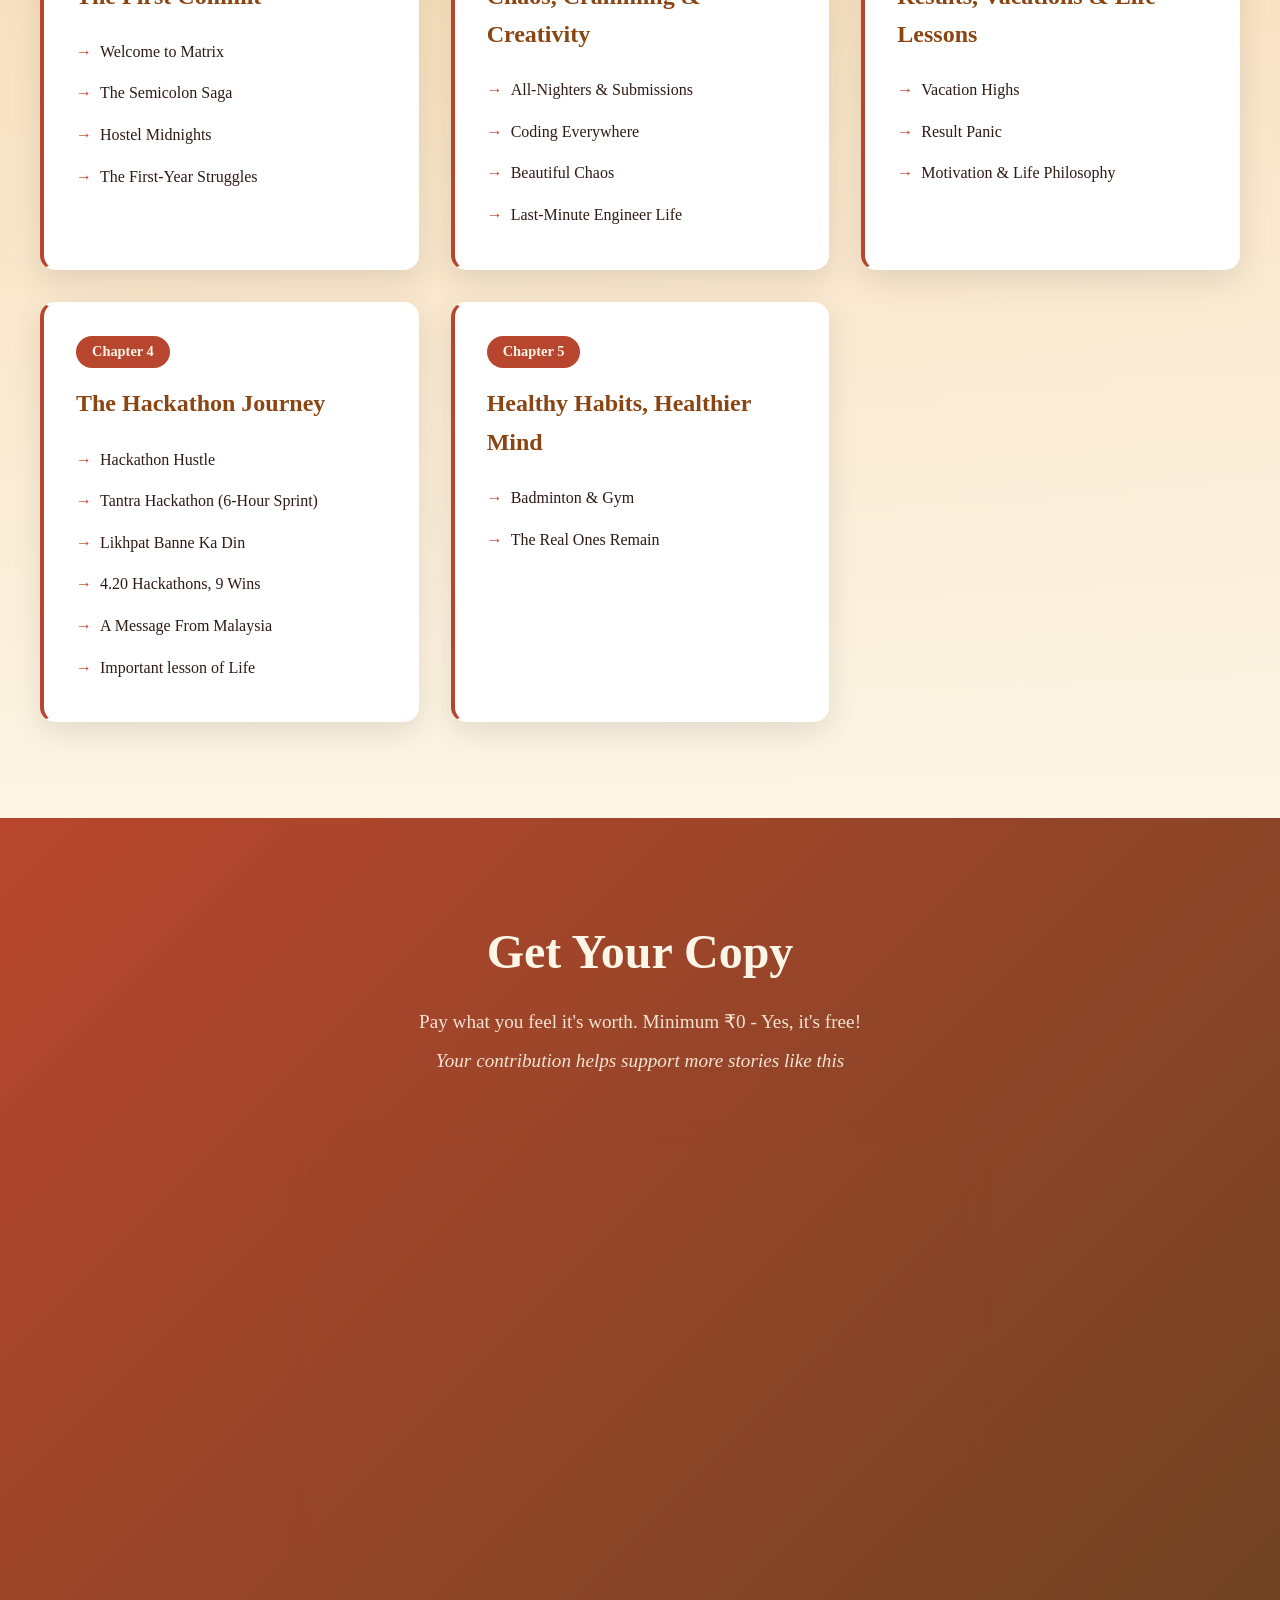
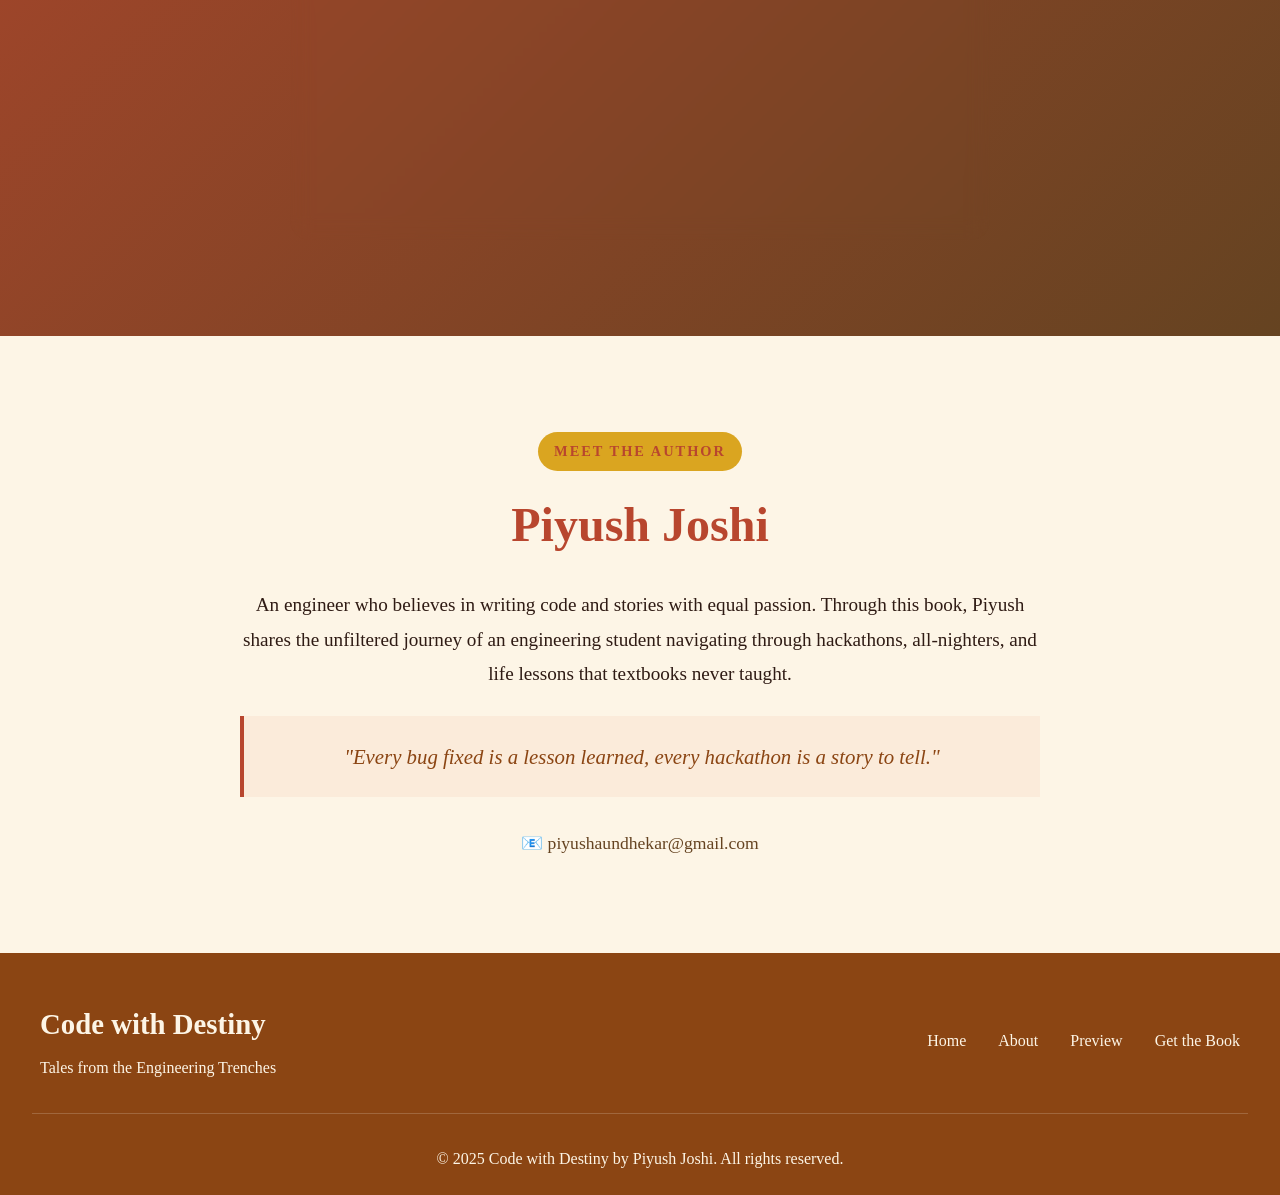
==== commit b7a13d86: "Update index.html" ====
--- a/index.html
+++ b/index.html
@@ -291,9 +291,9 @@
                         </div>
                         <div class="suggested-amounts">
                             <button type="button" class="amount-btn" data-amount="0">Free</button>
-                            <button type="button" class="amount-btn" data-amount="99">₹1</button>
-                            <button type="button" class="amount-btn" data-amount="199">₹10</button>
-                            <button type="button" class="amount-btn" data-amount="499">₹50</button>
+                            <button type="button" class="amount-btn" data-amount="1">₹1</button>
+                            <button type="button" class="amount-btn" data-amount="10">₹10</button>
+                            <button type="button" class="amount-btn" data-amount="50">₹50</button>
                         </div>
                     </div>
 
